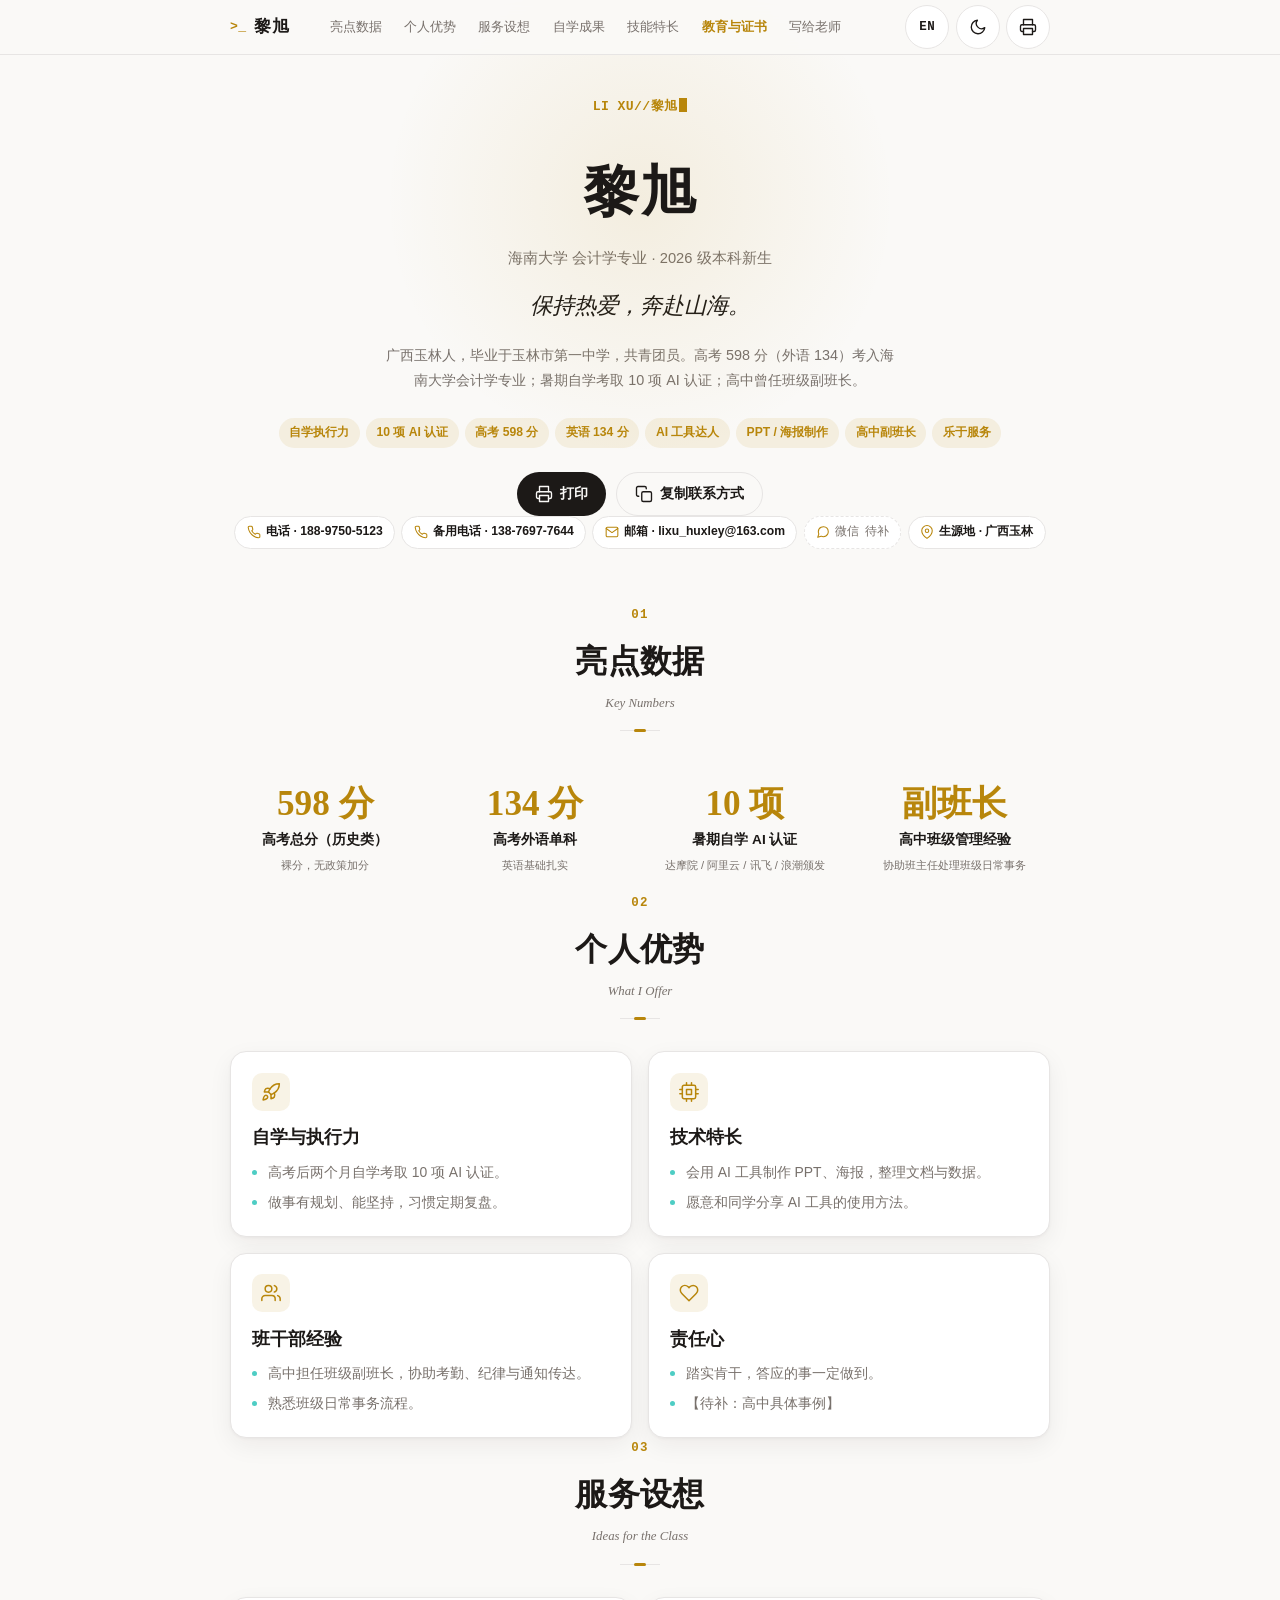
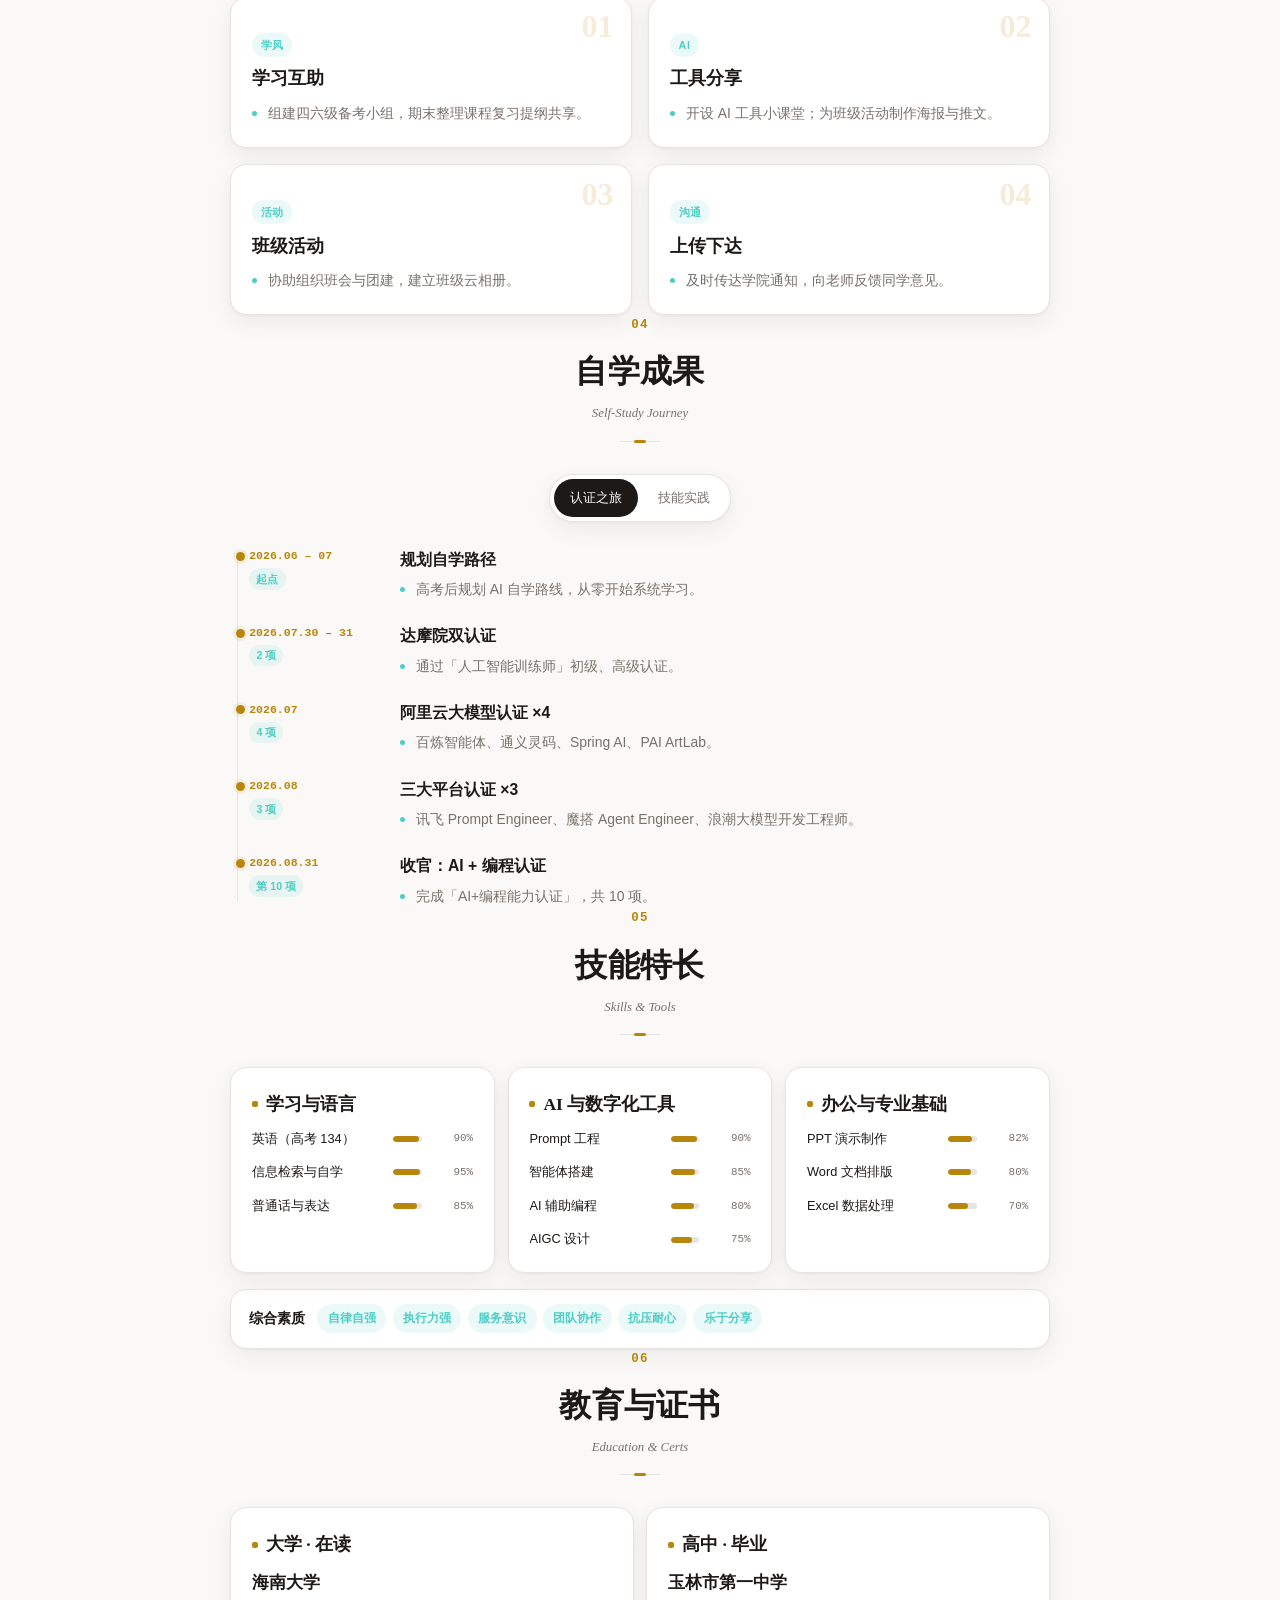
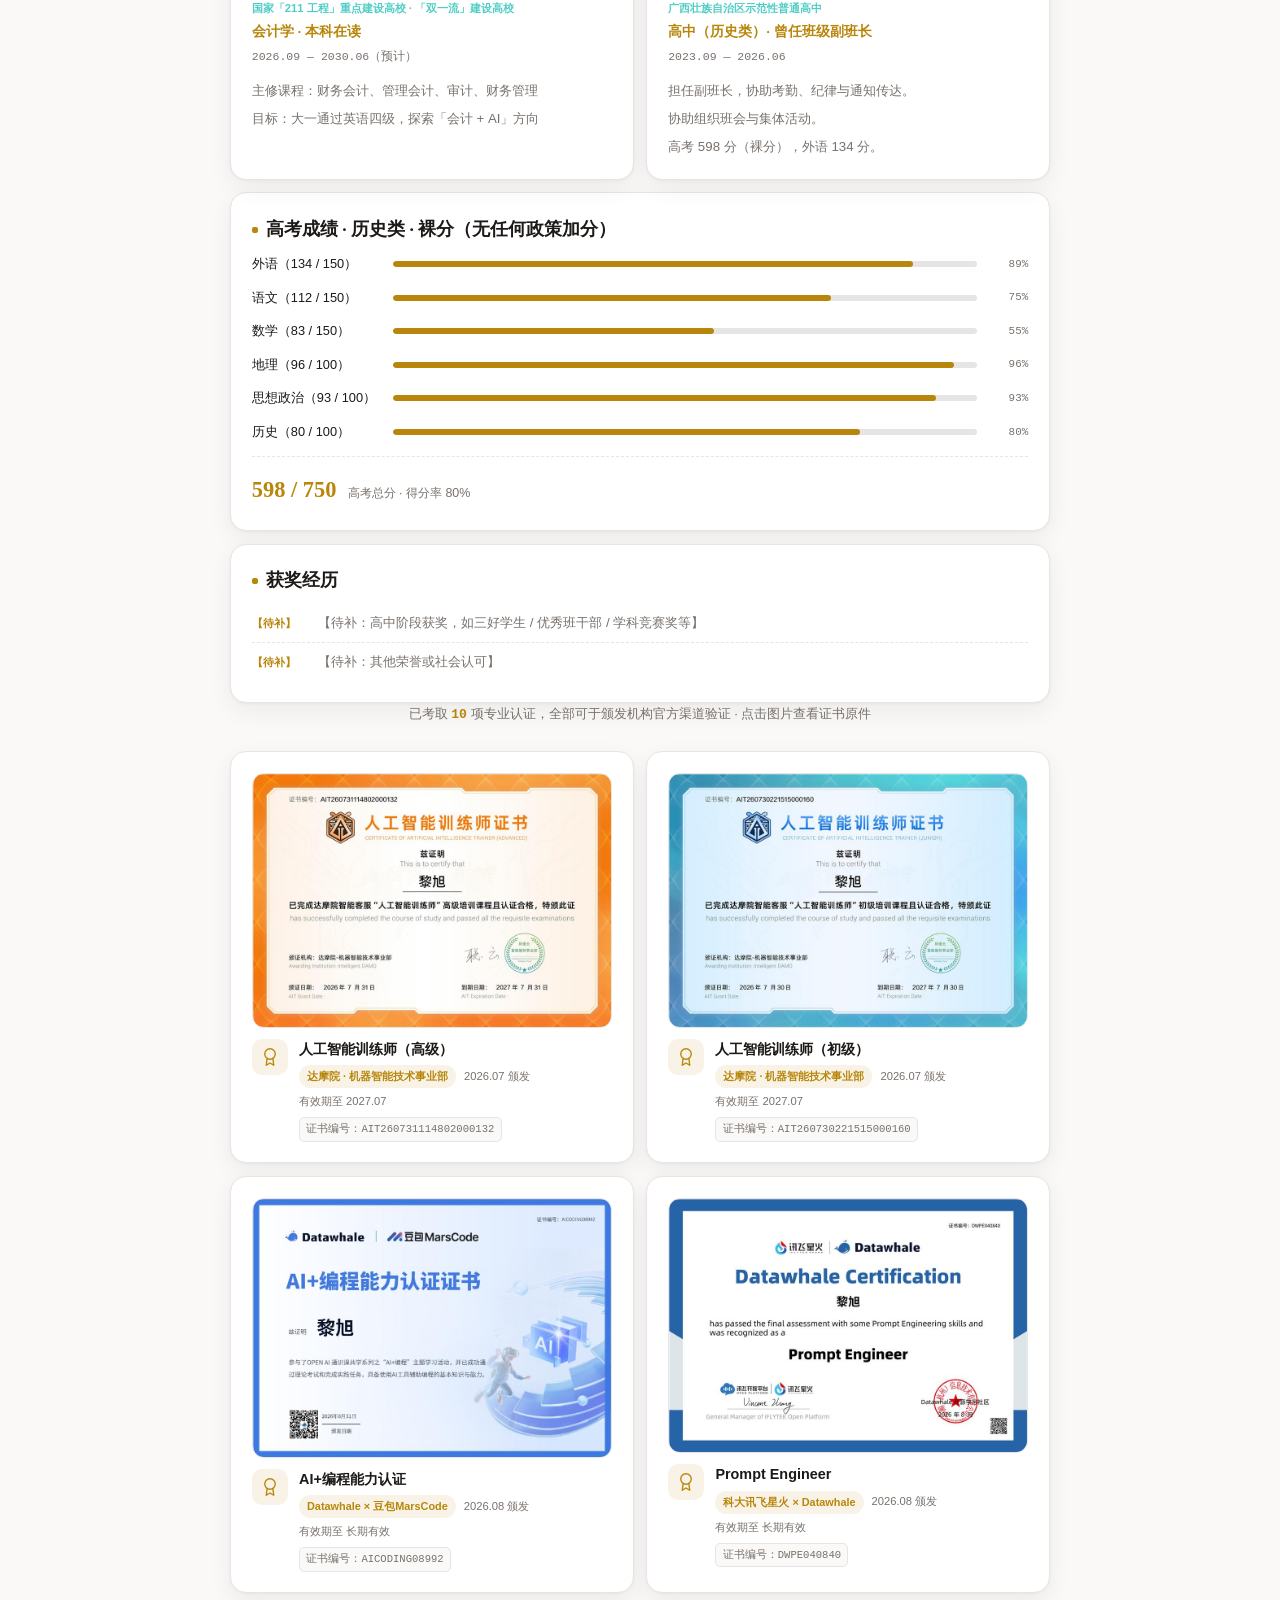
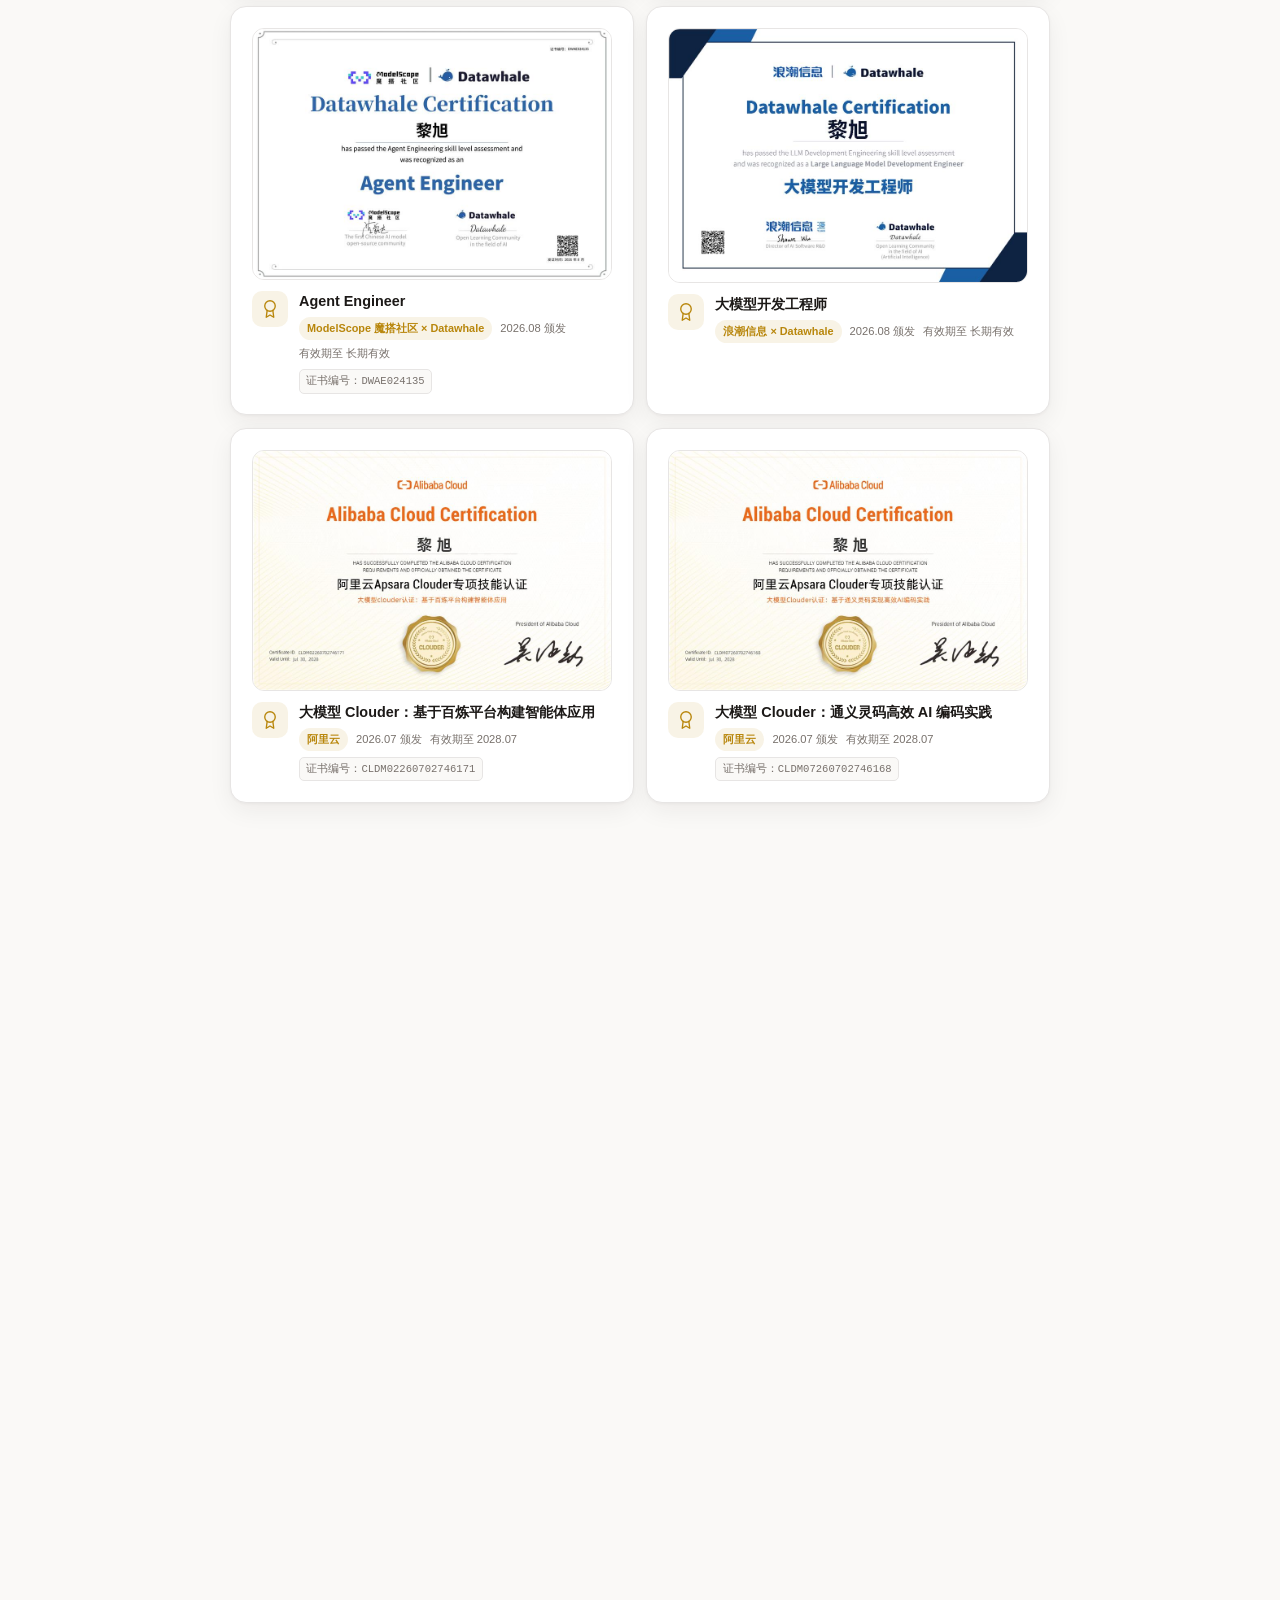
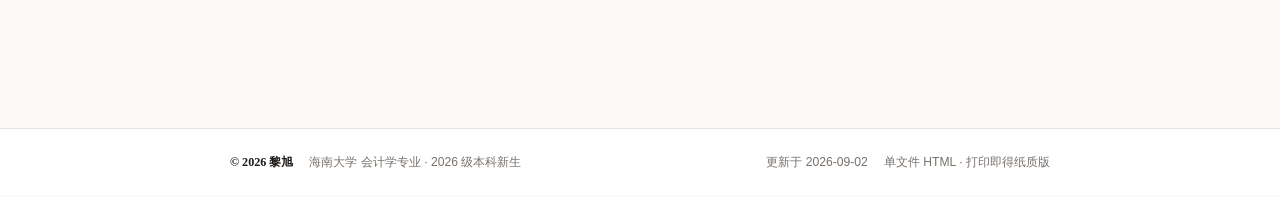
==== index.html @ 7bbe5f35 "Add files via upload" ====
<!DOCTYPE html>
<html lang="zh-CN" data-theme="light">
<head>
<meta charset="UTF-8">
<meta name="viewport" content="width=device-width, initial-scale=1.0, viewport-fit=cover">
<meta name="color-scheme" content="light dark">
<meta name="robots" content="noindex, nofollow">
<meta name="theme-color" content="#faf9f7" media="(prefers-color-scheme: light)">
<meta name="theme-color" content="#1a1a1a" media="(prefers-color-scheme: dark)">
<meta name="description" content="黎旭 LI Xu · 海南大学会计学专业2026级新生 / Freshman, Accounting, Hainan University. 高考598分（英语134），自学考取10项AI认证，高中副班长。">
<title>黎旭 LI Xu · 个人介绍 | 海南大学会计学</title>
<script>
(function(){try{var t=localStorage.getItem('lx-theme2');if(!t){t=window.matchMedia('(prefers-color-scheme: dark)').matches?'dark':'light';}document.documentElement.setAttribute('data-theme',t);}catch(e){}})();
</script>
<style>
/* ============ 设计变量 ============ */
:root{
  --bg:#faf9f7; --bg2:#ffffff; --ink:#1c1917; --muted:#78716c; --rule:#e7e5e4;
  --accent:#b8860b; --accent2:#4ECDC4;
  --accent-soft:rgba(184,134,11,.10); --accent2-soft:rgba(78,205,196,.11);
  --grad:linear-gradient(135deg,var(--accent),var(--accent2));
  --shadow:0 1px 3px rgba(28,25,23,.04),0 8px 24px rgba(28,25,23,.06);
  --shadow-lg:0 6px 14px rgba(28,25,23,.08),0 24px 52px rgba(28,25,23,.12);
  --nav-bg:rgba(250,249,247,.92);
  --serif:Georgia,"Songti SC","STSong","Noto Serif SC","Times New Roman",serif;
  --sans:-apple-system,BlinkMacSystemFont,"Segoe UI","PingFang SC","Microsoft YaHei",sans-serif;
  --mono:ui-monospace,"SF Mono",Consolas,monospace;
  --tap:44px;
}
[data-theme="dark"]{
  --bg:#1a1a1a; --bg2:#292524; --ink:#e7e5e4; --muted:#a8a29e; --rule:#44403c;
  --accent:#d4a017; --accent2:#4ECDC4;
  --accent-soft:rgba(212,160,23,.12); --accent2-soft:rgba(78,205,196,.11);
  --shadow:0 1px 3px rgba(0,0,0,.3),0 8px 24px rgba(0,0,0,.35);
  --shadow-lg:0 6px 14px rgba(0,0,0,.4),0 24px 52px rgba(0,0,0,.5);
  --nav-bg:rgba(26,26,26,.92);
}
*{margin:0;padding:0;box-sizing:border-box}
html{scroll-behavior:smooth;-webkit-text-size-adjust:100%}
body{font-family:var(--sans);background:var(--bg);color:var(--ink);font-size:15px;line-height:1.75;-webkit-font-smoothing:antialiased}
.wrap{max-width:860px;margin:0 auto;padding:0 1.25rem}
a{color:var(--accent);text-decoration:none}
:focus-visible{outline:2px solid var(--accent);outline-offset:2px;border-radius:4px}
button{font-family:inherit;touch-action:manipulation}
.ic{width:18px;height:18px;flex:none;display:inline-block;vertical-align:-3px}

/* ============ 导航 ============ */
.nav{position:fixed;top:0;left:0;right:0;z-index:60;background:var(--nav-bg);backdrop-filter:blur(14px) saturate(1.5);-webkit-backdrop-filter:blur(14px) saturate(1.5);border-bottom:1px solid var(--rule);transition:box-shadow .25s ease}
.nav.scrolled{box-shadow:0 2px 12px rgba(28,25,23,.06)}
.nav-inner{max-width:860px;margin:0 auto;padding:0 1.25rem;height:54px;display:flex;align-items:center;gap:.7rem}
.brand{display:flex;align-items:center;gap:.5rem;color:var(--ink);white-space:nowrap}
.brand-term{font-family:var(--mono);font-size:.82rem;font-weight:700;color:var(--accent);letter-spacing:.02em}
.brand-name{font-family:var(--serif);font-size:1.05rem;font-weight:700;letter-spacing:.02em}
.nav-links-desktop{display:none;gap:.1rem;flex:1;margin-left:1.2rem}
.nav-link{display:inline-flex;align-items:center;min-height:36px;padding:0 .65rem;border-radius:8px;font-size:.84rem;color:var(--muted);font-weight:500;white-space:nowrap;transition:color .18s ease,background .18s ease}
.nav-link:hover{background:var(--accent-soft);color:var(--accent)}
.nav-link.active{color:var(--accent);font-weight:600}
.nav-actions{display:flex;gap:.4rem;margin-left:auto;flex:none}
.icon-btn{min-width:var(--tap);height:var(--tap);border-radius:50%;border:1px solid var(--rule);background:var(--bg2);color:var(--ink);display:flex;align-items:center;justify-content:center;cursor:pointer;transition:color .18s ease,border-color .18s ease,transform .18s ease}
.icon-btn:hover{color:var(--accent);border-color:var(--accent);transform:translateY(-1px)}
.lang-btn{border-radius:22px;padding:0 12px;font-size:.78rem;font-weight:700;letter-spacing:.03em;font-family:var(--mono)}
.nav-strip{max-width:860px;margin:0 auto;padding:0 1.25rem .4rem;overflow-x:auto;-webkit-overflow-scrolling:touch;scrollbar-width:none}
.nav-strip::-webkit-scrollbar{display:none}
.nav-strip .nav-links{display:flex;gap:.15rem;width:max-content}
@media(min-width:760px){.nav-strip{display:none}.nav-links-desktop{display:flex}}

/* ============ Hero ============ */
.hero{position:relative;overflow:hidden;padding:6rem 0 3.5rem;text-align:center}
.hero::before{content:'';position:absolute;top:-100px;left:50%;transform:translateX(-50%);width:600px;height:600px;border-radius:50%;background:radial-gradient(circle,var(--accent-soft) 0%,transparent 60%);pointer-events:none}
.term-intro{position:relative;font-family:var(--mono);font-size:.82rem;color:var(--accent);letter-spacing:.03em;margin-bottom:1.5rem;font-weight:600}
.term-intro .cursor{display:inline-block;width:8px;height:1.1em;background:var(--accent);margin-left:2px;animation:blink 1s step-end infinite;vertical-align:-2px}
@keyframes blink{50%{opacity:0}}
.hero h1{font-family:var(--serif);font-size:clamp(2.4rem,8vw,3.5rem);font-weight:700;letter-spacing:.01em;margin-bottom:.3rem;position:relative}
.hero .role{font-size:.92rem;color:var(--muted);font-weight:500;margin-bottom:1rem}
.hero .tagline{font-family:var(--serif);font-size:clamp(1.1rem,4vw,1.4rem);font-style:italic;color:var(--ink);font-weight:500;max-width:560px;margin:0 auto 1.2rem;line-height:1.6}
.hero .summary{font-size:.9rem;color:var(--muted);max-width:520px;margin:0 auto 1.5rem;line-height:1.8}
.chips{display:flex;flex-wrap:wrap;gap:.4rem;justify-content:center;margin-bottom:1.5rem}
.chip{display:inline-flex;align-items:center;padding:.25rem .65rem;border-radius:999px;background:var(--accent-soft);color:var(--accent);font-size:.76rem;font-weight:600;transition:transform .18s ease}
.chip:hover{transform:translateY(-2px)}
.chip.soft{background:var(--accent2-soft);color:var(--accent2)}
.contact-row{display:flex;flex-wrap:wrap;gap:.4rem;justify-content:center}
.c-chip{display:inline-flex;align-items:center;gap:.35rem;padding:.3rem .7rem;border-radius:999px;background:var(--bg2);border:1px solid var(--rule);font-size:.76rem;color:var(--muted);transition:border-color .18s ease,transform .18s ease}
.c-chip .ic{width:14px;height:14px;color:var(--accent)}
.c-chip b{color:var(--ink);font-weight:600}
.c-chip:hover{border-color:var(--accent);transform:translateY(-2px)}
.c-chip.missing{border-style:dashed}
.c-chip.missing b{color:var(--muted);font-weight:500}
.hero-cta{display:flex;flex-wrap:wrap;gap:.6rem;justify-content:center;margin-top:1.5rem}
.btn{display:inline-flex;align-items:center;justify-content:center;gap:.4rem;min-height:44px;padding:.5rem 1.15rem;border-radius:999px;font-size:.86rem;font-weight:600;border:0;cursor:pointer;transition:transform .2s ease,box-shadow .2s ease,border-color .2s ease,color .2s ease}
.btn-primary{background:var(--ink);color:var(--bg)}
.btn-primary:hover{transform:translateY(-2px);box-shadow:0 6px 20px rgba(28,25,23,.2)}
.btn-ghost{background:transparent;color:var(--ink);border:1px solid var(--rule)}
.btn-ghost:hover{border-color:var(--accent);color:var(--accent);transform:translateY(-2px)}

/* ============ 区块通用 ============ */
.sec{margin:4rem 0;scroll-margin-top:80px}
.sec-head{text-align:center;margin-bottom:2rem}
.sec-num{font-family:var(--mono);font-size:.78rem;font-weight:700;color:var(--accent);letter-spacing:.1em;display:block;margin-bottom:.4rem}
.sec-head h2{font-family:var(--serif);font-size:clamp(1.5rem,5vw,2rem);font-weight:700;letter-spacing:.01em;margin-bottom:.2rem}
.sec-sub{font-size:.8rem;color:var(--muted);font-style:italic;font-family:var(--serif)}
.sec-line{width:40px;height:1px;background:var(--rule);margin:1rem auto 0;position:relative}
.sec-line::after{content:'';position:absolute;left:50%;top:-1px;transform:translateX(-50%);width:12px;height:3px;border-radius:3px;background:var(--accent)}

/* ============ 卡片 ============ */
.card{background:var(--bg2);border:1px solid var(--rule);border-radius:1rem;padding:1.3rem;box-shadow:var(--shadow);transition:transform .22s ease,box-shadow .22s ease}
.card:hover{transform:translateY(-3px);box-shadow:var(--shadow-lg)}

/* ============ 亮点数据 ============ */
.stats{display:grid;grid-template-columns:repeat(2,1fr);gap:.8rem}
.stat{text-align:center;padding:1.2rem .8rem}
.stat-value{font-family:var(--serif);font-size:clamp(1.6rem,6vw,2.2rem);font-weight:700;color:var(--accent);line-height:1.2}
.stat-label{font-size:.85rem;font-weight:600;margin-top:.2rem}
.stat-desc{font-size:.7rem;color:var(--muted);margin-top:.3rem;line-height:1.5}

/* ============ 卡片网格 ============ */
.card-grid{display:grid;grid-template-columns:1fr;gap:.8rem}
.strength-ic{width:38px;height:38px;border-radius:10px;background:var(--accent-soft);color:var(--accent);display:flex;align-items:center;justify-content:center;margin-bottom:.7rem}
.strength-ic .ic{width:20px;height:20px}
.card h3{font-family:var(--serif);font-size:1.1rem;font-weight:700;margin-bottom:.5rem}
.pts{list-style:none;display:flex;flex-direction:column;gap:.4rem}
.pts li{position:relative;padding-left:1rem;font-size:.87rem;color:var(--muted);line-height:1.7}
.pts li::before{content:'';position:absolute;left:0;top:.65em;width:5px;height:5px;border-radius:50%;background:var(--accent2)}
.pts li strong{color:var(--ink);font-weight:600}

/* ============ 设想卡片 ============ */
.plan{position:relative;overflow:hidden;padding-top:2rem}
.plan-num{position:absolute;top:.8rem;right:1.1rem;font-family:var(--serif);font-size:2rem;font-weight:700;color:var(--accent);opacity:.15;line-height:1}
.plan-tag{display:inline-block;padding:.15rem .55rem;border-radius:999px;background:var(--accent2-soft);color:var(--accent2);font-size:.68rem;font-weight:700;letter-spacing:.04em;margin-bottom:.4rem}

/* ============ Tabs ============ */
.tabs{display:flex;gap:.2rem;padding:.25rem;background:var(--bg2);border:1px solid var(--rule);border-radius:999px;box-shadow:var(--shadow);margin-bottom:1.5rem;overflow-x:auto;-webkit-overflow-scrolling:touch;scrollbar-width:none;width:max-content;max-width:100%;margin-left:auto;margin-right:auto}
.tabs::-webkit-scrollbar{display:none}
.tab{border:0;background:transparent;min-height:38px;padding:0 1rem;border-radius:999px;font-size:.84rem;font-weight:500;color:var(--muted);cursor:pointer;white-space:nowrap;transition:color .2s ease,background .2s ease}
.tab:hover{color:var(--ink);background:var(--accent-soft)}
.tab.active{background:var(--ink);color:var(--bg)}
.panel{display:none}
.panel.active{display:block;animation:fadeUp .28s ease}
@keyframes fadeUp{from{opacity:0;transform:translateY(8px)}to{opacity:1;transform:none}}
.panel-title{display:none}

/* ============ 时间线 ============ */
.xp-list{position:relative;display:flex;flex-direction:column;gap:1.3rem;padding-left:1.2rem}
.xp-list::before{content:'';position:absolute;left:7px;top:6px;bottom:6px;width:1px;background:var(--rule)}
.xp{position:relative}
.xp::before{content:'';position:absolute;left:-13px;top:.4rem;width:9px;height:9px;border-radius:50%;background:var(--accent);box-shadow:0 0 0 3px var(--accent-soft)}
.xp-when{display:flex;gap:.5rem;align-items:baseline;flex-wrap:wrap;margin-bottom:.2rem}
.xp-date{font-family:var(--mono);font-size:.72rem;font-weight:700;color:var(--accent)}
.xp-badge{font-size:.66rem;font-weight:600;color:var(--accent2);background:var(--accent2-soft);padding:.1rem .45rem;border-radius:999px}
.xp h3{font-size:.98rem;margin-bottom:.3rem}
.xp .pts{margin-top:.3rem}

/* ============ 技能 ============ */
.skill-grid{display:grid;grid-template-columns:1fr;gap:.8rem}
.skill-title{font-family:var(--serif);font-size:1rem;font-weight:700;margin-bottom:.8rem;display:flex;align-items:center;gap:.5rem}
.skill-title::before{content:'';width:6px;height:6px;border-radius:2px;background:var(--accent)}
.skill-row{display:grid;grid-template-columns:1fr 40px;grid-template-areas:'label label' 'bar level';gap:.3rem .5rem;margin-bottom:.7rem}
.skill-row:last-child{margin-bottom:0}
.skill-label{font-size:.8rem;font-weight:500;grid-area:label}
.bar{height:6px;border-radius:99px;background:var(--rule);overflow:hidden;grid-area:bar}
.bar-fill{height:100%;width:0;border-radius:99px;background:var(--accent);transition:width .9s cubic-bezier(.22,1,.36,1)}
.skill-level{font-family:var(--mono);font-size:.68rem;color:var(--muted);text-align:right;grid-area:level;align-self:center}
.soft-wrap{margin-top:1rem;background:var(--bg2);border:1px solid var(--rule);border-radius:1rem;padding:.9rem 1.1rem;display:flex;align-items:center;gap:.8rem;flex-wrap:wrap;box-shadow:var(--shadow)}
.soft-label{font-family:var(--serif);font-size:.9rem;font-weight:700;flex:none}
.soft-wrap .chips{margin:0;justify-content:flex-start}
.total-line{margin-top:.8rem;padding-top:.8rem;border-top:1px dashed var(--rule);display:flex;align-items:baseline;gap:.7rem;flex-wrap:wrap}
.total-line .tv{font-family:var(--serif);font-size:1.4rem;font-weight:700;color:var(--accent)}
.total-line .tk{font-size:.78rem;color:var(--muted)}

/* ============ 教育 ============ */
.edu-grid{display:grid;grid-template-columns:1fr;gap:.8rem;margin-bottom:.8rem}
.block-title{font-family:var(--serif);font-size:1rem;font-weight:700;margin-bottom:.8rem;display:flex;align-items:center;gap:.5rem}
.block-title::before{content:'';width:6px;height:6px;border-radius:2px;background:var(--accent)}
.edu-school{font-size:1.05rem;font-weight:700;font-family:var(--serif)}
.edu-note{font-size:.7rem;color:var(--accent2);font-weight:600;margin-top:.1rem}
.edu-sub{font-size:.85rem;color:var(--accent);font-weight:600;margin-top:.1rem}
.edu-period{font-family:var(--mono);font-size:.72rem;color:var(--muted);margin-top:.2rem}
.edu-rows{margin-top:.7rem;display:flex;flex-direction:column;gap:.3rem}
.edu-rows div{font-size:.83rem;color:var(--muted)}
.award-item{display:flex;gap:.7rem;align-items:baseline;padding:.45rem 0;border-bottom:1px dashed var(--rule);font-size:.84rem}
.award-item:last-child{border-bottom:0}
.award-item .yr{font-family:var(--mono);font-size:.7rem;color:var(--accent);font-weight:600;flex:none;width:55px}
.award-item .nm{color:var(--muted)}

/* ============ 证书 ============ */
.cert-count{text-align:center;font-size:.82rem;color:var(--muted);margin-bottom:1.5rem}
.cert-count b{color:var(--accent);font-family:var(--mono)}
.cert-grid{display:grid;grid-template-columns:1fr;gap:.8rem}
.cert{display:flex;flex-direction:column;gap:.7rem}
.cert-img{position:relative;display:block;width:100%;padding:0;border:1px solid var(--rule);border-radius:.75rem;overflow:hidden;background:#fff;cursor:zoom-in;margin:0}
.cert-img img{display:block;width:100%;height:auto}
.cert-img::after{content:'';position:absolute;inset:0;background:linear-gradient(180deg,transparent 65%,rgba(20,18,16,.3));opacity:0;transition:opacity .2s ease;pointer-events:none}
.cert-img:hover::after{opacity:1}
.cert-zoom{position:absolute;right:.5rem;bottom:.5rem;z-index:2;display:inline-flex;align-items:center;gap:.25rem;padding:.2rem .55rem;border-radius:999px;background:rgba(255,255,255,.92);color:#1c1917;font-size:.66rem;font-weight:600;opacity:0;transform:translateY(4px);transition:opacity .2s ease,transform .2s ease;pointer-events:none}
.cert-img:hover .cert-zoom{opacity:1;transform:none}
.cert-zoom .ic{width:12px;height:12px}
.cert-row{display:flex;gap:.7rem;align-items:flex-start}
.cert-ic{flex:none;width:36px;height:36px;border-radius:10px;background:var(--accent-soft);color:var(--accent);display:flex;align-items:center;justify-content:center}
.cert-ic .ic{width:18px;height:18px}
.cert-body{min-width:0}
.cert-body h4{font-size:.9rem;font-weight:700;line-height:1.5}
.cert-meta{display:flex;flex-wrap:wrap;gap:.25rem .5rem;align-items:center;margin-top:.3rem;font-size:.7rem;color:var(--muted)}
.chip.issuer{background:var(--accent-soft);color:var(--accent);font-size:.68rem;font-weight:600;padding:.12rem .5rem;border-radius:999px}
.cert-id{display:inline-block;margin-top:.35rem;font-family:var(--mono);font-size:.66rem;color:var(--muted);background:var(--bg);border:1px solid var(--rule);border-radius:5px;padding:.12rem .4rem}

/* ============ 灯箱 ============ */
.lb{position:fixed;inset:0;z-index:90;display:flex;flex-direction:column;align-items:center;justify-content:center;gap:.7rem;padding:3rem 1rem 2rem;background:rgba(10,10,8,.93);backdrop-filter:blur(10px);-webkit-backdrop-filter:blur(10px);opacity:0;pointer-events:none;transition:opacity .22s ease}
.lb.show{opacity:1;pointer-events:auto}
.lb img{max-width:min(100%,960px);max-height:75vh;width:auto;height:auto;border-radius:8px;box-shadow:0 24px 70px rgba(0,0,0,.55);transform:scale(.97);transition:transform .22s ease}
.lb.show img{transform:scale(1)}
.lb-cap{color:rgba(255,255,255,.9);font-size:.82rem;text-align:center;max-width:600px;line-height:1.6}
.lb-hint{color:rgba(255,255,255,.5);font-size:.7rem}
.lb-close{position:absolute;top:calc(.8rem + env(safe-area-inset-top));right:.8rem;width:44px;height:44px;border-radius:50%;border:1px solid rgba(255,255,255,.25);background:rgba(255,255,255,.1);color:#fff;font-size:1.2rem;cursor:pointer;display:flex;align-items:center;justify-content:center;transition:background .2s ease}
.lb-close:hover{background:rgba(255,255,255,.2)}

/* ============ 自荐信 ============ */
.letter{position:relative;background:var(--bg2);border:1px solid var(--rule);border-radius:1rem;padding:2rem 1.6rem 1.8rem;box-shadow:var(--shadow);overflow:hidden}
.letter::before{content:'\201C';position:absolute;top:-8px;left:1rem;font-family:var(--serif);font-size:4rem;color:var(--accent);opacity:.2;line-height:1.2}
.letter .salute{font-weight:700;color:var(--ink);font-size:.98rem}
.letter p{margin-top:.85rem;font-size:.9rem;color:var(--muted);text-align:justify;line-height:1.85}
.letter p strong{color:var(--ink);font-weight:600}
.letter .sign{margin-top:1.4rem;text-align:right;color:var(--ink);font-weight:700;line-height:1.6}
.letter .sign span{display:block;font-size:.76rem;color:var(--muted);font-weight:400;font-family:var(--mono)}

/* ============ 页脚 ============ */
footer{margin-top:4rem;border-top:1px solid var(--rule);background:var(--bg2);padding:1.4rem 0;padding-bottom:calc(1.4rem + env(safe-area-inset-bottom))}
.foot-inner{display:flex;justify-content:space-between;align-items:center;gap:.8rem;flex-wrap:wrap;font-size:.76rem;color:var(--muted)}
.foot-name{font-family:var(--serif);font-weight:700;color:var(--ink)}
.foot-left,.foot-right{display:flex;gap:1rem;flex-wrap:wrap;align-items:center}

/* ============ 返回顶部 & Toast ============ */
.backtop{position:fixed;right:16px;bottom:calc(16px + env(safe-area-inset-bottom));width:44px;height:44px;border-radius:50%;border:0;background:var(--ink);color:var(--bg);cursor:pointer;display:flex;align-items:center;justify-content:center;box-shadow:0 6px 20px rgba(28,25,23,.25);opacity:0;transform:translateY(10px);pointer-events:none;transition:opacity .25s ease,transform .25s ease;z-index:55}
.backtop.show{opacity:1;transform:none;pointer-events:auto}
.backtop:hover{transform:translateY(-3px)}
.toast{position:fixed;left:50%;bottom:calc(28px + env(safe-area-inset-bottom));transform:translateX(-50%) translateY(16px);background:var(--ink);color:var(--bg);padding:.5rem 1.1rem;border-radius:999px;font-size:.8rem;font-weight:600;box-shadow:var(--shadow-lg);opacity:0;pointer-events:none;transition:opacity .28s ease,transform .28s ease;z-index:70;max-width:88vw;text-align:center}
.toast.show{opacity:1;transform:translateX(-50%) translateY(0)}

/* ============ 进场动画 ============ */
.reveal{opacity:0;transform:translateY(16px);transition:opacity .5s ease,transform .5s ease}
.reveal.in{opacity:1;transform:none}
@media(prefers-reduced-motion:reduce){html{scroll-behavior:auto}*,*::before,*::after{animation:none!important;transition:none!important}.reveal{opacity:1;transform:none}}

/* ============ 响应式 ============ */
@media(min-width:640px){
  body{font-size:16px}
  .stats{grid-template-columns:repeat(4,1fr);gap:1rem}
  .card-grid{grid-template-columns:repeat(2,1fr);gap:1rem}
  .cert-grid{grid-template-columns:repeat(2,1fr)}
  .skill-grid{grid-template-columns:repeat(3,1fr)}
  .edu-grid{grid-template-columns:repeat(2,1fr)}
}
@media(min-width:760px){
  .xp{display:grid;grid-template-columns:130px 1fr;gap:1.3rem}
  .xp-when{flex-direction:column;gap:.1rem;padding-top:.05rem}
  .skill-row{grid-template-columns:130px 1fr 40px;grid-template-areas:'label bar level';gap:.7rem;align-items:center}
}
@media(min-width:880px){
  .stats{gap:1.2rem}
}

/* ============ 打印 ============ */
@media print{
  @page{margin:12mm}
  :root,[data-theme="dark"]{--bg:#fff;--bg2:#fff;--ink:#111;--muted:#555;--rule:#ddd;--accent:#b8860b;--accent2:#4ECDC4;--shadow:none;--shadow-lg:none;--nav-bg:#fff}
  body{background:#fff;font-size:12px}
  .nav,.backtop,.toast,.hero-cta,.tabs,.nav-strip,.lb{display:none!important}
  .hero{padding:0 0 1.2rem;text-align:left;border-bottom:1.5px solid var(--ink)}
  .hero::before{display:none}
  .hero h1{font-size:2rem}
  .hero .tagline,.hero .summary{margin-left:0;margin-right:0;max-width:100%}
  .chips,.contact-row{justify-content:flex-start}
  .stat-value{color:var(--accent)}
  [role=tabpanel]{display:block!important}
  .reveal{opacity:1!important;transform:none!important}
  .sec{margin:1.5rem 0;page-break-inside:avoid}
  .card,.stat,.xp,.cert,.letter{box-shadow:none;break-inside:avoid;page-break-inside:avoid}
  .cert-zoom{display:none}
  .cert-img{cursor:default}
  .cert-img,.cert-img img{page-break-inside:avoid;break-inside:avoid}
  .cert-grid{grid-template-columns:1fr 1fr;gap:6mm}
  .letter{border:1.5px solid var(--ink)}
  a{color:inherit}
}
</style>
</head>
<body>

<nav class="nav" id="nav" aria-label="navigation">
  <div class="nav-inner">
    <a class="brand" href="#top">
      <span class="brand-term">&gt;_</span>
      <span class="brand-name" id="brandName"></span>
    </a>
    <div class="nav-links-desktop" id="navLinksDesktop"></div>
    <div class="nav-actions">
      <button class="icon-btn lang-btn" id="langBtn"></button>
      <button class="icon-btn" id="themeBtn" aria-label="toggle theme"></button>
      <button class="icon-btn" id="printBtn" aria-label="print"></button>
    </div>
  </div>
  <div class="nav-strip"><div class="nav-links" id="navLinksMobile"></div></div>
</nav>

<header class="hero" id="top">
  <div class="wrap">
    <p class="term-intro" id="termIntro"></p>
    <h1 id="heroName"></h1>
    <p class="role" id="heroRole"></p>
    <p class="tagline" id="heroTagline"></p>
    <p class="summary" id="heroSummary"></p>
    <div class="chips" id="heroKeywords"></div>
    <div class="hero-cta">
      <button class="btn btn-primary" id="heroPrint"></button>
      <button class="btn btn-ghost" id="copyBtn"></button>
    </div>
    <div class="contact-row" id="contactRow"></div>
  </div>
</header>

<main class="wrap">
  <section id="highlights" aria-label="highlights"></section>
  <section id="strengths" aria-label="strengths"></section>
  <section id="plans" aria-label="plans"></section>
  <section id="journey" aria-label="journey"></section>
  <section id="skills" aria-label="skills"></section>
  <section id="education" aria-label="education"></section>
  <section id="letter" aria-label="letter"></section>
</main>

<footer id="footer"></footer>
<button class="backtop" id="backTop" aria-label="back to top"></button>
<div class="toast" id="toast" role="status" aria-live="polite"></div>
<div class="lb" id="lightbox" role="dialog" aria-modal="true" aria-label="certificate preview">
  <button class="lb-close" id="lbClose" type="button" aria-label="close">×</button>
  <img id="lbImg" alt="">
  <p class="lb-cap" id="lbCap"></p>
  <p class="lb-hint" id="lbHint"></p>
</div>

<script>window.CERT_IMGS=["[data-uri]","[data-uri]","[data-uri]","[data-uri]","[data-uri]","[data-uri]","[data-uri]","[data-uri]","[data-uri]","[data-uri]"];</script>
<script>
(function(){
'use strict';
var $=function(s,p){return (p||document).querySelector(s);};
function el(t,c,h){var e=document.createElement(t);if(c){e.className=c;}if(h!=null){e.innerHTML=h;}return e;}
function icon(name){return '<svg class="ic" viewBox="0 0 24 24" fill="none" stroke="currentColor" stroke-width="1.8" stroke-linecap="round" stroke-linejoin="round" aria-hidden="true">'+(ICONS[name]||'')+'</svg>';}
var ICONS={
  mail:'<path d="M4 4h16c1.1 0 2 .9 2 2v12c0 1.1-.9 2-2 2H4c-1.1 0-2-.9-2-2V6c0-1.1.9-2 2-2z"/><polyline points="22,6 12,13 2,6"/>',
  phone:'<path d="M22 16.92v3a2 2 0 0 1-2.18 2 19.79 19.79 0 0 1-8.63-3.07 19.5 19.5 0 0 1-6-6 19.79 19.79 0 0 1-3.07-8.67A2 2 0 0 1 4.11 2h3a2 2 0 0 1 2 1.72 12.84 12.84 0 0 0 .7 2.81 2 2 0 0 1-.45 2.11L8.09 9.91a16 16 0 0 0 6 6l1.27-1.27a2 2 0 0 1 2.11-.45 12.84 12.84 0 0 0 2.81.7A2 2 0 0 1 22 16.92z"/>',
  chat:'<path d="M21 11.5a8.38 8.38 0 0 1-.9 3.8 8.5 8.5 0 0 1-7.6 4.7 8.38 8.38 0 0 1-3.8-.9L3 21l1.9-5.7a8.38 8.38 0 0 1-.9-3.8 8.5 8.5 0 0 1 4.7-7.6 8.38 8.38 0 0 1 3.8-.9h.5a8.48 8.48 0 0 1 8 8v.5z"/>',
  pin:'<path d="M21 10c0 7-9 13-9 13s-9-6-9-13a9 9 0 0 1 18 0z"/><circle cx="12" cy="10" r="3"/>',
  home:'<path d="M3 9l9-7 9 7v11a2 2 0 0 1-2 2H5a2 2 0 0 1-2-2z"/><polyline points="9,22 9,12 15,12 15,22"/>',
  print:'<polyline points="6,9 6,2 18,2 18,9"/><path d="M6 18H4a2 2 0 0 1-2-2v-5a2 2 0 0 1 2-2h16a2 2 0 0 1 2 2v5a2 2 0 0 1-2 2h-2"/><rect x="6" y="14" width="12" height="8"/>',
  moon:'<path d="M21 12.8A9 9 0 1 1 11.2 3a7 7 0 0 0 9.8 9.8z"/>',
  sun:'<circle cx="12" cy="12" r="5"/><line x1="12" y1="1" x2="12" y2="3"/><line x1="12" y1="21" x2="12" y2="23"/><line x1="4.22" y1="4.22" x2="5.64" y2="5.64"/><line x1="18.36" y1="18.36" x2="19.78" y2="19.78"/><line x1="1" y1="12" x2="3" y2="12"/><line x1="21" y1="12" x2="23" y2="12"/><line x1="4.22" y1="19.78" x2="5.64" y2="18.36"/><line x1="18.36" y1="5.64" x2="19.78" y2="4.22"/>',
  up:'<polyline points="18,15 12,9 6,15"/>',
  award:'<circle cx="12" cy="8" r="7"/><polyline points="8.21 13.89 7 23 12 20 17 23 15.79 13.88"/>',
  copy:'<rect x="9" y="9" width="13" height="13" rx="2"/><path d="M5 15H4a2 2 0 0 1-2-2V4a2 2 0 0 1 2-2h9a2 2 0 0 1 2 2v1"/>',
  zoom:'<circle cx="11" cy="11" r="7"/><line x1="21" y1="21" x2="16.65" y2="16.65"/><line x1="11" y1="8" x2="11" y2="14"/><line x1="8" y1="11" x2="14" y2="11"/>',
  rocket:'<path d="M4.5 16.5c-1.5 1.26-2 5-2 5s3.74-.5 5-2c.71-.84.7-2.13-.09-2.91a2.18 2.18 0 0 0-2.91-.09z"/><path d="M12 15l-3-3a22 22 0 0 1 2-3.95A12.88 12.88 0 0 1 22 2c0 2.72-.78 7.5-6 11a22.35 22.35 0 0 1-4 2z"/><path d="M9 12H4s.55-3.03 2-4c1.62-1.08 5 0 5 0"/><path d="M12 15v5s3.03-.55 4-2c1.08-1.62 0-5 0-5"/>',
  cpu:'<rect x="4" y="4" width="16" height="16" rx="2"/><rect x="9" y="9" width="6" height="6"/><line x1="9" y1="1" x2="9" y2="4"/><line x1="15" y1="1" x2="15" y2="4"/><line x1="9" y1="20" x2="9" y2="23"/><line x1="15" y1="20" x2="15" y2="23"/><line x1="20" y1="9" x2="23" y2="9"/><line x1="20" y1="14" x2="23" y2="14"/><line x1="1" y1="9" x2="4" y2="9"/><line x1="1" y1="14" x2="4" y2="14"/>',
  users:'<path d="M17 21v-2a4 4 0 0 0-4-4H5a4 4 0 0 0-4 4v2"/><circle cx="9" cy="7" r="4"/><path d="M23 21v-2a4 4 0 0 0-3-3.87"/><path d="M16 3.13a4 4 0 0 1 0 7.75"/>',
  heart:'<path d="M20.84 4.61a5.5 5.5 0 0 0-7.78 0L12 5.67l-1.06-1.06a5.5 5.5 0 0 0-7.78 7.78l1.06 1.06L12 21.23l7.78-7.78 1.06-1.06a5.5 5.5 0 0 0 0-7.78z"/>',
  code:'<polyline points="16,18 22,12 16,6"/><polyline points="8,6 2,12 8,18"/>',
  image:'<rect x="3" y="3" width="18" height="18" rx="2"/><circle cx="8.5" cy="8.5" r="1.5"/><polyline points="21,15 16,10 5,21"/>'
};

/* ============ 双语数据 ============ */
var DATA={zh:{meta:{name:'黎旭',role:'海南大学 会计学专业 · 2026 级本科新生',tagline:'保持热爱，奔赴山海。',summary:'广西玉林人，毕业于玉林市第一中学，共青团员。高考 598 分（外语 134）考入海南大学会计学专业；暑期自学考取 10 项 AI 认证；高中曾任班级副班长。',origin:'广西玉林',politics:'共青团员',updatedAt:'2026-09-02',year:'2026'},contact:{phone:'188-9750-5123',phone2:'138-7697-7644',email:{local:'lixu_huxley',domain:'163.com'},wechat:null,dorm:null},keywords:['自学执行力','10 项 AI 认证','高考 598 分','英语 134 分','AI 工具达人','PPT / 海报制作','高中副班长','乐于服务'],stats:[{value:'598 分',label:'高考总分（历史类）',desc:'裸分，无政策加分'},{value:'134 分',label:'高考外语单科',desc:'英语基础扎实'},{value:'10 项',label:'暑期自学 AI 认证',desc:'达摩院 / 阿里云 / 讯飞 / 浪潮颁发'},{value:'副班长',label:'高中班级管理经验',desc:'协助班主任处理班级日常事务'}],strengths:[{icon:'rocket',title:'自学与执行力',points:['高考后两个月自学考取 10 项 AI 认证。','做事有规划、能坚持，习惯定期复盘。']},{icon:'cpu',title:'技术特长',points:['会用 AI 工具制作 PPT、海报，整理文档与数据。','愿意和同学分享 AI 工具的使用方法。']},{icon:'users',title:'班干部经验',points:['高中担任班级副班长，协助考勤、纪律与通知传达。','熟悉班级日常事务流程。']},{icon:'heart',title:'责任心',points:['踏实肯干，答应的事一定做到。','【待补：高中具体事例】']}],plans:[{tag:'学风',title:'学习互助',points:['组建四六级备考小组，期末整理课程复习提纲共享。']},{tag:'AI',title:'工具分享',points:['开设 AI 工具小课堂；为班级活动制作海报与推文。']},{tag:'活动',title:'班级活动',points:['协助组织班会与团建，建立班级云相册。']},{tag:'沟通',title:'上传下达',points:['及时传达学院通知，向老师反馈同学意见。']}],journey:[{id:'certs',label:'认证之旅',type:'timeline',items:[{date:'2026.06 – 07',title:'规划自学路径',badge:'起点',points:['高考后规划 AI 自学路线，从零开始系统学习。']},{date:'2026.07.30 – 31',title:'达摩院双认证',badge:'2 项',points:['通过「人工智能训练师」初级、高级认证。']},{date:'2026.07',title:'阿里云大模型认证 ×4',badge:'4 项',points:['百炼智能体、通义灵码、Spring AI、PAI ArtLab。']},{date:'2026.08',title:'三大平台认证 ×3',badge:'3 项',points:['讯飞 Prompt Engineer、魔搭 Agent Engineer、浪潮大模型开发工程师。']},{date:'2026.08.31',title:'收官：AI + 编程认证',badge:'第 10 项',points:['完成「AI+编程能力认证」，共 10 项。']}]},{id:'practice',label:'技能实践',type:'cards',items:[{icon:'chat',title:'Prompt 工程实践',points:['积累覆盖写作、PPT、英语等场景的提示词模板。']},{icon:'cpu',title:'智能体搭建',points:['在百炼、魔搭完成智能体 Demo 搭建。']},{icon:'code',title:'AI 辅助编程',points:['用通义灵码、MarsCode 完成编程练习。']},{icon:'image',title:'AIGC 设计',points:['用 PAI ArtLab 练习海报与图像生成。']}]}],skills:{groups:[{name:'学习与语言',items:[{label:'英语（高考 134）',level:90},{label:'信息检索与自学',level:95},{label:'普通话与表达',level:85}]},{name:'AI 与数字化工具',items:[{label:'Prompt 工程',level:90},{label:'智能体搭建',level:85},{label:'AI 辅助编程',level:80},{label:'AIGC 设计',level:75}]},{name:'办公与专业基础',items:[{label:'PPT 演示制作',level:82},{label:'Word 文档排版',level:80},{label:'Excel 数据处理',level:70}]}],soft:['自律自强','执行力强','服务意识','团队协作','抗压耐心','乐于分享']},education:{univ:{school:'海南大学',note:'国家「211 工程」重点建设高校 · 「双一流」建设高校',major:'会计学 · 本科在读',period:'2026.09 — 2030.06（预计）',details:['主修课程：财务会计、管理会计、审计、财务管理','目标：大一通过英语四级，探索「会计 + AI」方向']},high:{school:'玉林市第一中学',note:'广西壮族自治区示范性普通高中',major:'高中（历史类）· 曾任班级副班长',period:'2023.09 — 2026.06',details:['担任副班长，协助考勤、纪律与通知传达。','协助组织班会与集体活动。','高考 598 分（裸分），外语 134 分。']}},gaokao:{total:'598 / 750',note:'历史类 · 裸分（无任何政策加分）',rate:'得分率 80%',subjects:[{name:'外语',score:134,max:150},{name:'语文',score:112,max:150},{name:'数学',score:83,max:150},{name:'地理',score:96,max:100},{name:'思想政治',score:93,max:100},{name:'历史',score:80,max:100}]},awards:[{name:'【待补：高中阶段获奖，如三好学生 / 优秀班干部 / 学科竞赛奖等】',year:'【待补】'},{name:'【待补：其他荣誉或社会认可】',year:'【待补】'}],certificates:[{name:'人工智能训练师（高级）',issuer:'达摩院 · 机器智能技术事业部',date:'2026.07',valid:'2027.07',id:'AIT260731114802000132'},{name:'人工智能训练师（初级）',issuer:'达摩院 · 机器智能技术事业部',date:'2026.07',valid:'2027.07',id:'AIT260730221515000160'},{name:'AI+编程能力认证',issuer:'Datawhale × 豆包MarsCode',date:'2026.08',valid:'长期有效',id:'AICODING08992'},{name:'Prompt Engineer',issuer:'科大讯飞星火 × Datawhale',date:'2026.08',valid:'长期有效',id:'DWPE040840'},{name:'Agent Engineer',issuer:'ModelScope 魔搭社区 × Datawhale',date:'2026.08',valid:'长期有效',id:'DWAE024135'},{name:'大模型开发工程师',issuer:'浪潮信息 × Datawhale',date:'2026.08',valid:'长期有效',id:null},{name:'大模型 Clouder：基于百炼平台构建智能体应用',issuer:'阿里云',date:'2026.07',valid:'2028.07',id:'CLDM02260702746171'},{name:'大模型 Clouder：通义灵码高效 AI 编码实践',issuer:'阿里云',date:'2026.07',valid:'2028.07',id:'CLDM07260702746168'},{name:'大模型 Clouder：Spring AI 应用开发',issuer:'阿里云',date:'2026.08',valid:'2028.07',id:'CLDM09260802747130'},{name:'Apsara Clouder：基于 PAI ArtLab 的 AIGC 设计基础',issuer:'阿里云',date:'2026.07',valid:'2028.07',id:'CLDM05260702746174'}],letter:{salute:'尊敬的辅导员老师：',paras:['您好！我是 2026 级会计学专业新生<strong>黎旭</strong>，来自广西玉林，高中曾任班级副班长。','高考后的暑假，我自学人工智能并考取了 10 项认证，也养成了有规划、能坚持的做事习惯。','如果班级需要帮忙——整理资料、制作海报、传达通知——我随时可以搭把手。谢谢老师！'],sign:'黎旭',signSub:'2026 年 9 月 · 于海南大学'}},en:{meta:{name:'LI Xu',role:'Freshman, Class of 2030 · Accounting, Hainan University',tagline:'Stay passionate, chase the mountains and seas.',summary:'From Yulin, Guangxi; graduated from Yulin No.1 High School; CYL member. Admitted to Accounting at Hainan University with Gaokao 598 (English 134). Earned 10 AI certifications through summer self-study; served as deputy class monitor in high school.',origin:'Yulin, Guangxi',politics:'CYL Member',updatedAt:'2026-09-02',year:'2026'},contact:{phone:'188-9750-5123',phone2:'138-7697-7644',email:{local:'lixu_huxley',domain:'163.com'},wechat:null,dorm:null},keywords:['Self-driven','10 AI Certifications','Gaokao 598/750','English 134/150','AI Power User','PPT & Posters','Deputy Monitor','Service-minded'],stats:[{value:'598',label:'Gaokao Total / 750 (Humanities)',desc:'Raw score, no bonus points'},{value:'134',label:'Gaokao English / 150',desc:'Solid English foundation'},{value:'10',label:'AI Certifications',desc:'DAMO, Alibaba Cloud, iFLYTEK, Inspur'},{value:'3 yrs',label:'Deputy Class Monitor',desc:'Attendance, discipline and notices'}],strengths:[{icon:'rocket',title:'Self-Learning & Execution',points:['Earned 10 AI certifications in two months of self-study.','Plan well, persist, and review regularly.']},{icon:'cpu',title:'Tech Skills',points:['Use AI tools for slides, posters, documents and data.','Happy to share AI tool tips with classmates.']},{icon:'users',title:'Class Leadership',points:['Served as deputy monitor: attendance, discipline and notices.','Familiar with daily class affairs.']},{icon:'heart',title:'Responsibility',points:['Dependable: I deliver what I promise.','[TBD: specific examples from high school]']}],plans:[{tag:'Study',title:'Study Groups',points:['CET-4/6 study groups; shared review outlines each term.']},{tag:'AI',title:'Tool Sharing',points:['AI tool workshops; posters and posts for class activities.']},{tag:'Events',title:'Class Activities',points:['Help organize class meetings and outings; class cloud album.']},{tag:'Bridge',title:'Communication',points:['Relay notices promptly; bring classmates\' feedback to teachers.']}],journey:[{id:'certs',label:'Timeline',type:'timeline',items:[{date:'2026.06 – 07',title:'Path Planning',badge:'Start',points:['Planned an AI self-study route right after Gaokao.']},{date:'2026.07.30 – 31',title:'DAMO Dual Certification',badge:'2 certs',points:['Passed AI Trainer Junior and Senior.']},{date:'2026.07',title:'Alibaba Cloud ×4',badge:'4 certs',points:['Bailian agents, Tongyi Lingma, Spring AI, PAI ArtLab.']},{date:'2026.08',title:'Three Platforms ×3',badge:'3 certs',points:['iFLYTEK Prompt Engineer, ModelScope Agent Engineer, Inspur LLM Engineer.']},{date:'2026.08.31',title:'Final: AI + Coding',badge:'No. 10',points:['AI+Coding certification — 10 in total.']}]},{id:'practice',label:'Practice',type:'cards',items:[{icon:'chat',title:'Prompt Engineering',points:['Built a prompt-template library for writing, slides and English.']},{icon:'cpu',title:'Agent Building',points:['Built agent demos on Bailian and ModelScope.']},{icon:'code',title:'AI-Assisted Coding',points:['Coding practice with Tongyi Lingma and MarsCode.']},{icon:'image',title:'AIGC Design',points:['Poster and image generation with PAI ArtLab.']}]}],skills:{groups:[{name:'Learning & Languages',items:[{label:'English (Gaokao 134)',level:90},{label:'Self-study & Research',level:95},{label:'Mandarin & Presentation',level:85}]},{name:'AI & Digital Tools',items:[{label:'Prompt Engineering',level:90},{label:'Agent Building',level:85},{label:'AI-Assisted Coding',level:80},{label:'AIGC Design',level:75}]},{name:'Office & Basics',items:[{label:'PPT Presentations',level:82},{label:'Word Documents',level:80},{label:'Excel Data Handling',level:70}]}],soft:['Self-disciplined','Strong execution','Service mindset','Teamwork','Patient under pressure','Glad to share']},education:{univ:{school:'Hainan University',note:'Project 211 · Double First-Class university',major:'Accounting · Undergraduate',period:'2026.09 — 2030.06 (expected)',details:['Core courses: financial & management accounting, auditing, financial management','Goal: pass CET-4 in year one, explore Accounting + AI']},high:{school:'Yulin No.1 High School',note:'Demonstration high school, Guangxi',major:'High school (Humanities) · Deputy class monitor',period:'2023.09 — 2026.06',details:['Deputy monitor: attendance, discipline and notices.','Helped organize class meetings and events.','Gaokao 598 (raw score); English 134.']}},gaokao:{total:'598 / 750',note:'Humanities · raw score (no bonus points)',rate:'80% of full marks',subjects:[{name:'English',score:134,max:150},{name:'Chinese',score:112,max:150},{name:'Math',score:83,max:150},{name:'Geography',score:96,max:100},{name:'Politics',score:93,max:100},{name:'History',score:80,max:100}]},awards:[{name:'[TBD: high-school honors — merit student, outstanding cadre, subject awards]',year:'TBD'},{name:'[TBD: other recognitions or community acknowledgment]',year:'TBD'}],certificates:[{name:'AI Trainer (Advanced)',issuer:'DAMO Academy · Machine Intelligence',date:'2026.07',valid:'to 2027.07',id:'AIT260731114802000132'},{name:'AI Trainer (Junior)',issuer:'DAMO Academy · Machine Intelligence',date:'2026.07',valid:'to 2027.07',id:'AIT260730221515000160'},{name:'AI + Coding Certification',issuer:'Datawhale x MarsCode (ByteDance)',date:'2026.08',valid:'no expiry',id:'AICODING08992'},{name:'Prompt Engineer',issuer:'iFLYTEK Spark x Datawhale',date:'2026.08',valid:'no expiry',id:'DWPE040840'},{name:'Agent Engineer',issuer:'ModelScope x Datawhale',date:'2026.08',valid:'no expiry',id:'DWAE024135'},{name:'LLM Development Engineer',issuer:'Inspur Information x Datawhale',date:'2026.08',valid:'no expiry',id:null},{name:'LLM Clouder: Agent Apps on Bailian Platform',issuer:'Alibaba Cloud',date:'2026.07',valid:'to 2028.07',id:'CLDM02260702746171'},{name:'LLM Clouder: AI Coding with Tongyi Lingma',issuer:'Alibaba Cloud',date:'2026.07',valid:'to 2028.07',id:'CLDM07260702746168'},{name:'LLM Clouder: Spring AI Application Development',issuer:'Alibaba Cloud',date:'2026.08',valid:'to 2028.07',id:'CLDM09260802747130'},{name:'Clouder: AIGC Design with PAI ArtLab',issuer:'Alibaba Cloud',date:'2026.07',valid:'to 2028.07',id:'CLDM05260702746174'}],letter:{salute:'Dear Counselor,',paras:['Hello! I am <strong>LI Xu</strong>, a 2026 freshman in Accounting, from Yulin, Guangxi. I served as deputy class monitor in high school.','Over the summer I taught myself AI and earned 10 certifications — a habit of planning and persistence.','Whenever the class needs a hand — materials, posters, notices — I am happy to help. Thank you!'],sign:'LI Xu',signSub:'September 2026 · Hainan University'}}};

var UI={
  zh:{sections:[{id:'highlights',num:'01',title:'亮点数据',sub:'Key Numbers'},{id:'strengths',num:'02',title:'个人优势',sub:'What I Offer'},{id:'plans',num:'03',title:'服务设想',sub:'Ideas for the Class'},{id:'journey',num:'04',title:'自学成果',sub:'Self-Study Journey'},{id:'skills',num:'05',title:'技能特长',sub:'Skills & Tools'},{id:'education',num:'06',title:'教育与证书',sub:'Education & Certs'},{id:'letter',num:'07',title:'写给老师',sub:'A Letter to You'}],termPrefix:'LI XU//黎旭',print:'打印',copy:'复制联系方式',copied:'联系方式已复制',copyFail:'复制失败，请手动记录',tbd:'待补',viewCert:'查看原图',lbHint:'点击空白处或按 Esc 关闭',labels:{phone:'电话',phone2:'备用电话',wechat:'微信',email:'邮箱',dorm:'宿舍',origin:'生源地',politics:'政治面貌',gaokao:'高考总分',certs:'专业认证',updated:'更新日期'},certCount:'已考取 <b>10</b> 项专业认证，全部可于颁发机构官方渠道验证 · 点击图片查看证书原件',certIdLabel:'证书编号：',eduTitles:{univ:'大学 · 在读',high:'高中 · 毕业'},awardTitle:'获奖经历',gaokaoTitle:'高考成绩 · 历史类 · 裸分（无任何政策加分）',totalLabel:'高考总分 · 得分率 80%',softLabel:'综合素质',footerNote:'单文件 HTML · 打印即得纸质版',updatedOn:'更新于',langBtnLabel:'EN',langSwitchTo:'English'},
  en:{sections:[{id:'highlights',num:'01',title:'Highlights',sub:'Key Numbers'},{id:'strengths',num:'02',title:'Strengths',sub:'What I Offer'},{id:'plans',num:'03',title:'Ideas for the Class',sub:'If Given the Chance'},{id:'journey',num:'04',title:'Self-Study',sub:'Two Months · 10 Certifications'},{id:'skills',num:'05',title:'Skills',sub:'Learning · AI · Office'},{id:'education',num:'06',title:'Education & Certs',sub:'Hainan U · Yulin No.1 HS'},{id:'letter',num:'07',title:'A Letter to You',sub:'A Short Note'}],termPrefix:'LI XU//黎旭',print:'Print',copy:'Copy Contact',copied:'Contact copied',copyFail:'Copy failed — please note it down',tbd:'TBD',viewCert:'View original',lbHint:'Click the backdrop or press Esc to close',labels:{phone:'Mobile',phone2:'Alt. Phone',wechat:'WeChat',email:'Email',dorm:'Dorm',origin:'From',politics:'Status',gaokao:'Gaokao',certs:'Certifications',updated:'Updated'},certCount:'<b>10</b> professional certifications, all verifiable via the issuing institutions · tap a certificate to view the original',certIdLabel:'Cert ID: ',eduTitles:{univ:'University · Current',high:'High School · Graduated'},awardTitle:'Honors & Awards',gaokaoTitle:'Gaokao Scores · Humanities · raw score (no bonus points)',totalLabel:'Gaokao total · 80% of full marks',softLabel:'Soft Skills',footerNote:'Single-file HTML · print for a paper copy',updatedOn:'Updated',langBtnLabel:'中',langSwitchTo:'中文'}
};

var LANG='zh';
try{LANG=localStorage.getItem('lx-lang')||'zh';}catch(e){}
if(!DATA[LANG]){LANG='zh';}

/* ============ 渲染 ============ */
function secHead(s){
  var h=el('header','sec-head reveal');
  h.appendChild(el('span','sec-num',s.num));
  h.appendChild(el('h2','',s.title));
  h.appendChild(el('p','sec-sub',s.sub));
  h.appendChild(el('div','sec-line'));
  return h;
}

function buildTabbed(sec,groups){
  var tabsEl=el('div','tabs');
  tabsEl.setAttribute('role','tablist');
  tabsEl.setAttribute('aria-label',sec.getAttribute('aria-label')||'content');
  var panels=[];
  groups.forEach(function(g,i){
    var tab=el('button','tab'+(i===0?' active':''),g.label);
    tab.type='button';tab.id='tab-'+sec.id+'-'+g.id;tab.setAttribute('role','tab');tab.setAttribute('aria-controls','panel-'+sec.id+'-'+g.id);tab.setAttribute('aria-selected',i===0?'true':'false');tab.tabIndex=i===0?0:-1;
    tabsEl.appendChild(tab);panels.push({tab:tab,group:g,index:i});
  });
  function activate(idx){panels.forEach(function(p,i){var on=i===idx;p.tab.classList.toggle('active',on);p.tab.setAttribute('aria-selected',on?'true':'false');p.tab.tabIndex=on?0:-1;p.panel.classList.toggle('active',on);});}
  panels.forEach(function(p,i){
    var panel=el('div','panel'+(i===0?' active':''));
    panel.id='panel-'+sec.id+'-'+p.group.id;panel.setAttribute('role','tabpanel');panel.setAttribute('aria-labelledby',p.tab.id);
    panel.appendChild(el('h3','panel-title',p.group.label));
    var list;
    if(p.group.type==='timeline'){
      list=el('div','xp-list');
      p.group.items.forEach(function(it){
        var a=el('article','xp');
        var when=el('div','xp-when');
        when.appendChild(el('span','xp-date',it.date||''));
        when.appendChild(el('span','xp-badge',it.badge||''));
        var body=el('div');
        body.appendChild(el('h3','',it.title||''));
        var ul=el('ul','pts');
        (it.points||[]).forEach(function(pt){ul.appendChild(el('li','',pt));});
        body.appendChild(ul);a.appendChild(when);a.appendChild(body);list.appendChild(a);
      });
    }else{
      list=el('div','card-grid');
      p.group.items.forEach(function(it){
        var card=el('article','card pr reveal');
        card.appendChild(el('div','strength-ic',icon(it.icon)));
        card.appendChild(el('h3','',it.title));
        var ul=el('ul','pts');
        (it.points||[]).forEach(function(pt){ul.appendChild(el('li','',pt));});
        card.appendChild(ul);list.appendChild(card);
      });
    }
    panel.appendChild(list);sec.appendChild(panel);
    p.tab.addEventListener('click',function(){activate(i);});
  });
  sec.appendChild(tabsEl);
  sec.insertBefore(tabsEl,sec.children[1]);
  tabsEl.addEventListener('keydown',function(e){
    if(['ArrowRight','ArrowLeft','Home','End'].indexOf(e.key)<0){return;}
    e.preventDefault();var cur=0;panels.forEach(function(p,i){if(p.tab.classList.contains('active')){cur=i;}});
    if(e.key==='ArrowRight'){cur=(cur+1)%panels.length;}
    else if(e.key==='ArrowLeft'){cur=(cur-1+panels.length)%panels.length;}
    else if(e.key==='Home'){cur=0;}else{cur=panels.length-1;}
    activate(cur);panels[cur].tab.focus();
  });
}

function buildNav(U){
  $('#brandName').textContent='黎旭';
  ['navLinksMobile','navLinksDesktop'].forEach(function(id){
    var box=$('#'+id);box.innerHTML='';
    U.sections.forEach(function(s){var a=el('a','nav-link',s.title);a.href='#'+s.id;box.appendChild(a);});
  });
  $('#langBtn').textContent=U.langBtnLabel;
  $('#langBtn').setAttribute('aria-label',U.langSwitchTo);
}

function buildHero(D,U){
  $('#termIntro').innerHTML=U.termPrefix+'<span class="cursor"></span>';
  $('#heroName').textContent=D.meta.name;
  $('#heroRole').textContent=D.meta.role;
  $('#heroTagline').textContent=D.meta.tagline;
  $('#heroSummary').textContent=D.meta.summary;
  var kw=$('#heroKeywords');kw.innerHTML='';
  D.keywords.forEach(function(k){kw.appendChild(el('span','chip',k));});
  $('#heroPrint').innerHTML=icon('print')+'<span>'+U.print+'</span>';
  $('#copyBtn').innerHTML=icon('copy')+'<span>'+U.copy+'</span>';
  var e=D.contact.email;var emailStr=(e&&e.local&&e.domain)?(e.local+'@'+e.domain):null;
  var contacts=[
    {icon:'phone',label:U.labels.phone,value:D.contact.phone},
    {icon:'phone',label:U.labels.phone2,value:D.contact.phone2},
    {icon:'mail',label:U.labels.email,value:emailStr},
    {icon:'chat',label:U.labels.wechat,value:D.contact.wechat},
    {icon:'pin',label:U.labels.origin,value:D.meta.origin}
  ];
  var cr=$('#contactRow');cr.innerHTML='';
  contacts.forEach(function(c){
    var missing=!c.value||String(c.value).indexOf('TBD')>=0||String(c.value).indexOf('待补')>=0;
    var chip;
    if(!missing){chip=el('span','c-chip');chip.innerHTML=icon(c.icon)+'<b>'+c.label+' · '+c.value+'</b>';}
    else{chip=el('span','c-chip missing');chip.innerHTML=icon(c.icon)+'<span>'+c.label+'</span><b>'+U.tbd+'</b>';}
    cr.appendChild(chip);
  });
}

function buildSections(D,U){
  /* 亮点 */
  var sec=$('#highlights');sec.innerHTML='';sec.appendChild(secHead(U.sections[0]));
  var grid=el('div','stats');
  D.stats.forEach(function(st){var c=el('article','stat reveal');c.appendChild(el('div','stat-value',st.value));c.appendChild(el('div','stat-label',st.label));c.appendChild(el('div','stat-desc',st.desc));grid.appendChild(c);});
  sec.appendChild(grid);
  /* 优势 */
  sec=$('#strengths');sec.innerHTML='';sec.appendChild(secHead(U.sections[1]));
  grid=el('div','card-grid');
  D.strengths.forEach(function(st){var card=el('article','card reveal');card.appendChild(el('div','strength-ic',icon(st.icon)));card.appendChild(el('h3','',st.title));var ul=el('ul','pts');(st.points||[]).forEach(function(pt){ul.appendChild(el('li','',pt));});card.appendChild(ul);grid.appendChild(card);});
  sec.appendChild(grid);
  /* 设想 */
  sec=$('#plans');sec.innerHTML='';sec.appendChild(secHead(U.sections[2]));
  grid=el('div','card-grid');
  D.plans.forEach(function(p,i){var card=el('article','card plan reveal');card.appendChild(el('span','plan-num','0'+(i+1)));card.appendChild(el('span','plan-tag',p.tag));card.appendChild(el('h3','',p.title));var ul=el('ul','pts');(p.points||[]).forEach(function(pt){ul.appendChild(el('li','',pt));});card.appendChild(ul);grid.appendChild(card);});
  sec.appendChild(grid);
  /* 自学成果 */
  sec=$('#journey');sec.innerHTML='';sec.appendChild(secHead(U.sections[3]));buildTabbed(sec,D.journey);
  /* 技能 */
  sec=$('#skills');sec.innerHTML='';sec.appendChild(secHead(U.sections[4]));
  grid=el('div','skill-grid');
  D.skills.groups.forEach(function(g){var card=el('div','card reveal');card.appendChild(el('h3','skill-title',g.name));g.items.forEach(function(it){var row=el('div','skill-row');row.appendChild(el('span','skill-label',it.label));var bar=el('div','bar');var fill=el('div','bar-fill');fill.setAttribute('data-level',it.level);bar.appendChild(fill);row.appendChild(bar);row.appendChild(el('span','skill-level',it.level+'%'));card.appendChild(row);});grid.appendChild(card);});
  sec.appendChild(grid);
  var wrap=el('div','soft-wrap reveal');wrap.appendChild(el('span','soft-label',U.softLabel));
  var chips=el('div','chips');D.skills.soft.forEach(function(s){chips.appendChild(el('span','chip soft',s));});wrap.appendChild(chips);sec.appendChild(wrap);
  /* 教育 */
  sec=$('#education');sec.innerHTML='';sec.appendChild(secHead(U.sections[5]));
  grid=el('div','edu-grid');
  function eduCard(title,d){var card=el('div','card reveal');card.appendChild(el('h3','block-title',title));card.appendChild(el('div','edu-school',d.school));card.appendChild(el('div','edu-note',d.note));card.appendChild(el('div','edu-sub',d.major));card.appendChild(el('div','edu-period',d.period));var rows=el('div','edu-rows');(d.details||[]).forEach(function(x){rows.appendChild(el('div','',x));});card.appendChild(rows);return card;}
  grid.appendChild(eduCard(U.eduTitles.univ,D.education.univ));grid.appendChild(eduCard(U.eduTitles.high,D.education.high));sec.appendChild(grid);
  var gk=el('div','card reveal');gk.appendChild(el('h3','block-title',U.gaokaoTitle));
  D.gaokao.subjects.forEach(function(s){var row=el('div','skill-row');row.appendChild(el('span','skill-label',s.name+'（'+s.score+' / '+s.max+'）'));var bar=el('div','bar');var fill=el('div','bar-fill');fill.setAttribute('data-level',Math.round(s.score/s.max*100));bar.appendChild(fill);row.appendChild(bar);row.appendChild(el('span','skill-level',Math.round(s.score/s.max*100)+'%'));gk.appendChild(row);});
  var tl=el('div','total-line');tl.appendChild(el('span','tv',D.gaokao.total));tl.appendChild(el('span','tk',U.totalLabel));gk.appendChild(tl);sec.appendChild(gk);
  var aw=el('div','card reveal');aw.style.marginTop='.8rem';aw.appendChild(el('h3','block-title',U.awardTitle));
  (D.awards||[]).forEach(function(a){var missing=String(a.name).indexOf('TBD')>=0||String(a.name).indexOf('待补')>=0;var item=el('div','award-item'+(missing?' missing':''));item.appendChild(el('span','yr',a.year));item.appendChild(el('span','nm',a.name));aw.appendChild(item);});
  sec.appendChild(aw);
  sec.appendChild(el('p','cert-count',U.certCount));
  var cgrid=el('div','cert-grid');
  D.certificates.forEach(function(c,i){
    var card=el('article','card cert reveal');
    if(window.CERT_IMGS&&window.CERT_IMGS[i]){
      var fig=el('button','cert-img');fig.type='button';fig.setAttribute('aria-label',U.viewCert+'：'+c.name);
      fig.innerHTML='<img src="'+window.CERT_IMGS[i]+'" alt="'+c.name+'" loading="lazy" decoding="async"><span class="cert-zoom">'+icon('zoom')+U.viewCert+'</span>';
      fig.addEventListener('click',function(){openLB(i,c);});card.appendChild(fig);
    }
    var row=el('div','cert-row');var body=el('div','cert-body');body.appendChild(el('h4','',c.name));
    var meta=el('div','cert-meta');meta.appendChild(el('span','chip issuer',c.issuer));meta.appendChild(el('span','',c.date+(LANG==='zh'?' 颁发':'')));if(c.valid){meta.appendChild(el('span','',(LANG==='zh'?'有效期至 ':'valid ')+c.valid));}
    body.appendChild(meta);if(c.id){body.appendChild(el('code','cert-id',U.certIdLabel+c.id));}
    row.appendChild(el('div','cert-ic',icon('award')));row.appendChild(body);card.appendChild(row);cgrid.appendChild(card);
  });
  sec.appendChild(cgrid);
  /* 信 */
  sec=$('#letter');sec.innerHTML='';sec.appendChild(secHead(U.sections[6]));
  var letter=el('article','letter reveal');letter.appendChild(el('p','salute',D.letter.salute));
  D.letter.paras.forEach(function(p){letter.appendChild(el('p','',p));});
  letter.appendChild(el('div','sign',D.letter.sign+'<span>'+D.letter.signSub+'</span>'));sec.appendChild(letter);
}

function buildFooter(D,U){
  $('#footer').innerHTML='<div class="wrap foot-inner"><div class="foot-left"><span class="foot-name">© '+D.meta.year+' '+D.meta.name+'</span><span>'+D.meta.role+'</span></div><div class="foot-right"><span>'+U.updatedOn+' '+D.meta.updatedAt+'</span><span>'+U.footerNote+'</span></div></div>';
}

/* ============ 灯箱 ============ */
var lbEl=$('#lightbox'),lbImg=$('#lbImg'),lbCap=$('#lbCap'),lbHintEl=$('#lbHint');
function openLB(i,c){if(!(window.CERT_IMGS&&window.CERT_IMGS[i])){return;}lbImg.src=window.CERT_IMGS[i];lbImg.alt=c.name;lbCap.textContent=c.name+(c.id?' · '+c.id:'');lbHintEl.textContent=UI[LANG].lbHint;lbEl.classList.add('show');document.body.style.overflow='hidden';$('#lbClose').focus();}
function closeLB(){lbEl.classList.remove('show');document.body.style.overflow='';setTimeout(function(){if(!lbEl.classList.contains('show')){lbImg.src='';}},260);}
$('#lbClose').addEventListener('click',closeLB);lbEl.addEventListener('click',function(e){if(e.target===lbEl){closeLB();}});document.addEventListener('keydown',function(e){if(e.key==='Escape'&&lbEl.classList.contains('show')){closeLB();}});

/* ============ 总渲染 ============ */
var revealObserver=new IntersectionObserver(function(entries){entries.forEach(function(en){if(en.isIntersecting){en.target.classList.add('in');en.target.querySelectorAll('.bar-fill').forEach(function(f){f.style.width=(f.getAttribute('data-level')||0)+'%';});revealObserver.unobserve(en.target);}});},{threshold:.12,rootMargin:'0px 0px -36px 0px'});
var spyObserver=new IntersectionObserver(function(entries){entries.forEach(function(en){if(en.isIntersecting){document.querySelectorAll('.nav-link').forEach(function(a){a.classList.toggle('active',a.getAttribute('href')==='#'+en.target.id);});}});},{rootMargin:'-42% 0px -52% 0px'});
function renderAll(animate){var D=DATA[LANG],U=UI[LANG];document.documentElement.lang=(LANG==='zh')?'zh-CN':'en';buildNav(U);buildHero(D,U);buildSections(D,U);buildFooter(D,U);if(animate){document.querySelectorAll('.reveal').forEach(function(e){revealObserver.observe(e);});}else{document.querySelectorAll('.reveal').forEach(function(e){e.classList.add('in');});document.querySelectorAll('.bar-fill').forEach(function(f){f.style.width=(f.getAttribute('data-level')||0)+'%';});}document.querySelectorAll('main section').forEach(function(s){spyObserver.observe(s);});}

/* ============ 语言 ============ */
$('#langBtn').addEventListener('click',function(){LANG=(LANG==='zh')?'en':'zh';try{localStorage.setItem('lx-lang',LANG);}catch(e){}renderAll(false);});

/* ============ 主题 ============ */
var themeBtn=$('#themeBtn');
function applyTheme(t){document.documentElement.setAttribute('data-theme',t);themeBtn.innerHTML=icon(t==='dark'?'sun':'moon');themeBtn.setAttribute('aria-label',t==='dark'?'light':'dark');try{localStorage.setItem('lx-theme2',t);}catch(e){}}
applyTheme(document.documentElement.getAttribute('data-theme')||'light');
themeBtn.addEventListener('click',function(){applyTheme(document.documentElement.getAttribute('data-theme')==='dark'?'light':'dark');});

/* ============ 打印 ============ */
$('#printBtn').innerHTML=icon('print');
$('#printBtn').addEventListener('click',function(){window.print();});
$('#heroPrint').addEventListener('click',function(){window.print();});
window.addEventListener('beforeprint',function(){document.querySelectorAll('.reveal').forEach(function(e){e.classList.add('in');});document.querySelectorAll('.bar-fill').forEach(function(f){f.style.width=(f.getAttribute('data-level')||0)+'%';});});

/* ============ 复制 ============ */
var toastTimer=null;
function toast(msg){var t=$('#toast');t.textContent=msg;t.classList.add('show');clearTimeout(toastTimer);toastTimer=setTimeout(function(){t.classList.remove('show');},2400);}
$('#copyBtn').addEventListener('click',function(){
  var D=DATA[LANG],U=UI[LANG];var parts=[];var e=D.contact.email;
  if(e&&e.local&&e.domain){parts.push(U.labels.email+': '+e.local+'@'+e.domain);}
  if(D.contact.phone){parts.push(U.labels.phone+': '+D.contact.phone);}
  if(D.contact.phone2){parts.push(U.labels.phone2+': '+D.contact.phone2);}
  parts.push(U.labels.origin+': '+D.meta.origin);
  var text=parts.join('\n');
  function done(){toast(U.copied);}
  function fallback(){var ta=document.createElement('textarea');ta.value=text;ta.style.position='fixed';ta.style.opacity='0';document.body.appendChild(ta);ta.select();try{document.execCommand('copy');done();}catch(err){toast(U.copyFail);}ta.remove();}
  if(navigator.clipboard&&navigator.clipboard.writeText){navigator.clipboard.writeText(text).then(done,fallback);}else{fallback();}
});

/* ============ 返回顶部 ============ */
var backTop=$('#backTop');backTop.innerHTML=icon('up');
window.addEventListener('scroll',function(){backTop.classList.toggle('show',window.scrollY>420);$('#nav').classList.toggle('scrolled',window.scrollY>8);},{passive:true});
backTop.addEventListener('click',function(){window.scrollTo({top:0,behavior:'smooth'});});

renderAll(true);
})();
</script>
</body>
</html>
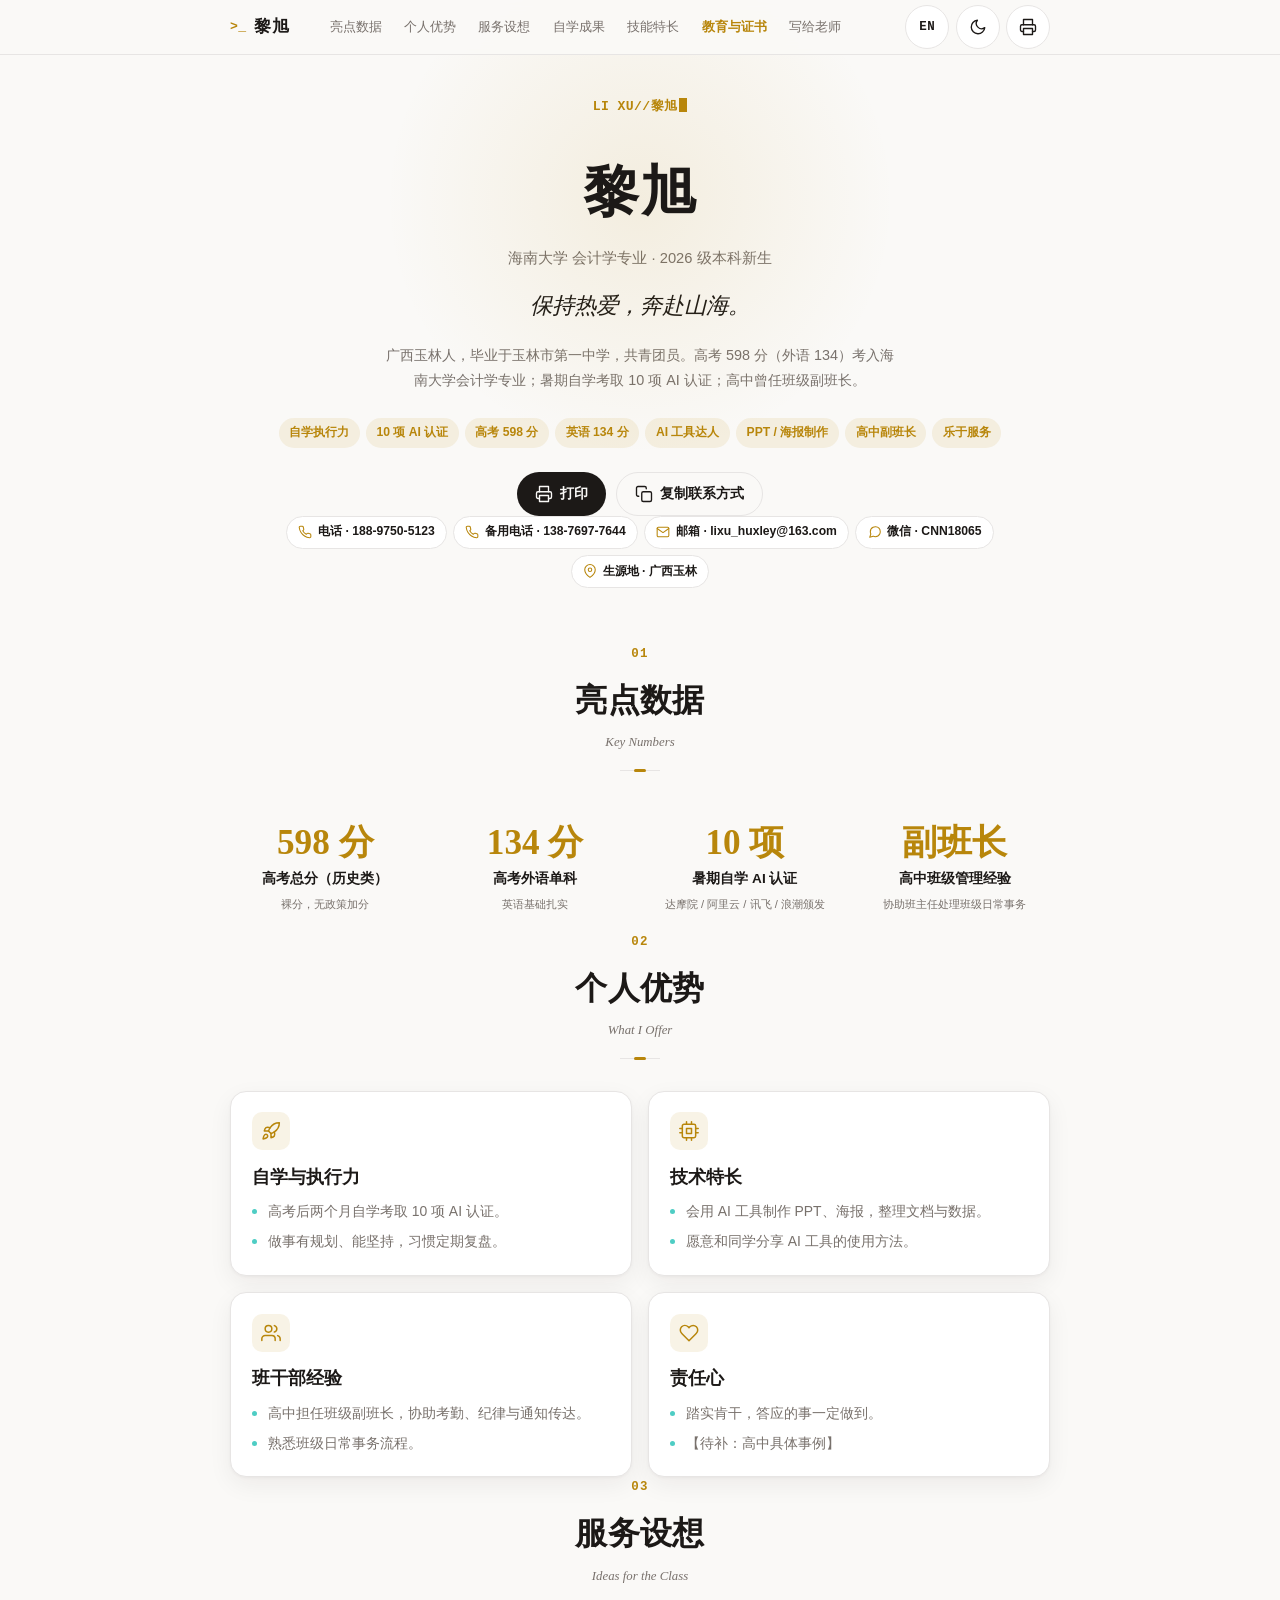
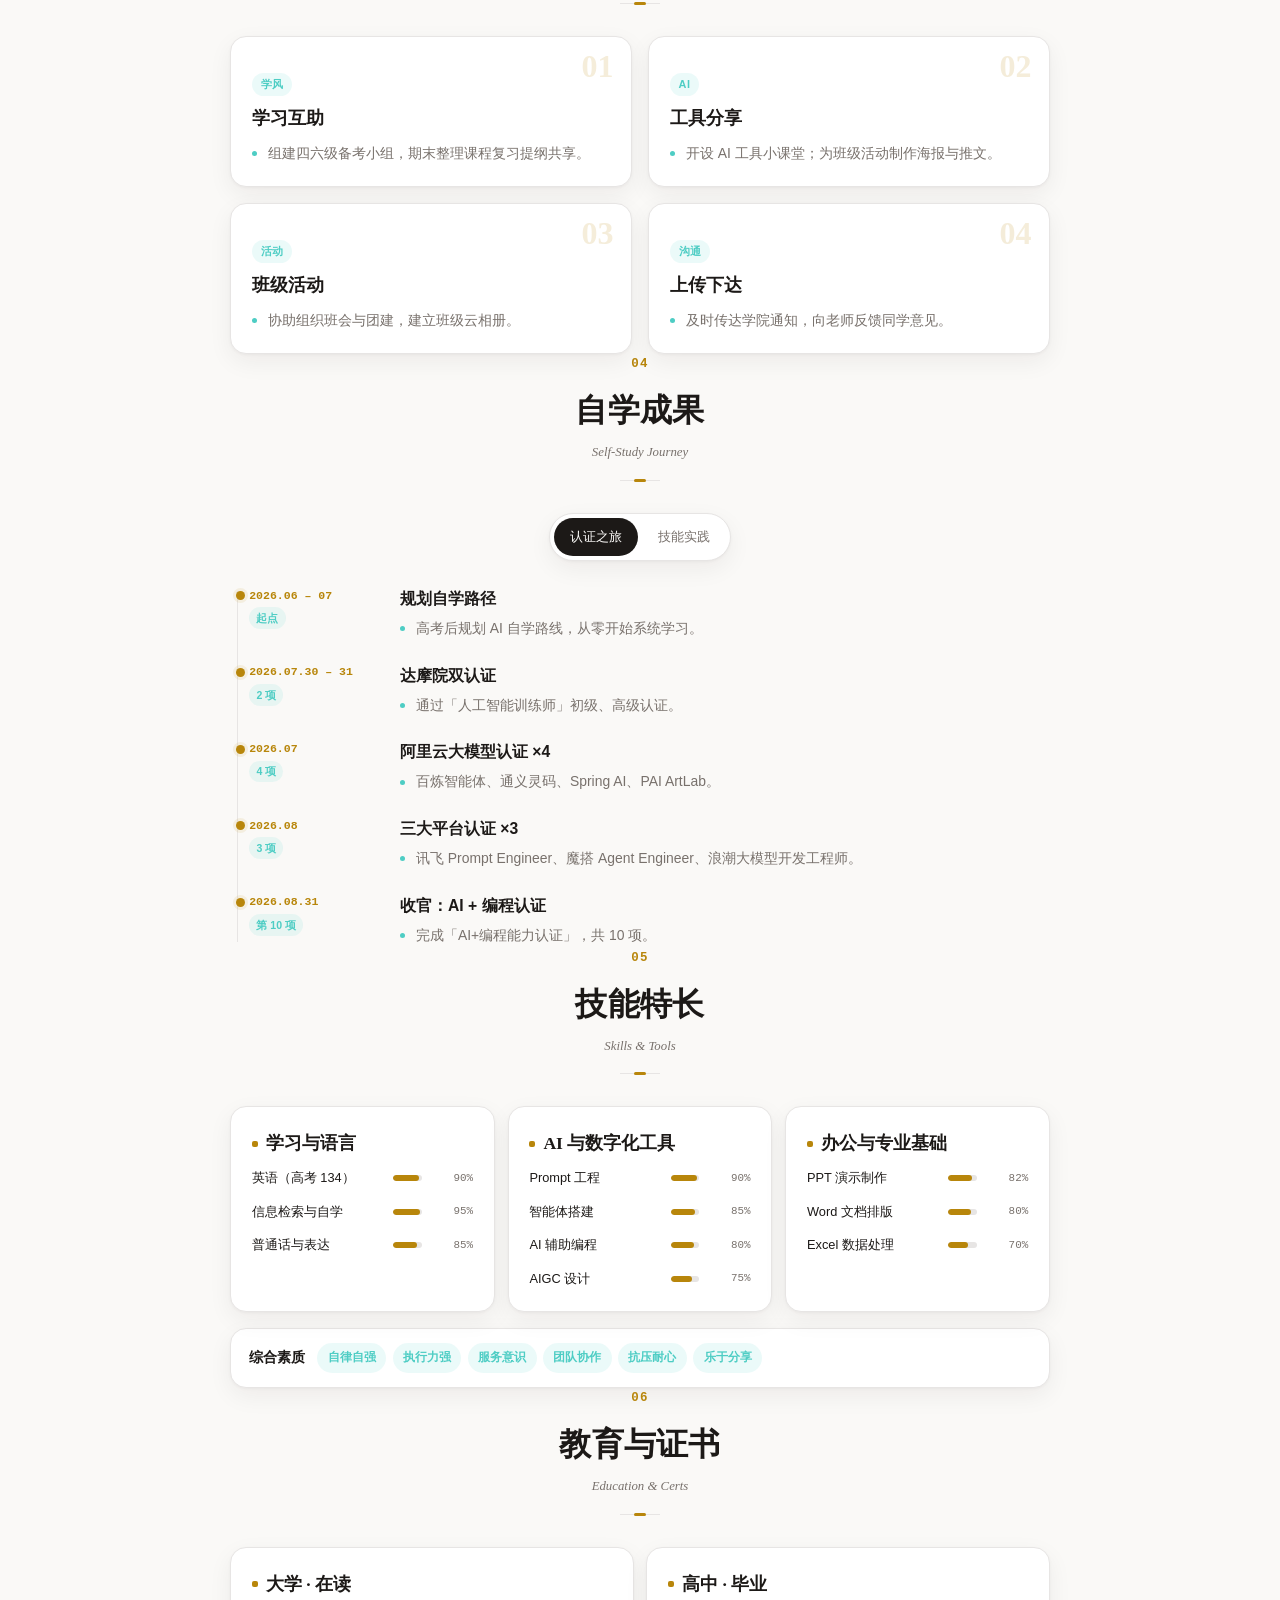
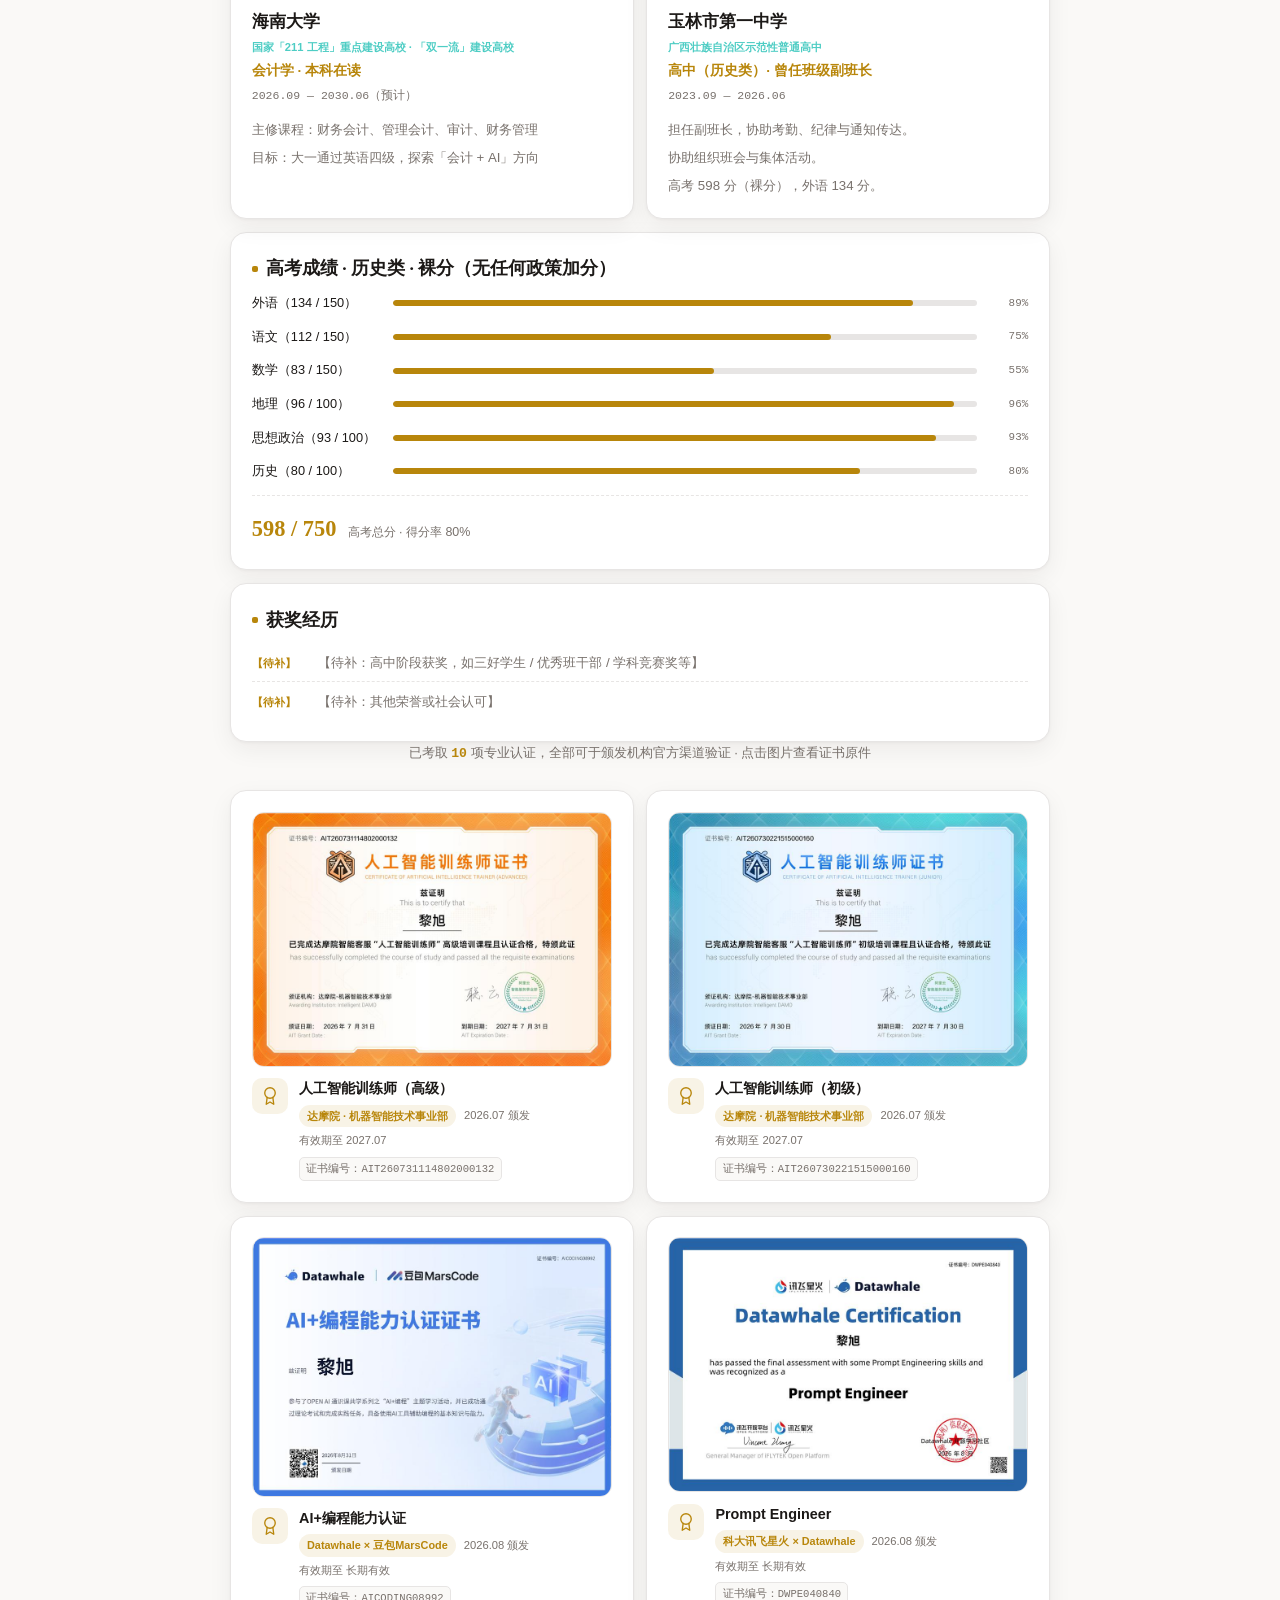
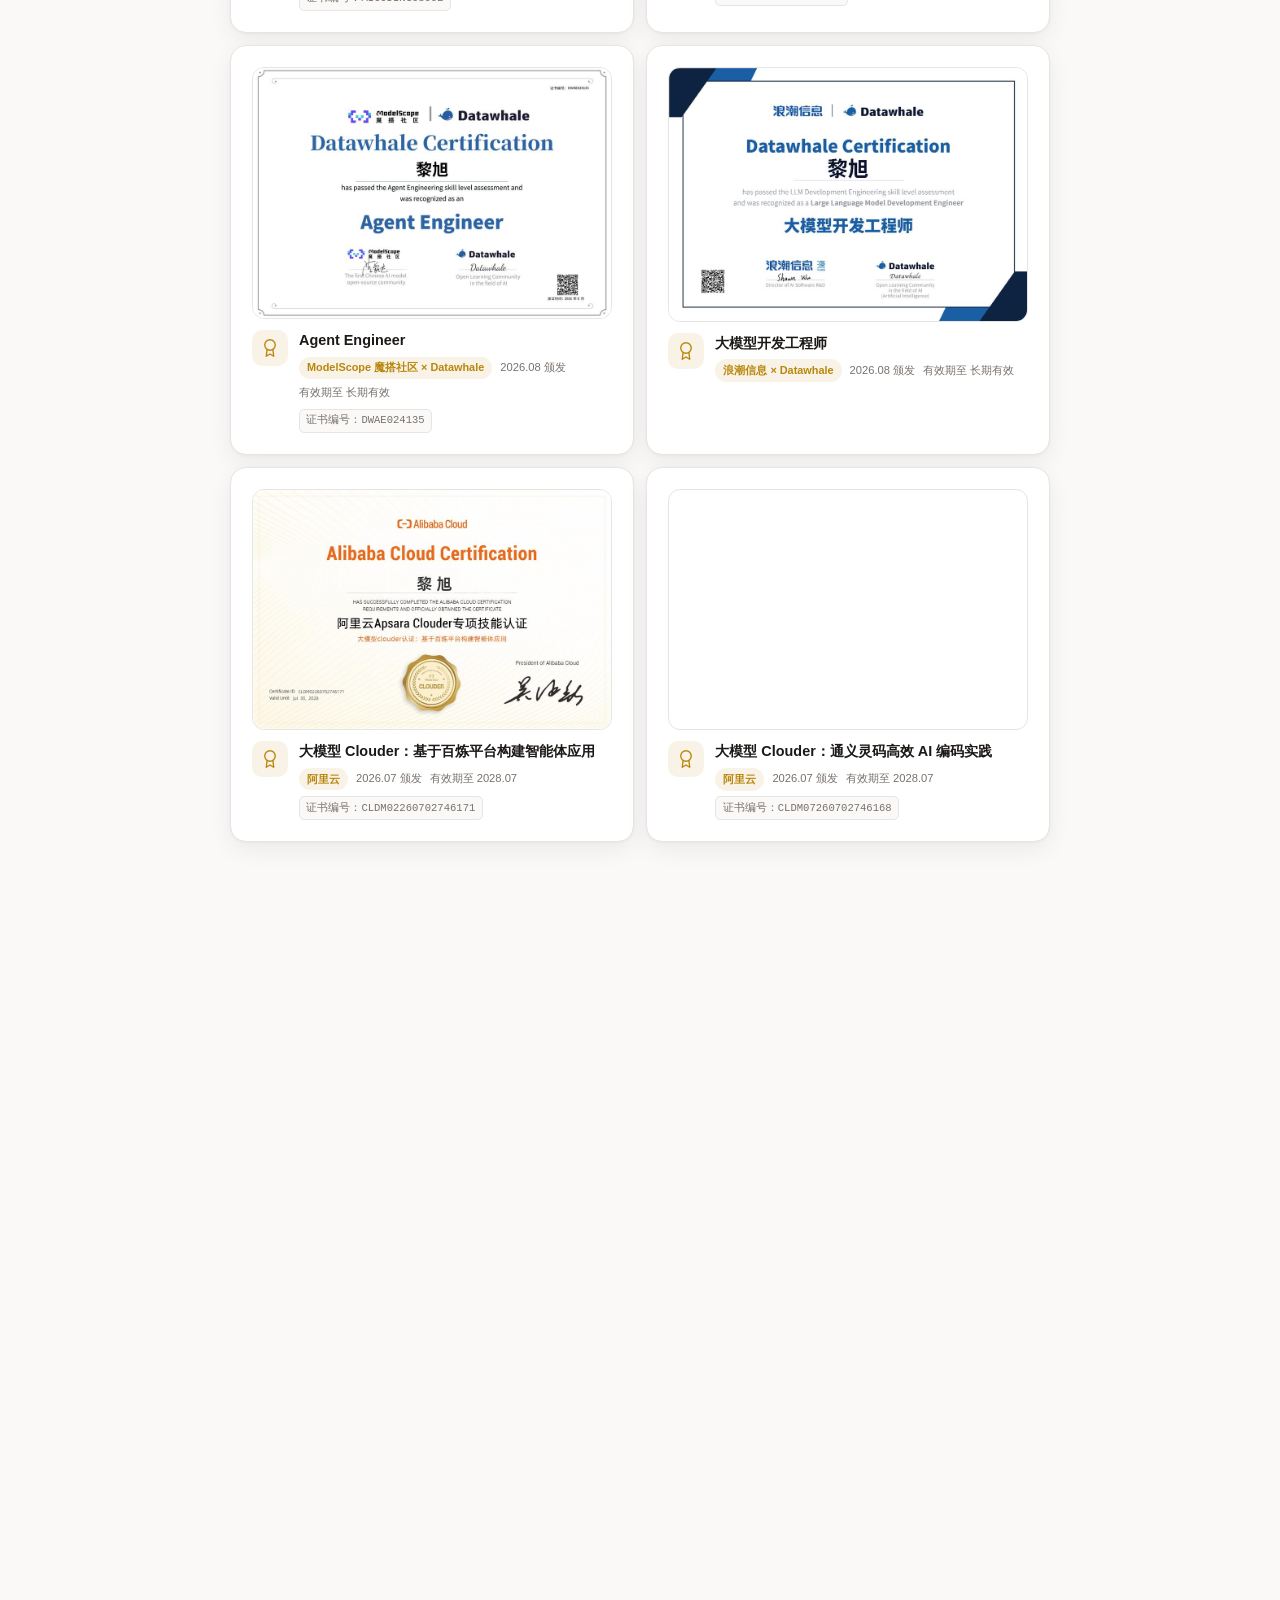
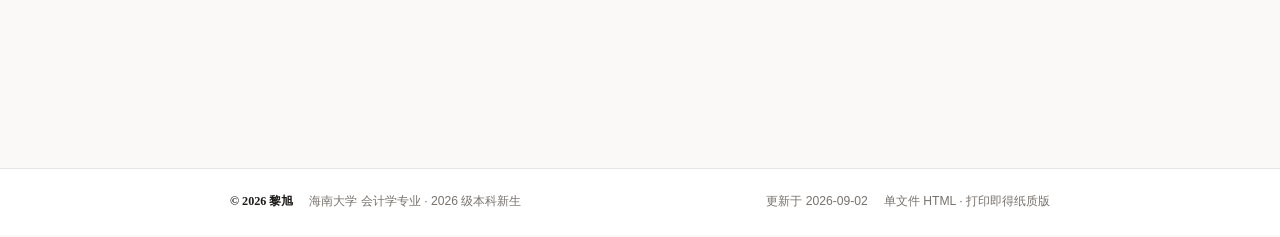
==== commit 17067afb: "Add files via upload" ====
--- a/index.html
+++ b/index.html
@@ -279,7 +279,56 @@
   .cert-grid{grid-template-columns:1fr 1fr;gap:6mm}
   .letter{border:1.5px solid var(--ink)}
   a{color:inherit}
-}
+  .music-fab,.music-exp,.music-bar{display:none!important}
+}
+
+/* ============ 背景音乐 ============ */
+.music-fab{position:fixed;right:16px;bottom:calc(68px + env(safe-area-inset-bottom));width:44px;height:44px;border-radius:50%;border:0;background:var(--grad);color:#fff;cursor:pointer;display:flex;align-items:center;justify-content:center;box-shadow:var(--shadow-lg);z-index:72;opacity:0;pointer-events:none;transform:translateY(10px);transition:opacity .35s ease,transform .35s cubic-bezier(.22,1,.36,1)}
+.music-fab.ready{opacity:1;pointer-events:auto;transform:none}
+.music-fab:hover{transform:translateY(-2px) scale(1.05)}
+.music-fab:active{transform:scale(.95)}
+.music-fab svg{width:20px;height:20px;filter:drop-shadow(0 1px 2px rgba(0,0,0,.25))}
+.music-fab.playing svg{animation:mf-spin 5.5s linear infinite}
+.music-fab::after{content:'';position:absolute;inset:-5px;border-radius:50%;border:2px solid var(--accent2);opacity:0;pointer-events:none}
+.music-fab.playing::after{animation:mf-wave 1.9s ease-out infinite}
+.music-fab.idle-hint{animation:mf-hint 2.6s ease-in-out 1.5s 3}
+@keyframes mf-spin{to{transform:rotate(360deg)}}
+@keyframes mf-wave{0%{transform:scale(.85);opacity:.55}100%{transform:scale(1.32);opacity:0}}
+@keyframes mf-hint{0%,100%{transform:none}50%{transform:scale(1.09)}}
+.music-exp{position:fixed;right:25px;bottom:calc(120px + env(safe-area-inset-bottom));width:26px;height:26px;border-radius:50%;border:1px solid var(--rule);background:var(--bg2);color:var(--muted);cursor:pointer;display:flex;align-items:center;justify-content:center;z-index:72;opacity:0;pointer-events:none;box-shadow:var(--shadow);transition:opacity .35s ease,color .18s ease,border-color .18s ease}
+.music-exp.ready{opacity:1;pointer-events:auto}
+.music-exp:hover{color:var(--accent);border-color:var(--accent)}
+.music-exp svg{width:13px;height:13px;transition:transform .3s ease}
+.music-exp.open svg{transform:rotate(180deg)}
+.music-bar{position:fixed;right:16px;bottom:calc(154px + env(safe-area-inset-bottom));width:min(320px,calc(100vw - 32px));background:var(--bg2);border:1px solid var(--rule);border-radius:16px;box-shadow:var(--shadow-lg);z-index:73;padding:.85rem .95rem .95rem;opacity:0;transform:translateY(14px) scale(.96);pointer-events:none;transition:opacity .28s ease,transform .28s cubic-bezier(.22,1,.36,1)}
+.music-bar.open{opacity:1;transform:none;pointer-events:auto}
+.mb-head{display:flex;align-items:center;gap:.6rem;margin-bottom:.7rem}
+.mb-disc{flex:none;width:34px;height:34px;border-radius:50%;background:var(--grad);color:#fff;display:flex;align-items:center;justify-content:center;box-shadow:0 2px 8px rgba(0,0,0,.18)}
+.mb-disc svg{width:16px;height:16px}
+.music-bar.playing .mb-disc{animation:mf-spin 5.5s linear infinite}
+.mb-title{flex:1;min-width:0;line-height:1.3}
+.mb-title b{display:block;font-size:.88rem;color:var(--ink);white-space:nowrap;overflow:hidden;text-overflow:ellipsis}
+.mb-title span{font-size:.68rem;color:var(--muted);font-family:var(--mono)}
+.mb-btn{min-width:32px;height:32px;border-radius:50%;border:1px solid transparent;background:transparent;color:var(--muted);display:flex;align-items:center;justify-content:center;cursor:pointer;transition:color .18s ease,background .18s ease}
+.mb-btn:hover{color:var(--accent);background:var(--accent-soft)}
+.mb-btn svg{width:16px;height:16px}
+.mb-btn.active{color:var(--accent)}
+.mb-play{min-width:42px;height:42px;border-radius:50%;border:0;background:var(--grad);color:#fff;display:flex;align-items:center;justify-content:center;cursor:pointer;box-shadow:0 3px 10px rgba(184,134,11,.32);transition:transform .2s cubic-bezier(.22,1,.36,1),box-shadow .2s ease}
+.mb-play:hover{transform:scale(1.07)}
+.mb-play:active{transform:scale(.97)}
+.mb-play svg{width:17px;height:17px}
+.mb-progress{display:flex;align-items:center;gap:.5rem;margin-bottom:.65rem}
+.mb-time{flex:none;font-family:var(--mono);font-size:.64rem;color:var(--muted);min-width:32px;text-align:center}
+.mb-seek{flex:1;-webkit-appearance:none;appearance:none;height:4px;border-radius:99px;background:var(--rule);outline:none;cursor:pointer;margin:0}
+.mb-seek::-webkit-slider-thumb{-webkit-appearance:none;width:12px;height:12px;border-radius:50%;background:var(--accent);border:2px solid var(--bg2);box-shadow:0 1px 4px rgba(0,0,0,.3);cursor:pointer}
+.mb-seek::-moz-range-thumb{width:9px;height:9px;border-radius:50%;background:var(--accent);border:2px solid var(--bg2);cursor:pointer}
+.mb-ctrl{display:flex;align-items:center;justify-content:center;gap:.55rem;margin-bottom:.65rem}
+.mb-vol{display:flex;align-items:center;gap:.5rem}
+.mb-vol .mb-btn{min-width:28px;height:28px}
+.mb-vol .mb-btn svg{width:14px;height:14px}
+.mb-vol-range{flex:1;-webkit-appearance:none;appearance:none;height:3px;border-radius:99px;background:var(--rule);outline:none;cursor:pointer;margin:0}
+.mb-vol-range::-webkit-slider-thumb{-webkit-appearance:none;width:11px;height:11px;border-radius:50%;background:var(--accent2);border:2px solid var(--bg2);box-shadow:0 1px 3px rgba(0,0,0,.25);cursor:pointer}
+.mb-vol-range::-moz-range-thumb{width:8px;height:8px;border-radius:50%;background:var(--accent2);border:2px solid var(--bg2);cursor:pointer}
 </style>
 </head>
 <body>
@@ -329,6 +378,43 @@
 <footer id="footer"></footer>
 <button class="backtop" id="backTop" aria-label="back to top"></button>
 <div class="toast" id="toast" role="status" aria-live="polite"></div>
+
+<!-- 背景音乐 KALL - /// -->
+<button class="music-fab" id="musicFab" type="button" aria-label="背景音乐">
+  <svg viewBox="0 0 24 24" fill="none" stroke="currentColor" stroke-width="1.8" stroke-linecap="round" stroke-linejoin="round" aria-hidden="true"><path d="M9 18V5l12-2v13"/><circle cx="6" cy="18" r="3"/><circle cx="18" cy="16" r="3"/></svg>
+</button>
+<button class="music-exp" id="musicExp" type="button" aria-label="展开音乐播放器">
+  <svg viewBox="0 0 24 24" fill="none" stroke="currentColor" stroke-width="2" stroke-linecap="round" stroke-linejoin="round" aria-hidden="true"><path d="M6 15l6-6 6 6"/></svg>
+</button>
+<div class="music-bar" id="musicBar" role="group" aria-label="音乐播放器">
+  <div class="mb-head">
+    <span class="mb-disc" aria-hidden="true"><svg viewBox="0 0 24 24" fill="none" stroke="currentColor" stroke-width="1.8" stroke-linecap="round" stroke-linejoin="round"><path d="M9 18V5l12-2v13"/><circle cx="6" cy="18" r="3"/><circle cx="18" cy="16" r="3"/></svg></span>
+    <div class="mb-title"><b id="mbTitle">///</b><span id="mbArtist">KALL</span></div>
+    <button class="mb-btn" type="button" data-act="close" aria-label="收起播放器">
+      <svg viewBox="0 0 24 24" fill="none" stroke="currentColor" stroke-width="2" stroke-linecap="round" stroke-linejoin="round" aria-hidden="true"><path d="M18 6L6 18M6 6l12 12"/></svg>
+    </button>
+  </div>
+  <div class="mb-progress">
+    <span class="mb-time" id="mbCur">0:00</span>
+    <input class="mb-seek" id="mbSeek" type="range" min="0" max="1000" value="0" step="1" aria-label="播放进度">
+    <span class="mb-time" id="mbDur">-:--</span>
+  </div>
+  <div class="mb-ctrl">
+    <button class="mb-btn" type="button" data-act="mode" aria-label="播放模式"></button>
+    <button class="mb-btn" type="button" data-act="prev" aria-label="上一曲">
+      <svg viewBox="0 0 24 24" fill="none" stroke="currentColor" stroke-width="1.8" stroke-linecap="round" stroke-linejoin="round" aria-hidden="true"><path d="M19 20L9 12l10-8v16z"/><path d="M5 19V5"/></svg>
+    </button>
+    <button class="mb-play" type="button" data-act="toggle" aria-label="播放/暂停"></button>
+    <button class="mb-btn" type="button" data-act="next" aria-label="下一曲">
+      <svg viewBox="0 0 24 24" fill="none" stroke="currentColor" stroke-width="1.8" stroke-linecap="round" stroke-linejoin="round" aria-hidden="true"><path d="M5 4l10 8-10 8V4z"/><path d="M19 5v14"/></svg>
+    </button>
+    <button class="mb-btn" type="button" data-act="mute" aria-label="静音"></button>
+  </div>
+  <div class="mb-vol">
+    <button class="mb-btn" type="button" data-act="mute" aria-label="静音"></button>
+    <input class="mb-vol-range" id="mbVol" type="range" min="0" max="100" value="50" aria-label="音量">
+  </div>
+</div>
 <div class="lb" id="lightbox" role="dialog" aria-modal="true" aria-label="certificate preview">
   <button class="lb-close" id="lbClose" type="button" aria-label="close">×</button>
   <img id="lbImg" alt="">
@@ -365,7 +451,7 @@
 };
 
 /* ============ 双语数据 ============ */
-var DATA={zh:{meta:{name:'黎旭',role:'海南大学 会计学专业 · 2026 级本科新生',tagline:'保持热爱，奔赴山海。',summary:'广西玉林人，毕业于玉林市第一中学，共青团员。高考 598 分（外语 134）考入海南大学会计学专业；暑期自学考取 10 项 AI 认证；高中曾任班级副班长。',origin:'广西玉林',politics:'共青团员',updatedAt:'2026-09-02',year:'2026'},contact:{phone:'188-9750-5123',phone2:'138-7697-7644',email:{local:'lixu_huxley',domain:'163.com'},wechat:null,dorm:null},keywords:['自学执行力','10 项 AI 认证','高考 598 分','英语 134 分','AI 工具达人','PPT / 海报制作','高中副班长','乐于服务'],stats:[{value:'598 分',label:'高考总分（历史类）',desc:'裸分，无政策加分'},{value:'134 分',label:'高考外语单科',desc:'英语基础扎实'},{value:'10 项',label:'暑期自学 AI 认证',desc:'达摩院 / 阿里云 / 讯飞 / 浪潮颁发'},{value:'副班长',label:'高中班级管理经验',desc:'协助班主任处理班级日常事务'}],strengths:[{icon:'rocket',title:'自学与执行力',points:['高考后两个月自学考取 10 项 AI 认证。','做事有规划、能坚持，习惯定期复盘。']},{icon:'cpu',title:'技术特长',points:['会用 AI 工具制作 PPT、海报，整理文档与数据。','愿意和同学分享 AI 工具的使用方法。']},{icon:'users',title:'班干部经验',points:['高中担任班级副班长，协助考勤、纪律与通知传达。','熟悉班级日常事务流程。']},{icon:'heart',title:'责任心',points:['踏实肯干，答应的事一定做到。','【待补：高中具体事例】']}],plans:[{tag:'学风',title:'学习互助',points:['组建四六级备考小组，期末整理课程复习提纲共享。']},{tag:'AI',title:'工具分享',points:['开设 AI 工具小课堂；为班级活动制作海报与推文。']},{tag:'活动',title:'班级活动',points:['协助组织班会与团建，建立班级云相册。']},{tag:'沟通',title:'上传下达',points:['及时传达学院通知，向老师反馈同学意见。']}],journey:[{id:'certs',label:'认证之旅',type:'timeline',items:[{date:'2026.06 – 07',title:'规划自学路径',badge:'起点',points:['高考后规划 AI 自学路线，从零开始系统学习。']},{date:'2026.07.30 – 31',title:'达摩院双认证',badge:'2 项',points:['通过「人工智能训练师」初级、高级认证。']},{date:'2026.07',title:'阿里云大模型认证 ×4',badge:'4 项',points:['百炼智能体、通义灵码、Spring AI、PAI ArtLab。']},{date:'2026.08',title:'三大平台认证 ×3',badge:'3 项',points:['讯飞 Prompt Engineer、魔搭 Agent Engineer、浪潮大模型开发工程师。']},{date:'2026.08.31',title:'收官：AI + 编程认证',badge:'第 10 项',points:['完成「AI+编程能力认证」，共 10 项。']}]},{id:'practice',label:'技能实践',type:'cards',items:[{icon:'chat',title:'Prompt 工程实践',points:['积累覆盖写作、PPT、英语等场景的提示词模板。']},{icon:'cpu',title:'智能体搭建',points:['在百炼、魔搭完成智能体 Demo 搭建。']},{icon:'code',title:'AI 辅助编程',points:['用通义灵码、MarsCode 完成编程练习。']},{icon:'image',title:'AIGC 设计',points:['用 PAI ArtLab 练习海报与图像生成。']}]}],skills:{groups:[{name:'学习与语言',items:[{label:'英语（高考 134）',level:90},{label:'信息检索与自学',level:95},{label:'普通话与表达',level:85}]},{name:'AI 与数字化工具',items:[{label:'Prompt 工程',level:90},{label:'智能体搭建',level:85},{label:'AI 辅助编程',level:80},{label:'AIGC 设计',level:75}]},{name:'办公与专业基础',items:[{label:'PPT 演示制作',level:82},{label:'Word 文档排版',level:80},{label:'Excel 数据处理',level:70}]}],soft:['自律自强','执行力强','服务意识','团队协作','抗压耐心','乐于分享']},education:{univ:{school:'海南大学',note:'国家「211 工程」重点建设高校 · 「双一流」建设高校',major:'会计学 · 本科在读',period:'2026.09 — 2030.06（预计）',details:['主修课程：财务会计、管理会计、审计、财务管理','目标：大一通过英语四级，探索「会计 + AI」方向']},high:{school:'玉林市第一中学',note:'广西壮族自治区示范性普通高中',major:'高中（历史类）· 曾任班级副班长',period:'2023.09 — 2026.06',details:['担任副班长，协助考勤、纪律与通知传达。','协助组织班会与集体活动。','高考 598 分（裸分），外语 134 分。']}},gaokao:{total:'598 / 750',note:'历史类 · 裸分（无任何政策加分）',rate:'得分率 80%',subjects:[{name:'外语',score:134,max:150},{name:'语文',score:112,max:150},{name:'数学',score:83,max:150},{name:'地理',score:96,max:100},{name:'思想政治',score:93,max:100},{name:'历史',score:80,max:100}]},awards:[{name:'【待补：高中阶段获奖，如三好学生 / 优秀班干部 / 学科竞赛奖等】',year:'【待补】'},{name:'【待补：其他荣誉或社会认可】',year:'【待补】'}],certificates:[{name:'人工智能训练师（高级）',issuer:'达摩院 · 机器智能技术事业部',date:'2026.07',valid:'2027.07',id:'AIT260731114802000132'},{name:'人工智能训练师（初级）',issuer:'达摩院 · 机器智能技术事业部',date:'2026.07',valid:'2027.07',id:'AIT260730221515000160'},{name:'AI+编程能力认证',issuer:'Datawhale × 豆包MarsCode',date:'2026.08',valid:'长期有效',id:'AICODING08992'},{name:'Prompt Engineer',issuer:'科大讯飞星火 × Datawhale',date:'2026.08',valid:'长期有效',id:'DWPE040840'},{name:'Agent Engineer',issuer:'ModelScope 魔搭社区 × Datawhale',date:'2026.08',valid:'长期有效',id:'DWAE024135'},{name:'大模型开发工程师',issuer:'浪潮信息 × Datawhale',date:'2026.08',valid:'长期有效',id:null},{name:'大模型 Clouder：基于百炼平台构建智能体应用',issuer:'阿里云',date:'2026.07',valid:'2028.07',id:'CLDM02260702746171'},{name:'大模型 Clouder：通义灵码高效 AI 编码实践',issuer:'阿里云',date:'2026.07',valid:'2028.07',id:'CLDM07260702746168'},{name:'大模型 Clouder：Spring AI 应用开发',issuer:'阿里云',date:'2026.08',valid:'2028.07',id:'CLDM09260802747130'},{name:'Apsara Clouder：基于 PAI ArtLab 的 AIGC 设计基础',issuer:'阿里云',date:'2026.07',valid:'2028.07',id:'CLDM05260702746174'}],letter:{salute:'尊敬的辅导员老师：',paras:['您好！我是 2026 级会计学专业新生<strong>黎旭</strong>，来自广西玉林，高中曾任班级副班长。','高考后的暑假，我自学人工智能并考取了 10 项认证，也养成了有规划、能坚持的做事习惯。','如果班级需要帮忙——整理资料、制作海报、传达通知——我随时可以搭把手。谢谢老师！'],sign:'黎旭',signSub:'2026 年 9 月 · 于海南大学'}},en:{meta:{name:'LI Xu',role:'Freshman, Class of 2030 · Accounting, Hainan University',tagline:'Stay passionate, chase the mountains and seas.',summary:'From Yulin, Guangxi; graduated from Yulin No.1 High School; CYL member. Admitted to Accounting at Hainan University with Gaokao 598 (English 134). Earned 10 AI certifications through summer self-study; served as deputy class monitor in high school.',origin:'Yulin, Guangxi',politics:'CYL Member',updatedAt:'2026-09-02',year:'2026'},contact:{phone:'188-9750-5123',phone2:'138-7697-7644',email:{local:'lixu_huxley',domain:'163.com'},wechat:null,dorm:null},keywords:['Self-driven','10 AI Certifications','Gaokao 598/750','English 134/150','AI Power User','PPT & Posters','Deputy Monitor','Service-minded'],stats:[{value:'598',label:'Gaokao Total / 750 (Humanities)',desc:'Raw score, no bonus points'},{value:'134',label:'Gaokao English / 150',desc:'Solid English foundation'},{value:'10',label:'AI Certifications',desc:'DAMO, Alibaba Cloud, iFLYTEK, Inspur'},{value:'3 yrs',label:'Deputy Class Monitor',desc:'Attendance, discipline and notices'}],strengths:[{icon:'rocket',title:'Self-Learning & Execution',points:['Earned 10 AI certifications in two months of self-study.','Plan well, persist, and review regularly.']},{icon:'cpu',title:'Tech Skills',points:['Use AI tools for slides, posters, documents and data.','Happy to share AI tool tips with classmates.']},{icon:'users',title:'Class Leadership',points:['Served as deputy monitor: attendance, discipline and notices.','Familiar with daily class affairs.']},{icon:'heart',title:'Responsibility',points:['Dependable: I deliver what I promise.','[TBD: specific examples from high school]']}],plans:[{tag:'Study',title:'Study Groups',points:['CET-4/6 study groups; shared review outlines each term.']},{tag:'AI',title:'Tool Sharing',points:['AI tool workshops; posters and posts for class activities.']},{tag:'Events',title:'Class Activities',points:['Help organize class meetings and outings; class cloud album.']},{tag:'Bridge',title:'Communication',points:['Relay notices promptly; bring classmates\' feedback to teachers.']}],journey:[{id:'certs',label:'Timeline',type:'timeline',items:[{date:'2026.06 – 07',title:'Path Planning',badge:'Start',points:['Planned an AI self-study route right after Gaokao.']},{date:'2026.07.30 – 31',title:'DAMO Dual Certification',badge:'2 certs',points:['Passed AI Trainer Junior and Senior.']},{date:'2026.07',title:'Alibaba Cloud ×4',badge:'4 certs',points:['Bailian agents, Tongyi Lingma, Spring AI, PAI ArtLab.']},{date:'2026.08',title:'Three Platforms ×3',badge:'3 certs',points:['iFLYTEK Prompt Engineer, ModelScope Agent Engineer, Inspur LLM Engineer.']},{date:'2026.08.31',title:'Final: AI + Coding',badge:'No. 10',points:['AI+Coding certification — 10 in total.']}]},{id:'practice',label:'Practice',type:'cards',items:[{icon:'chat',title:'Prompt Engineering',points:['Built a prompt-template library for writing, slides and English.']},{icon:'cpu',title:'Agent Building',points:['Built agent demos on Bailian and ModelScope.']},{icon:'code',title:'AI-Assisted Coding',points:['Coding practice with Tongyi Lingma and MarsCode.']},{icon:'image',title:'AIGC Design',points:['Poster and image generation with PAI ArtLab.']}]}],skills:{groups:[{name:'Learning & Languages',items:[{label:'English (Gaokao 134)',level:90},{label:'Self-study & Research',level:95},{label:'Mandarin & Presentation',level:85}]},{name:'AI & Digital Tools',items:[{label:'Prompt Engineering',level:90},{label:'Agent Building',level:85},{label:'AI-Assisted Coding',level:80},{label:'AIGC Design',level:75}]},{name:'Office & Basics',items:[{label:'PPT Presentations',level:82},{label:'Word Documents',level:80},{label:'Excel Data Handling',level:70}]}],soft:['Self-disciplined','Strong execution','Service mindset','Teamwork','Patient under pressure','Glad to share']},education:{univ:{school:'Hainan University',note:'Project 211 · Double First-Class university',major:'Accounting · Undergraduate',period:'2026.09 — 2030.06 (expected)',details:['Core courses: financial & management accounting, auditing, financial management','Goal: pass CET-4 in year one, explore Accounting + AI']},high:{school:'Yulin No.1 High School',note:'Demonstration high school, Guangxi',major:'High school (Humanities) · Deputy class monitor',period:'2023.09 — 2026.06',details:['Deputy monitor: attendance, discipline and notices.','Helped organize class meetings and events.','Gaokao 598 (raw score); English 134.']}},gaokao:{total:'598 / 750',note:'Humanities · raw score (no bonus points)',rate:'80% of full marks',subjects:[{name:'English',score:134,max:150},{name:'Chinese',score:112,max:150},{name:'Math',score:83,max:150},{name:'Geography',score:96,max:100},{name:'Politics',score:93,max:100},{name:'History',score:80,max:100}]},awards:[{name:'[TBD: high-school honors — merit student, outstanding cadre, subject awards]',year:'TBD'},{name:'[TBD: other recognitions or community acknowledgment]',year:'TBD'}],certificates:[{name:'AI Trainer (Advanced)',issuer:'DAMO Academy · Machine Intelligence',date:'2026.07',valid:'to 2027.07',id:'AIT260731114802000132'},{name:'AI Trainer (Junior)',issuer:'DAMO Academy · Machine Intelligence',date:'2026.07',valid:'to 2027.07',id:'AIT260730221515000160'},{name:'AI + Coding Certification',issuer:'Datawhale x MarsCode (ByteDance)',date:'2026.08',valid:'no expiry',id:'AICODING08992'},{name:'Prompt Engineer',issuer:'iFLYTEK Spark x Datawhale',date:'2026.08',valid:'no expiry',id:'DWPE040840'},{name:'Agent Engineer',issuer:'ModelScope x Datawhale',date:'2026.08',valid:'no expiry',id:'DWAE024135'},{name:'LLM Development Engineer',issuer:'Inspur Information x Datawhale',date:'2026.08',valid:'no expiry',id:null},{name:'LLM Clouder: Agent Apps on Bailian Platform',issuer:'Alibaba Cloud',date:'2026.07',valid:'to 2028.07',id:'CLDM02260702746171'},{name:'LLM Clouder: AI Coding with Tongyi Lingma',issuer:'Alibaba Cloud',date:'2026.07',valid:'to 2028.07',id:'CLDM07260702746168'},{name:'LLM Clouder: Spring AI Application Development',issuer:'Alibaba Cloud',date:'2026.08',valid:'to 2028.07',id:'CLDM09260802747130'},{name:'Clouder: AIGC Design with PAI ArtLab',issuer:'Alibaba Cloud',date:'2026.07',valid:'to 2028.07',id:'CLDM05260702746174'}],letter:{salute:'Dear Counselor,',paras:['Hello! I am <strong>LI Xu</strong>, a 2026 freshman in Accounting, from Yulin, Guangxi. I served as deputy class monitor in high school.','Over the summer I taught myself AI and earned 10 certifications — a habit of planning and persistence.','Whenever the class needs a hand — materials, posters, notices — I am happy to help. Thank you!'],sign:'LI Xu',signSub:'September 2026 · Hainan University'}}};
+var DATA={zh:{meta:{name:'黎旭',role:'海南大学 会计学专业 · 2026 级本科新生',tagline:'保持热爱，奔赴山海。',summary:'广西玉林人，毕业于玉林市第一中学，共青团员。高考 598 分（外语 134）考入海南大学会计学专业；暑期自学考取 10 项 AI 认证；高中曾任班级副班长。',origin:'广西玉林',politics:'共青团员',updatedAt:'2026-09-02',year:'2026'},contact:{phone:'188-9750-5123',phone2:'138-7697-7644',email:{local:'lixu_huxley',domain:'163.com'},wechat:'CNN18065',dorm:null},keywords:['自学执行力','10 项 AI 认证','高考 598 分','英语 134 分','AI 工具达人','PPT / 海报制作','高中副班长','乐于服务'],stats:[{value:'598 分',label:'高考总分（历史类）',desc:'裸分，无政策加分'},{value:'134 分',label:'高考外语单科',desc:'英语基础扎实'},{value:'10 项',label:'暑期自学 AI 认证',desc:'达摩院 / 阿里云 / 讯飞 / 浪潮颁发'},{value:'副班长',label:'高中班级管理经验',desc:'协助班主任处理班级日常事务'}],strengths:[{icon:'rocket',title:'自学与执行力',points:['高考后两个月自学考取 10 项 AI 认证。','做事有规划、能坚持，习惯定期复盘。']},{icon:'cpu',title:'技术特长',points:['会用 AI 工具制作 PPT、海报，整理文档与数据。','愿意和同学分享 AI 工具的使用方法。']},{icon:'users',title:'班干部经验',points:['高中担任班级副班长，协助考勤、纪律与通知传达。','熟悉班级日常事务流程。']},{icon:'heart',title:'责任心',points:['踏实肯干，答应的事一定做到。','【待补：高中具体事例】']}],plans:[{tag:'学风',title:'学习互助',points:['组建四六级备考小组，期末整理课程复习提纲共享。']},{tag:'AI',title:'工具分享',points:['开设 AI 工具小课堂；为班级活动制作海报与推文。']},{tag:'活动',title:'班级活动',points:['协助组织班会与团建，建立班级云相册。']},{tag:'沟通',title:'上传下达',points:['及时传达学院通知，向老师反馈同学意见。']}],journey:[{id:'certs',label:'认证之旅',type:'timeline',items:[{date:'2026.06 – 07',title:'规划自学路径',badge:'起点',points:['高考后规划 AI 自学路线，从零开始系统学习。']},{date:'2026.07.30 – 31',title:'达摩院双认证',badge:'2 项',points:['通过「人工智能训练师」初级、高级认证。']},{date:'2026.07',title:'阿里云大模型认证 ×4',badge:'4 项',points:['百炼智能体、通义灵码、Spring AI、PAI ArtLab。']},{date:'2026.08',title:'三大平台认证 ×3',badge:'3 项',points:['讯飞 Prompt Engineer、魔搭 Agent Engineer、浪潮大模型开发工程师。']},{date:'2026.08.31',title:'收官：AI + 编程认证',badge:'第 10 项',points:['完成「AI+编程能力认证」，共 10 项。']}]},{id:'practice',label:'技能实践',type:'cards',items:[{icon:'chat',title:'Prompt 工程实践',points:['积累覆盖写作、PPT、英语等场景的提示词模板。']},{icon:'cpu',title:'智能体搭建',points:['在百炼、魔搭完成智能体 Demo 搭建。']},{icon:'code',title:'AI 辅助编程',points:['用通义灵码、MarsCode 完成编程练习。']},{icon:'image',title:'AIGC 设计',points:['用 PAI ArtLab 练习海报与图像生成。']}]}],skills:{groups:[{name:'学习与语言',items:[{label:'英语（高考 134）',level:90},{label:'信息检索与自学',level:95},{label:'普通话与表达',level:85}]},{name:'AI 与数字化工具',items:[{label:'Prompt 工程',level:90},{label:'智能体搭建',level:85},{label:'AI 辅助编程',level:80},{label:'AIGC 设计',level:75}]},{name:'办公与专业基础',items:[{label:'PPT 演示制作',level:82},{label:'Word 文档排版',level:80},{label:'Excel 数据处理',level:70}]}],soft:['自律自强','执行力强','服务意识','团队协作','抗压耐心','乐于分享']},education:{univ:{school:'海南大学',note:'国家「211 工程」重点建设高校 · 「双一流」建设高校',major:'会计学 · 本科在读',period:'2026.09 — 2030.06（预计）',details:['主修课程：财务会计、管理会计、审计、财务管理','目标：大一通过英语四级，探索「会计 + AI」方向']},high:{school:'玉林市第一中学',note:'广西壮族自治区示范性普通高中',major:'高中（历史类）· 曾任班级副班长',period:'2023.09 — 2026.06',details:['担任副班长，协助考勤、纪律与通知传达。','协助组织班会与集体活动。','高考 598 分（裸分），外语 134 分。']}},gaokao:{total:'598 / 750',note:'历史类 · 裸分（无任何政策加分）',rate:'得分率 80%',subjects:[{name:'外语',score:134,max:150},{name:'语文',score:112,max:150},{name:'数学',score:83,max:150},{name:'地理',score:96,max:100},{name:'思想政治',score:93,max:100},{name:'历史',score:80,max:100}]},awards:[{name:'【待补：高中阶段获奖，如三好学生 / 优秀班干部 / 学科竞赛奖等】',year:'【待补】'},{name:'【待补：其他荣誉或社会认可】',year:'【待补】'}],certificates:[{name:'人工智能训练师（高级）',issuer:'达摩院 · 机器智能技术事业部',date:'2026.07',valid:'2027.07',id:'AIT260731114802000132'},{name:'人工智能训练师（初级）',issuer:'达摩院 · 机器智能技术事业部',date:'2026.07',valid:'2027.07',id:'AIT260730221515000160'},{name:'AI+编程能力认证',issuer:'Datawhale × 豆包MarsCode',date:'2026.08',valid:'长期有效',id:'AICODING08992'},{name:'Prompt Engineer',issuer:'科大讯飞星火 × Datawhale',date:'2026.08',valid:'长期有效',id:'DWPE040840'},{name:'Agent Engineer',issuer:'ModelScope 魔搭社区 × Datawhale',date:'2026.08',valid:'长期有效',id:'DWAE024135'},{name:'大模型开发工程师',issuer:'浪潮信息 × Datawhale',date:'2026.08',valid:'长期有效',id:null},{name:'大模型 Clouder：基于百炼平台构建智能体应用',issuer:'阿里云',date:'2026.07',valid:'2028.07',id:'CLDM02260702746171'},{name:'大模型 Clouder：通义灵码高效 AI 编码实践',issuer:'阿里云',date:'2026.07',valid:'2028.07',id:'CLDM07260702746168'},{name:'大模型 Clouder：Spring AI 应用开发',issuer:'阿里云',date:'2026.08',valid:'2028.07',id:'CLDM09260802747130'},{name:'Apsara Clouder：基于 PAI ArtLab 的 AIGC 设计基础',issuer:'阿里云',date:'2026.07',valid:'2028.07',id:'CLDM05260702746174'}],letter:{salute:'尊敬的辅导员老师：',paras:['您好！我是 2026 级会计学专业新生<strong>黎旭</strong>，来自广西玉林，高中曾任班级副班长。','高考后的暑假，我自学人工智能并考取了 10 项认证，也养成了有规划、能坚持的做事习惯。','如果班级需要帮忙——整理资料、制作海报、传达通知——我随时可以搭把手。谢谢老师！'],sign:'黎旭',signSub:'2026 年 9 月 · 于海南大学'}},en:{meta:{name:'LI Xu',role:'Freshman, Class of 2030 · Accounting, Hainan University',tagline:'Stay passionate, chase the mountains and seas.',summary:'From Yulin, Guangxi; graduated from Yulin No.1 High School; CYL member. Admitted to Accounting at Hainan University with Gaokao 598 (English 134). Earned 10 AI certifications through summer self-study; served as deputy class monitor in high school.',origin:'Yulin, Guangxi',politics:'CYL Member',updatedAt:'2026-09-02',year:'2026'},contact:{phone:'188-9750-5123',phone2:'138-7697-7644',email:{local:'lixu_huxley',domain:'163.com'},wechat:'CNN18065',dorm:null},keywords:['Self-driven','10 AI Certifications','Gaokao 598/750','English 134/150','AI Power User','PPT & Posters','Deputy Monitor','Service-minded'],stats:[{value:'598',label:'Gaokao Total / 750 (Humanities)',desc:'Raw score, no bonus points'},{value:'134',label:'Gaokao English / 150',desc:'Solid English foundation'},{value:'10',label:'AI Certifications',desc:'DAMO, Alibaba Cloud, iFLYTEK, Inspur'},{value:'3 yrs',label:'Deputy Class Monitor',desc:'Attendance, discipline and notices'}],strengths:[{icon:'rocket',title:'Self-Learning & Execution',points:['Earned 10 AI certifications in two months of self-study.','Plan well, persist, and review regularly.']},{icon:'cpu',title:'Tech Skills',points:['Use AI tools for slides, posters, documents and data.','Happy to share AI tool tips with classmates.']},{icon:'users',title:'Class Leadership',points:['Served as deputy monitor: attendance, discipline and notices.','Familiar with daily class affairs.']},{icon:'heart',title:'Responsibility',points:['Dependable: I deliver what I promise.','[TBD: specific examples from high school]']}],plans:[{tag:'Study',title:'Study Groups',points:['CET-4/6 study groups; shared review outlines each term.']},{tag:'AI',title:'Tool Sharing',points:['AI tool workshops; posters and posts for class activities.']},{tag:'Events',title:'Class Activities',points:['Help organize class meetings and outings; class cloud album.']},{tag:'Bridge',title:'Communication',points:['Relay notices promptly; bring classmates\' feedback to teachers.']}],journey:[{id:'certs',label:'Timeline',type:'timeline',items:[{date:'2026.06 – 07',title:'Path Planning',badge:'Start',points:['Planned an AI self-study route right after Gaokao.']},{date:'2026.07.30 – 31',title:'DAMO Dual Certification',badge:'2 certs',points:['Passed AI Trainer Junior and Senior.']},{date:'2026.07',title:'Alibaba Cloud ×4',badge:'4 certs',points:['Bailian agents, Tongyi Lingma, Spring AI, PAI ArtLab.']},{date:'2026.08',title:'Three Platforms ×3',badge:'3 certs',points:['iFLYTEK Prompt Engineer, ModelScope Agent Engineer, Inspur LLM Engineer.']},{date:'2026.08.31',title:'Final: AI + Coding',badge:'No. 10',points:['AI+Coding certification — 10 in total.']}]},{id:'practice',label:'Practice',type:'cards',items:[{icon:'chat',title:'Prompt Engineering',points:['Built a prompt-template library for writing, slides and English.']},{icon:'cpu',title:'Agent Building',points:['Built agent demos on Bailian and ModelScope.']},{icon:'code',title:'AI-Assisted Coding',points:['Coding practice with Tongyi Lingma and MarsCode.']},{icon:'image',title:'AIGC Design',points:['Poster and image generation with PAI ArtLab.']}]}],skills:{groups:[{name:'Learning & Languages',items:[{label:'English (Gaokao 134)',level:90},{label:'Self-study & Research',level:95},{label:'Mandarin & Presentation',level:85}]},{name:'AI & Digital Tools',items:[{label:'Prompt Engineering',level:90},{label:'Agent Building',level:85},{label:'AI-Assisted Coding',level:80},{label:'AIGC Design',level:75}]},{name:'Office & Basics',items:[{label:'PPT Presentations',level:82},{label:'Word Documents',level:80},{label:'Excel Data Handling',level:70}]}],soft:['Self-disciplined','Strong execution','Service mindset','Teamwork','Patient under pressure','Glad to share']},education:{univ:{school:'Hainan University',note:'Project 211 · Double First-Class university',major:'Accounting · Undergraduate',period:'2026.09 — 2030.06 (expected)',details:['Core courses: financial & management accounting, auditing, financial management','Goal: pass CET-4 in year one, explore Accounting + AI']},high:{school:'Yulin No.1 High School',note:'Demonstration high school, Guangxi',major:'High school (Humanities) · Deputy class monitor',period:'2023.09 — 2026.06',details:['Deputy monitor: attendance, discipline and notices.','Helped organize class meetings and events.','Gaokao 598 (raw score); English 134.']}},gaokao:{total:'598 / 750',note:'Humanities · raw score (no bonus points)',rate:'80% of full marks',subjects:[{name:'English',score:134,max:150},{name:'Chinese',score:112,max:150},{name:'Math',score:83,max:150},{name:'Geography',score:96,max:100},{name:'Politics',score:93,max:100},{name:'History',score:80,max:100}]},awards:[{name:'[TBD: high-school honors — merit student, outstanding cadre, subject awards]',year:'TBD'},{name:'[TBD: other recognitions or community acknowledgment]',year:'TBD'}],certificates:[{name:'AI Trainer (Advanced)',issuer:'DAMO Academy · Machine Intelligence',date:'2026.07',valid:'to 2027.07',id:'AIT260731114802000132'},{name:'AI Trainer (Junior)',issuer:'DAMO Academy · Machine Intelligence',date:'2026.07',valid:'to 2027.07',id:'AIT260730221515000160'},{name:'AI + Coding Certification',issuer:'Datawhale x MarsCode (ByteDance)',date:'2026.08',valid:'no expiry',id:'AICODING08992'},{name:'Prompt Engineer',issuer:'iFLYTEK Spark x Datawhale',date:'2026.08',valid:'no expiry',id:'DWPE040840'},{name:'Agent Engineer',issuer:'ModelScope x Datawhale',date:'2026.08',valid:'no expiry',id:'DWAE024135'},{name:'LLM Development Engineer',issuer:'Inspur Information x Datawhale',date:'2026.08',valid:'no expiry',id:null},{name:'LLM Clouder: Agent Apps on Bailian Platform',issuer:'Alibaba Cloud',date:'2026.07',valid:'to 2028.07',id:'CLDM02260702746171'},{name:'LLM Clouder: AI Coding with Tongyi Lingma',issuer:'Alibaba Cloud',date:'2026.07',valid:'to 2028.07',id:'CLDM07260702746168'},{name:'LLM Clouder: Spring AI Application Development',issuer:'Alibaba Cloud',date:'2026.08',valid:'to 2028.07',id:'CLDM09260802747130'},{name:'Clouder: AIGC Design with PAI ArtLab',issuer:'Alibaba Cloud',date:'2026.07',valid:'to 2028.07',id:'CLDM05260702746174'}],letter:{salute:'Dear Counselor,',paras:['Hello! I am <strong>LI Xu</strong>, a 2026 freshman in Accounting, from Yulin, Guangxi. I served as deputy class monitor in high school.','Over the summer I taught myself AI and earned 10 certifications — a habit of planning and persistence.','Whenever the class needs a hand — materials, posters, notices — I am happy to help. Thank you!'],sign:'LI Xu',signSub:'September 2026 · Hainan University'}}};
 
 var UI={
   zh:{sections:[{id:'highlights',num:'01',title:'亮点数据',sub:'Key Numbers'},{id:'strengths',num:'02',title:'个人优势',sub:'What I Offer'},{id:'plans',num:'03',title:'服务设想',sub:'Ideas for the Class'},{id:'journey',num:'04',title:'自学成果',sub:'Self-Study Journey'},{id:'skills',num:'05',title:'技能特长',sub:'Skills & Tools'},{id:'education',num:'06',title:'教育与证书',sub:'Education & Certs'},{id:'letter',num:'07',title:'写给老师',sub:'A Letter to You'}],termPrefix:'LI XU//黎旭',print:'打印',copy:'复制联系方式',copied:'联系方式已复制',copyFail:'复制失败，请手动记录',tbd:'待补',viewCert:'查看原图',lbHint:'点击空白处或按 Esc 关闭',labels:{phone:'电话',phone2:'备用电话',wechat:'微信',email:'邮箱',dorm:'宿舍',origin:'生源地',politics:'政治面貌',gaokao:'高考总分',certs:'专业认证',updated:'更新日期'},certCount:'已考取 <b>10</b> 项专业认证，全部可于颁发机构官方渠道验证 · 点击图片查看证书原件',certIdLabel:'证书编号：',eduTitles:{univ:'大学 · 在读',high:'高中 · 毕业'},awardTitle:'获奖经历',gaokaoTitle:'高考成绩 · 历史类 · 裸分（无任何政策加分）',totalLabel:'高考总分 · 得分率 80%',softLabel:'综合素质',footerNote:'单文件 HTML · 打印即得纸质版',updatedOn:'更新于',langBtnLabel:'EN',langSwitchTo:'English'},
@@ -590,5 +676,210 @@
 renderAll(true);
 })();
 </script>
+<script>window.KALL_MUSIC="[data-uri]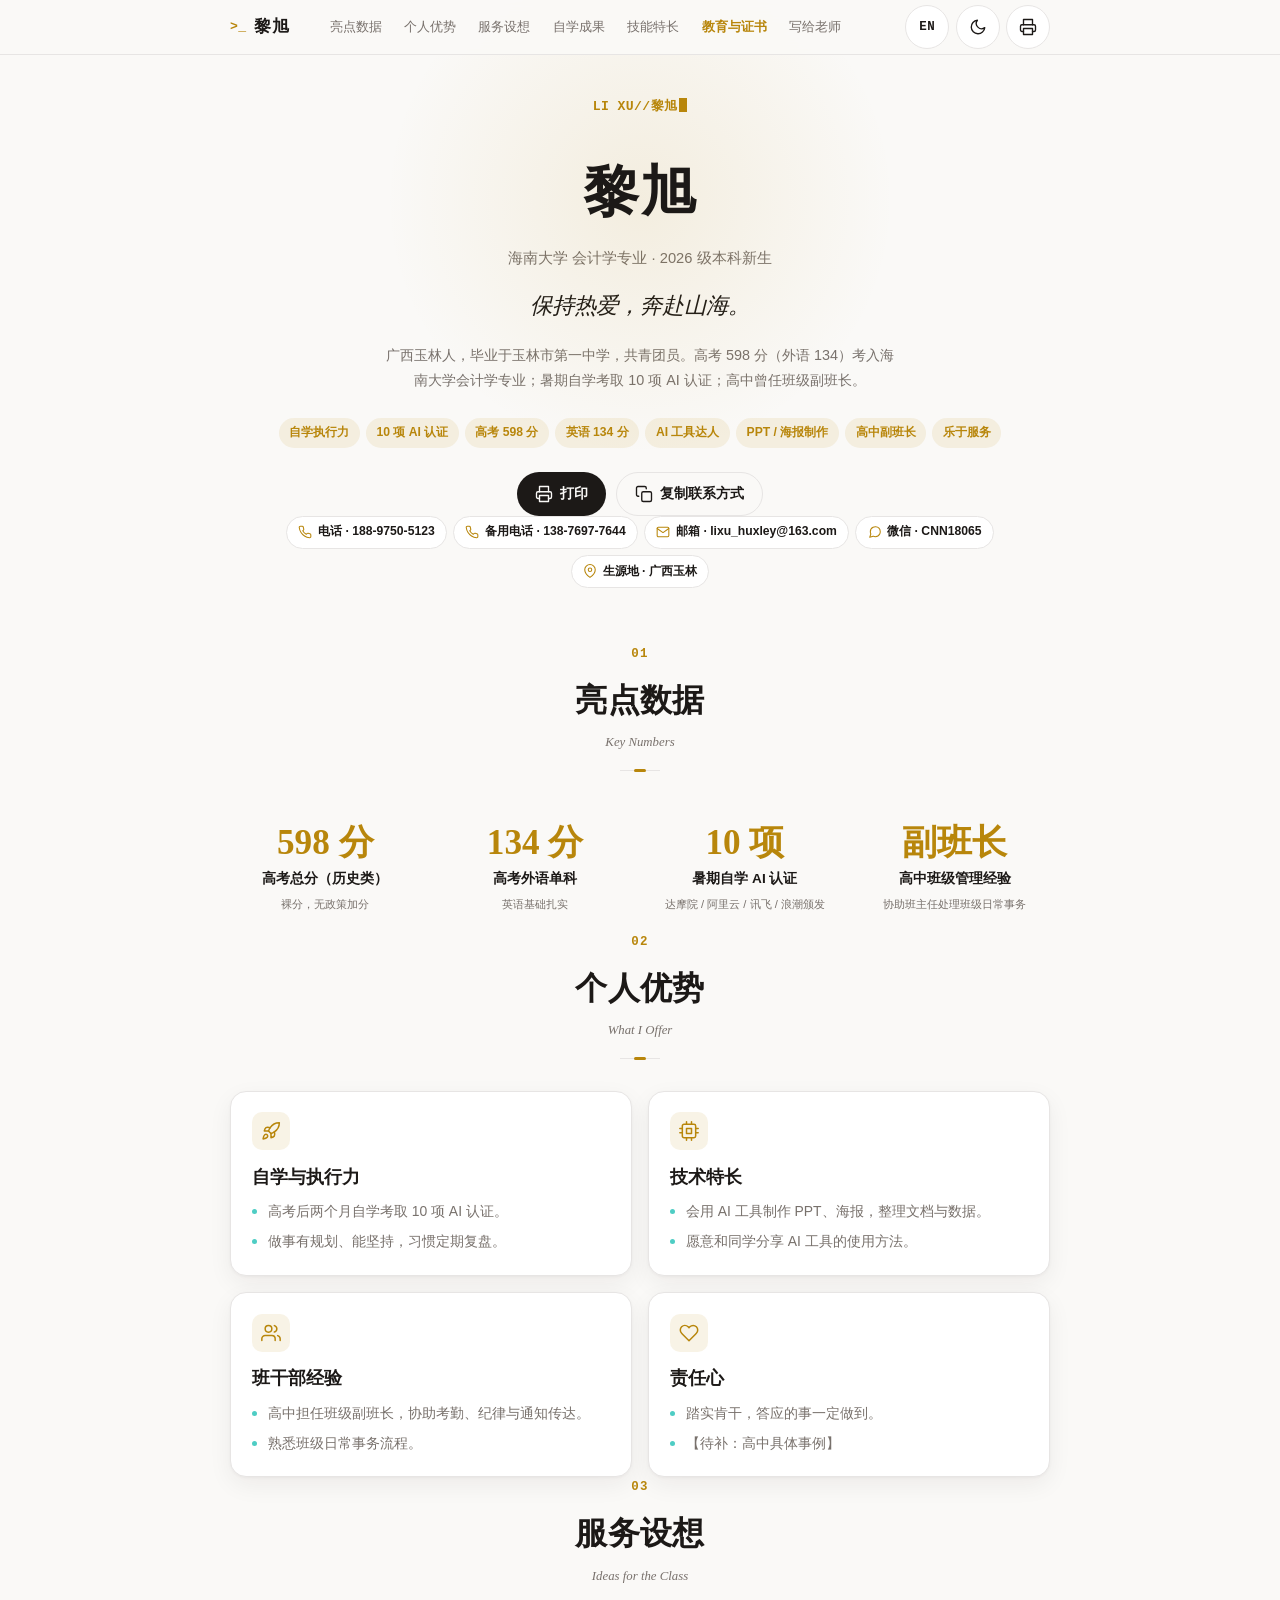
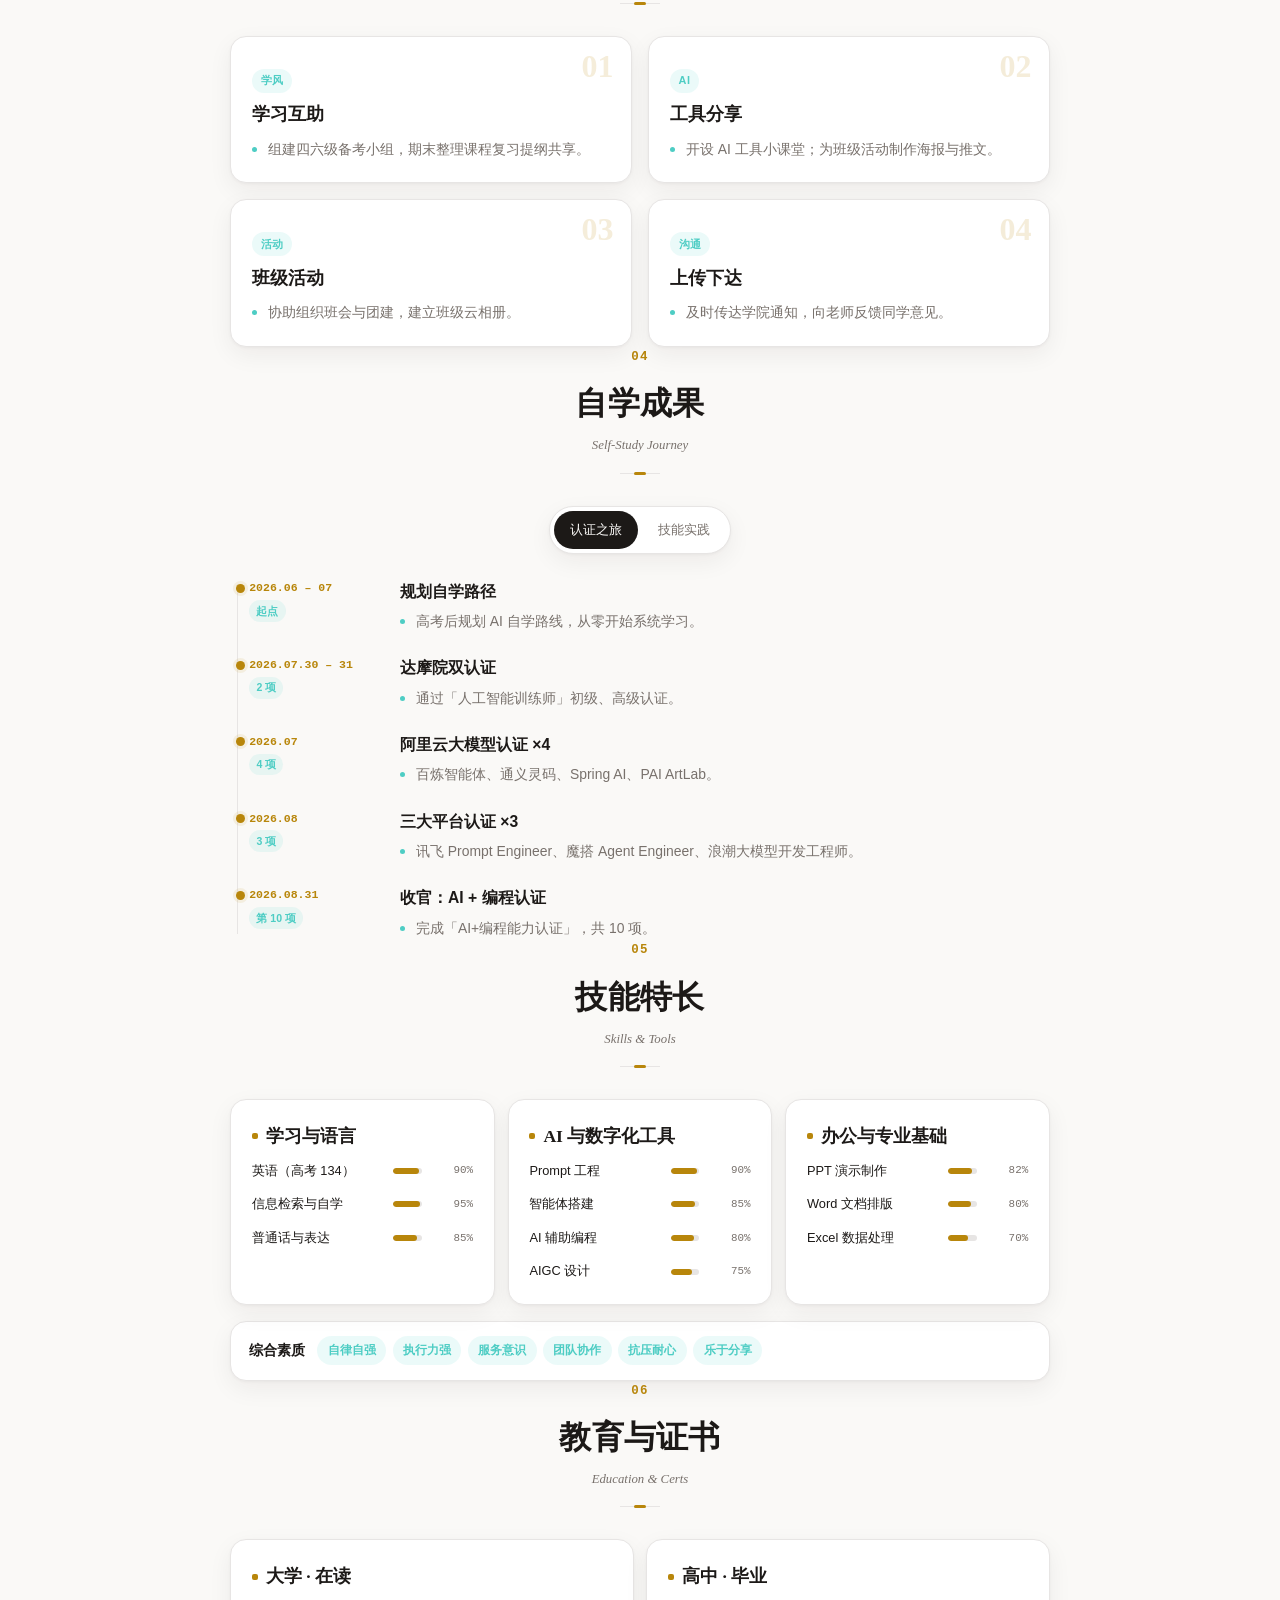
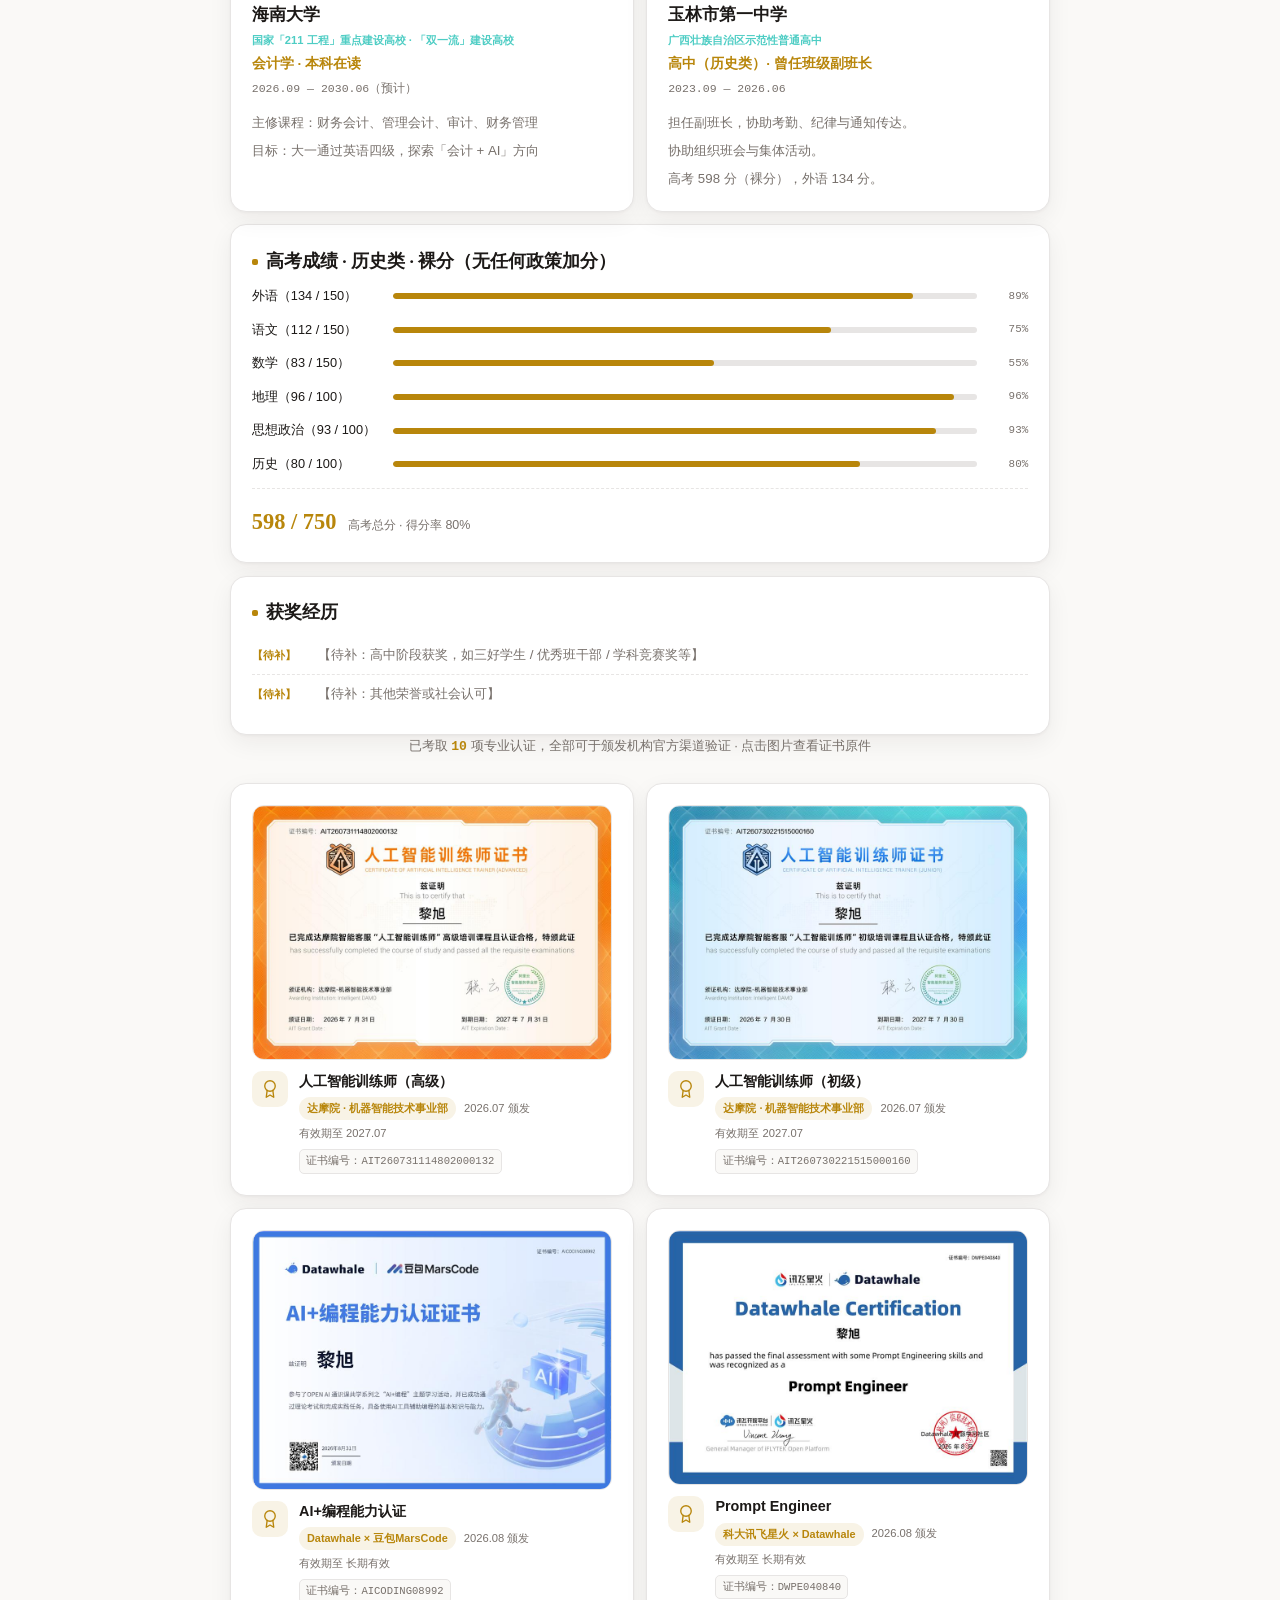
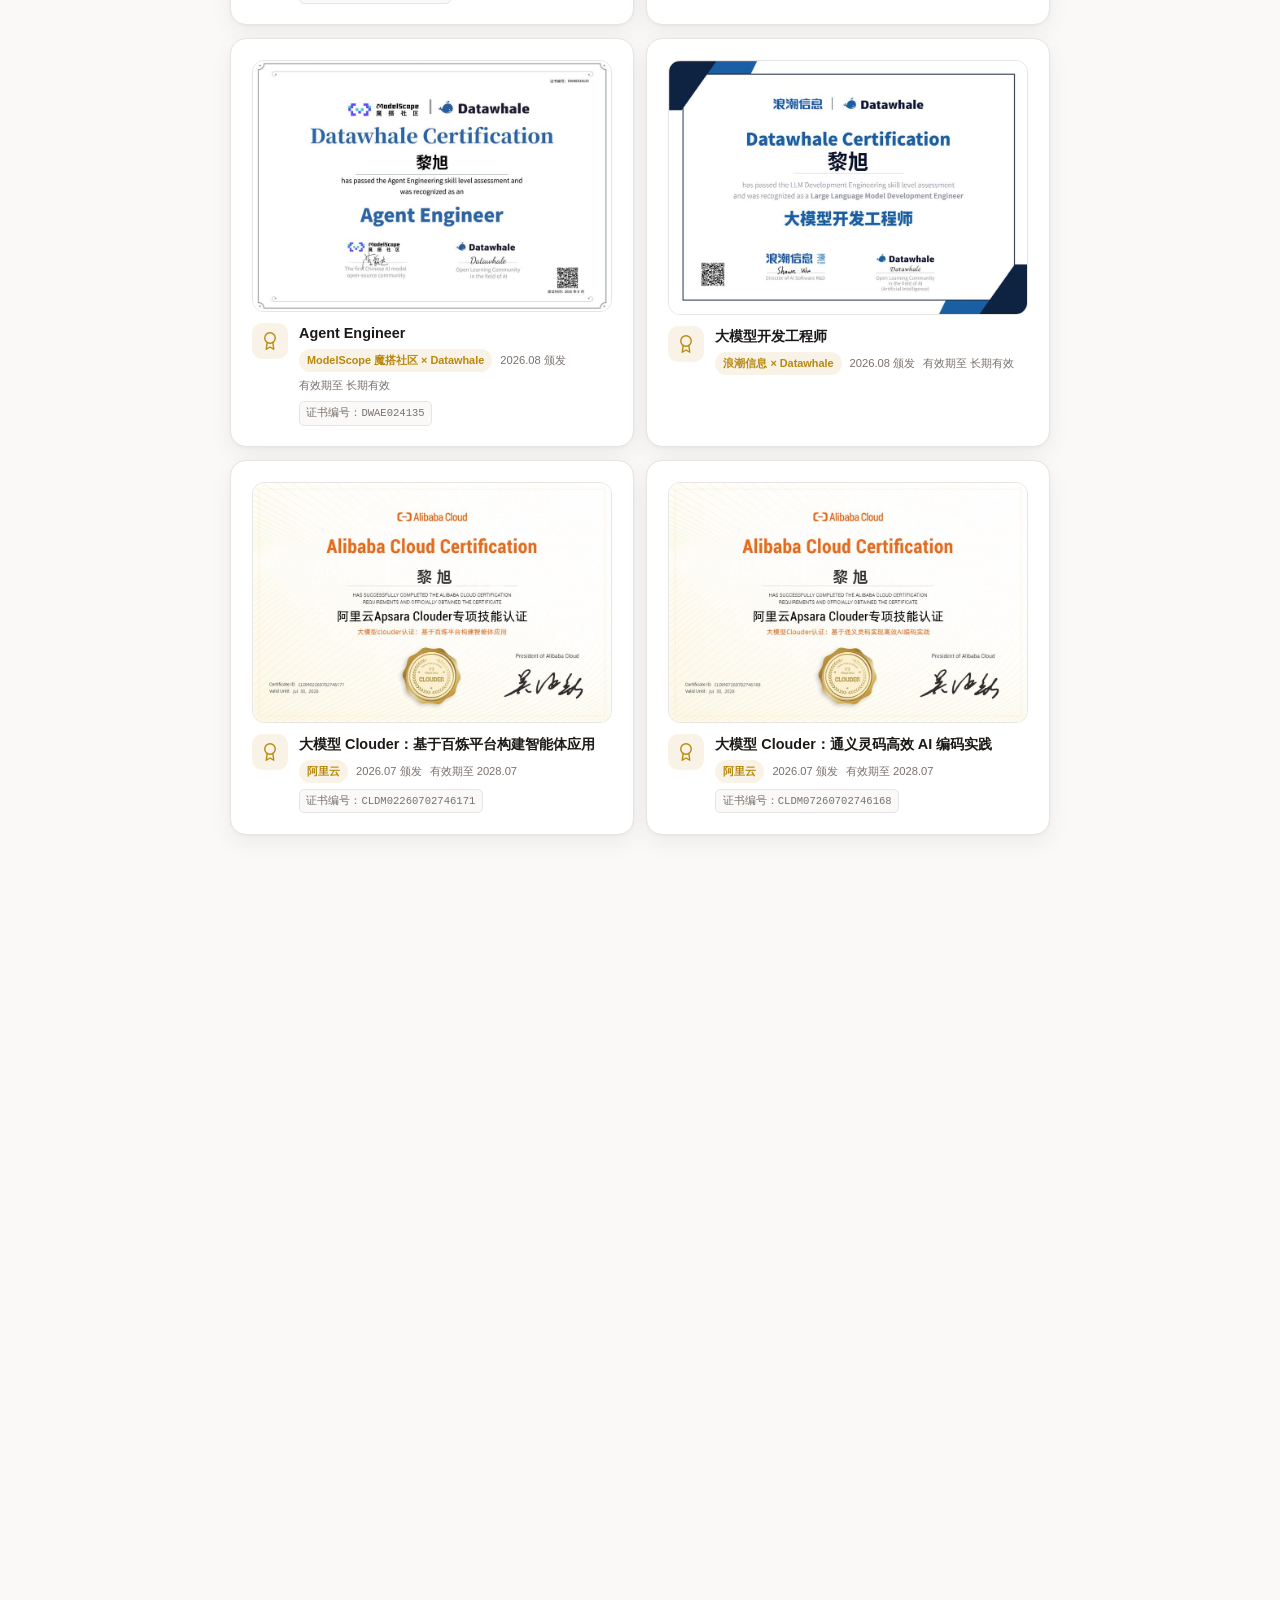
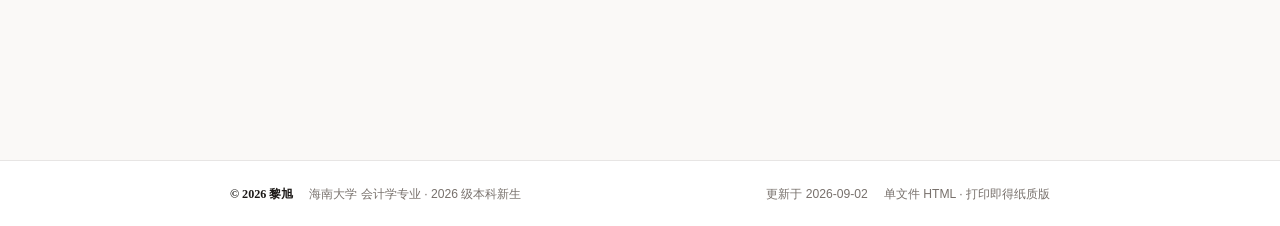
==== commit 541d402f: "Add files via upload" ====
--- a/index.html
+++ b/index.html
@@ -1,6 +1,4 @@
-<!DOCTYPE html>
-<html lang="zh-CN" data-theme="light">
-<head>
+<html lang="zh-CN" data-theme="dark" data-trae-theme="dark"><head>
 <meta charset="UTF-8">
 <meta name="viewport" content="width=device-width, initial-scale=1.0, viewport-fit=cover">
 <meta name="color-scheme" content="light dark">
@@ -330,89 +328,1211 @@
 .mb-vol-range::-webkit-slider-thumb{-webkit-appearance:none;width:11px;height:11px;border-radius:50%;background:var(--accent2);border:2px solid var(--bg2);box-shadow:0 1px 3px rgba(0,0,0,.25);cursor:pointer}
 .mb-vol-range::-moz-range-thumb{width:8px;height:8px;border-radius:50%;background:var(--accent2);border:2px solid var(--bg2);cursor:pointer}
 </style>
-</head>
+<style data-trae-edit-ui="true" id="trae-previewer-tools-styles">:root {
+  --trae-layer-image-download: 89990;
+  --trae-layer-browser-inspect-overlay: 90000;
+  --trae-layer-browser-inspect-highlight: 90010;
+  --trae-layer-browser-inspect-action: 90020;
+  --trae-layer-text-selection-action: 90030;
+  --trae-layer-edit-tooltip: 100095;
+}
+:root,
+[data-trae-theme='dark'] {
+  --trae-bg-base-default: #171717;
+  --trae-bg-menu: #222427;
+  --trae-bg-overlay-l1: rgba(255, 255, 255, 0.04);
+  --trae-bg-overlay-l2: rgba(255, 255, 255, 0.08);
+  --trae-bg-overlay-l3: rgba(255, 255, 255, 0.12);
+  --trae-bg-overlay-l4: rgba(255, 255, 255, 0.16);
+  --trae-bg-invert: #f5f9fe;
+  --trae-bg-invert-hover: #e8ecf0;
+  --trae-bg-invert-active: #dce0e4;
+  --trae-bg-invert-disabled: rgba(224, 226, 242, 0.12);
+  --bg-bg-brand-disabled: rgba(75, 63, 227, 0.35);
+  --bg-bg-brand-popup: rgba(106, 111, 255, 0.15);
+  --trae-border-l1: #e0e2f217;
+  --trae-border-l2: rgba(255, 255, 255, 0.12);
+  --trae-border-l3: rgba(255, 255, 255, 0.08);
+  --trae-border-neutral-l3: rgba(229, 229, 229, 0.20);
+  --trae-border-brand: #6a6fff;
+  --trae-text-default: #f5f9fe;
+  --trae-text-default-hover: #f5f9fe;
+  --trae-text-default-active: #f5f9fe;
+  --trae-text-secondary: rgba(245, 249, 254, 0.5);
+  --trae-text-tertiary: rgba(245, 249, 254, 0.4);
+  --trae-text-disabled: #666b75;
+  --trae-text-onaccent: #222427;
+  --trae-icon-default: #f5f9fe;
+  --trae-icon-secondary: rgba(245, 249, 254, 0.5);
+  --trae-icon-brand: #6a6fff;
+  --icon-icon-brand: var(--trae-icon-brand);
+  --trae-icon-onaccent: #222427;
+  --trae-status-success: #22c55e;
+  --trae-status-primary: #3b82f6;
+  --trae-status-primary-default: #387bff;
+  --trae-status-primary-surface-l1: rgba(53, 121, 255, 0.18);
+  --trae-status-success-default: #33c192;
+  --trae-status-success-surface-l1: rgba(0, 165, 110, 0.18);
+  --trae-status-error-default: #f65a5a;
+  --trae-status-error-surface-l1: rgba(246, 70, 70, 0.18);
+  --trae-annotation-marker-bg: #4b3fe3;
+  --trae-annotation-marker-text: #ffffff;
+  --trae-annotation-region-border: var(--trae-status-primary-default);
+  --trae-region-outside-mask-bg: rgba(0, 0, 0, 0.32);
+  --trae-panel-shadow: 0px 6px 24px -1px rgba(0, 0, 0, 0.16);
+  --trae-floating-shadow: 0px 2px 8px 0px rgba(0, 0, 0, 0.2);
+  --trae-shadow-elevation-50: 0 1px 2px -1px rgba(0, 0, 0, 0.45);
+  --text-text-default: var(--trae-text-default);
+  --text-text-onaccent: var(--trae-text-onaccent);
+  --bg-bg-menu: var(--trae-bg-menu);
+  --bg-bg-white: var(--trae-bg-menu);
+  --bg-bg-invert: var(--trae-bg-invert);
+  --bg-bg-invert-disabled: var(--trae-bg-invert-disabled);
+  --bg-bg-overlay-l1: var(--trae-bg-overlay-l1);
+  --bg-bg-overlay-l2: var(--trae-bg-overlay-l2);
+  --bg-bg-overlay-l3: var(--trae-bg-overlay-l3);
+  --border-border-neutral-l1: var(--trae-border-l1);
+  --border-border-brand: var(--trae-border-brand);
+  --border-border-brand-half: rgba(106, 111, 255, 0.4);
+  --status-error-default: var(--trae-status-error-default);
+  --status-error-surface-l1: var(--trae-status-error-surface-l1);
+  --radius-radius-md-12: 12px;
+  --spacers-spacer-0: 0;
+  --spacers-spacer-6: 6px;
+}
+
+[data-trae-theme='light'] {
+  --trae-bg-base-default: #fafafa;
+  --trae-bg-menu: #ffffff;
+  --trae-bg-overlay-l1: rgba(0, 0, 0, 0.04);
+  --trae-bg-overlay-l2: rgba(0, 0, 0, 0.06);
+  --trae-bg-overlay-l3: rgba(0, 0, 0, 0.08);
+  --trae-bg-overlay-l4: rgba(0, 0, 0, 0.12);
+  --trae-bg-invert: #1f2328;
+  --trae-bg-invert-hover: #32383f;
+  --trae-bg-invert-active: #444d56;
+  --trae-bg-invert-disabled: rgba(115, 115, 115, 0.20);
+  --bg-bg-brand-disabled: rgba(75, 63, 227, 0.22);
+  --bg-bg-brand-popup: rgba(170, 183, 255, 0.36);
+  --trae-border-l1: rgba(0, 0, 0, 0.1);
+  --trae-border-l2: rgba(0, 0, 0, 0.12);
+  --trae-border-l3: rgba(0, 0, 0, 0.08);
+  --trae-border-neutral-l3: rgba(115, 115, 115, 0.36);
+  --trae-border-brand: #4b3fe3;
+  --trae-text-default: #1f2328;
+  --trae-text-default-hover: #111214;
+  --trae-text-default-active: #111214;
+  --trae-text-secondary: rgba(31, 35, 40, 0.5);
+  --trae-text-tertiary: rgba(31, 35, 40, 0.4);
+  --trae-text-disabled: #a1a1a1;
+  --trae-text-onaccent: #ffffff;
+  --trae-icon-default: #1f2328;
+  --trae-icon-secondary: rgba(31, 35, 40, 0.5);
+  --trae-icon-brand: #4b3fe3;
+  --icon-icon-brand: var(--trae-icon-brand);
+  --trae-icon-onaccent: #ffffff;
+  --trae-status-success: #22c55e;
+  --trae-status-primary: #3b82f6;
+  --trae-status-primary-default: #2f74ff;
+  --trae-status-primary-surface-l1: rgba(47, 116, 255, 0.12);
+  --trae-status-success-default: #15a877;
+  --trae-status-success-surface-l1: rgba(64, 176, 139, 0.12);
+  --trae-status-error-default: #e8463a;
+  --trae-status-error-surface-l1: rgba(232, 70, 58, 0.12);
+  --trae-annotation-marker-bg: #4b3fe3;
+  --trae-annotation-marker-text: #ffffff;
+  --trae-annotation-region-border: var(--trae-status-primary-default);
+  --trae-region-outside-mask-bg: rgba(0, 0, 0, 0.18);
+  --trae-panel-shadow: 0px 6px 24px -1px rgba(24, 24, 24, 0.06);
+  --trae-floating-shadow: 0px 2px 8px 0px rgba(24, 24, 24, 0.2);
+  --trae-shadow-elevation-50: 0 1px 2px -1px rgba(24, 24, 24, 0.08);
+  --text-text-default: var(--trae-text-default);
+  --text-text-onaccent: var(--trae-text-onaccent);
+  --bg-bg-menu: var(--trae-bg-menu);
+  --bg-bg-white: var(--trae-bg-menu);
+  --bg-bg-invert: var(--trae-bg-invert);
+  --bg-bg-invert-disabled: var(--trae-bg-invert-disabled);
+  --bg-bg-overlay-l1: var(--trae-bg-overlay-l1);
+  --bg-bg-overlay-l2: var(--trae-bg-overlay-l2);
+  --bg-bg-overlay-l3: var(--trae-bg-overlay-l3);
+  --border-border-neutral-l1: var(--trae-border-l1);
+  --border-border-brand: var(--trae-border-brand);
+  --border-border-brand-half: rgba(75, 63, 227, 0.4);
+  --status-error-default: var(--trae-status-error-default);
+  --status-error-surface-l1: var(--trae-status-error-surface-l1);
+  --radius-radius-md-12: 12px;
+  --spacers-spacer-0: 0;
+  --spacers-spacer-6: 6px;
+}
+
+@keyframes trae-spin {
+  to {
+    transform: rotate(360deg);
+  }
+}
+
+@keyframes trae-edit-bar-enter {
+  from {
+    opacity: 0;
+    transform: translateY(-4px) scale(0.98);
+  }
+
+  to {
+    opacity: 1;
+    transform: translateY(0) scale(1);
+  }
+}
+
+@keyframes trae-edit-bar-leave {
+  from {
+    opacity: 1;
+    transform: translateY(0) scale(1);
+  }
+
+  to {
+    opacity: 0;
+    transform: translateY(-4px) scale(0.98);
+  }
+}
+
+@keyframes trae-edit-panel-leave {
+  from {
+    opacity: 1;
+    transform: translateY(0) scale(1);
+  }
+
+  to {
+    opacity: 0;
+    transform: translateY(-4px) scale(0.98);
+  }
+}
+
+.trae-edit-mode-active:not(.trae-edit-mode-dragging) body *:not([data-trae-edit-ui]):not([data-trae-edit-ui] *) {
+  transition: none !important;
+  animation-play-state: paused !important;
+}
+
+.trae-edit-mode-reorder-hit-test [data-trae-edit-ui]:not(.trae-edit-pointer-shield):not(.trae-edit-panel),
+.trae-edit-mode-reorder-hit-test [data-trae-edit-ui]:not(.trae-edit-pointer-shield):not(.trae-edit-panel) * {
+  pointer-events: none !important;
+}
+
+.trae-browser-inspect-overlay {
+  position: fixed;
+  top: 0;
+  left: 0;
+  width: 100%;
+  height: 100%;
+  z-index: var(--trae-layer-browser-inspect-overlay);
+  pointer-events: auto;
+  background: transparent;
+}
+
+.trae-browser-inspect-highlight-box {
+  position: absolute;
+  top: 0;
+  left: 0;
+  z-index: var(--trae-layer-browser-inspect-highlight);
+  display: none;
+}
+
+.trae-browser-inspect-highlight-tag {
+  position: absolute;
+  left: 0px;
+  top: 0px;
+  height: 18px;
+  padding: 0 6px;
+  box-sizing: border-box;
+  border-radius: 4px;
+  background-color: var(--trae-status-success-default);
+  color: var(--trae-text-onaccent);
+  font-size: 12px;
+  font-weight: 400;
+  display: none;
+  align-items: center;
+  z-index: var(--trae-layer-browser-inspect-action);
+}
+
+.trae-browser-inspect-highlight-box-show {
+  display: flex;
+}
+
+.trae-browser-inspect-highlight-tag.trae-browser-inspect-highlight-box-show {
+  display: none;
+}
+
+.trae-browser-inspect-select-button.trae-browser-inspect-highlight-box-show {
+  display: block !important;
+}
+
+.trae-browser-inspect-select-button {
+  position: absolute;
+  top: 0;
+  left: 0;
+  display: none;
+  z-index: var(--trae-layer-browser-inspect-action);
+}
+
+.trae-browser-inspect-select-highlight-box {
+  background: transparent !important;
+}
+
+.trae-browser-inspect-select-highlight-box .trae-browser-inspect-highlight-tag {
+  background-color: var(--trae-status-success-default);
+}
+
+.trae-add-to-chat-card {
+  display: block;
+  overflow: hidden;
+  background: var(--trae-bg-menu);
+  border: 1px solid var(--trae-border-l1);
+  border-radius: 8px;
+  box-shadow: var(--trae-floating-shadow);
+  transition:
+    width 0.25s cubic-bezier(0.4, 0, 0.2, 1),
+    height 0.25s cubic-bezier(0.4, 0, 0.2, 1);
+}
+
+.trae-add-to-chat-content {
+  position: relative;
+  width: max-content;
+}
+
+.trae-fade-exit {
+  opacity: 0;
+  transition: opacity 0.15s ease-out;
+}
+
+.trae-fade-enter {
+  opacity: 1;
+  transition: opacity 0.2s ease-in;
+}
+
+.trae-buttons-view {
+  display: flex;
+  align-items: center;
+  gap: 6px;
+  padding: 4px;
+  background: transparent;
+}
+
+.trae-action-button {
+  display: inline-flex;
+  align-items: center;
+  gap: 4px;
+  padding: 4px 8px;
+  background: transparent;
+  border: none;
+  border-radius: 4px;
+  cursor: pointer;
+  transform: none !important;
+  transition: none !important;
+  animation: none !important;
+}
+
+.trae-action-button:hover {
+  background: var(--trae-bg-overlay-l2);
+}
+
+.trae-action-button:active {
+  background: var(--trae-bg-overlay-l3);
+}
+
+.trae-action-button:focus-visible {
+  outline: 2px solid var(--trae-status-primary);
+  outline-offset: 1px;
+}
+
+.trae-action-button-icon {
+  display: flex;
+  align-items: center;
+  justify-content: center;
+  width: 16px;
+  height: 16px;
+  color: var(--trae-icon-default);
+  flex-shrink: 0;
+}
+
+.trae-action-button-title {
+  font-family: -apple-system, BlinkMacSystemFont, 'Segoe UI', Roboto, sans-serif;
+  font-size: 11px;
+  font-weight: 500;
+  line-height: 16px;
+  color: var(--trae-text-default);
+  white-space: nowrap;
+}
+
+.trae-edit-toolbar-button-active {
+  background: var(--bg-bg-brand-disabled, rgba(75, 63, 227, 0.22)) !important;
+  color: var(--icon-icon-brand, #4b3fe3) !important;
+  font-weight: bold !important;
+}
+
+.trae-edit-toolbar-button-active:hover {
+  background: var(--bg-bg-brand-popup, rgba(170, 183, 255, 0.36)) !important;
+}
+
+.trae-edit-toolbar button[data-action='alignment-dropdown']:hover,
+.trae-edit-toolbar button[data-action='text-align-dropdown']:hover,
+.trae-edit-toolbar button[data-action='font-decrease']:hover,
+.trae-edit-toolbar button[data-action='font-increase']:hover,
+.trae-edit-toolbar button[data-action^='align-']:hover {
+  border-radius: 8px;
+  background: var(--bg-bg-overlay-l1, rgba(115, 115, 115, 0.08)) !important;
+}
+
+.trae-edit-toolbar button[data-action='alignment-dropdown']:active,
+.trae-edit-toolbar button[data-action='text-align-dropdown']:active,
+.trae-edit-toolbar button[data-action='font-decrease']:active,
+.trae-edit-toolbar button[data-action='font-increase']:active,
+.trae-edit-toolbar button[data-action^='align-']:active {
+  border-radius: 8px;
+  background: var(--bg-bg-overlay-l2, rgba(115, 115, 115, 0.12)) !important;
+}
+
+.trae-comment-input {
+  background: transparent;
+  color: var(--trae-text-default);
+  caret-color: var(--trae-text-default);
+}
+
+.trae-comment-input::placeholder {
+  color: var(--trae-text-tertiary);
+}
+
+.trae-point-edit-bar,
+.trae-point-comment-input-bar,
+.trae-comment-only-panel {
+  transform-origin: top center;
+  will-change: opacity, transform;
+}
+
+.trae-edit-panel:not(.trae-edit-panel-leave) {
+  pointer-events: auto !important;
+}
+
+.trae-edit-bar-enter {
+  animation: trae-edit-bar-enter var(--transition-normal, 0.18s cubic-bezier(0.2, 0, 0, 1)) both;
+}
+
+.trae-edit-bar-leave {
+  pointer-events: none;
+  animation: trae-edit-bar-leave var(--transition-fast, 0.14s ease) both;
+}
+
+.trae-edit-panel-leave {
+  pointer-events: none;
+  animation: trae-edit-panel-leave var(--transition-fast, 0.14s ease) both;
+}
+
+.trae-edit-panel [data-trae-tooltip] {
+  position: relative;
+}
+
+.trae-edit-panel [data-trae-tooltip]::after {
+  content: attr(data-trae-tooltip);
+  position: absolute;
+  left: 50%;
+  bottom: calc(100% + 8px);
+  z-index: var(--trae-layer-edit-tooltip);
+  padding: 6px 10px;
+  border-radius: 6px;
+  background: var(--trae-bg-invert, var(--bg-bg-invert));
+  color: var(--trae-text-onaccent, var(--text-text-onaccent));
+  box-shadow: var(--trae-floating-shadow);
+  font-family: -apple-system, BlinkMacSystemFont, 'SF Pro Text', 'PingFang SC', sans-serif;
+  font-size: 11px;
+  font-weight: 500;
+  line-height: 16px;
+  letter-spacing: 0.039px;
+  white-space: nowrap;
+  pointer-events: none;
+  box-sizing: border-box;
+  opacity: 0;
+  transform: translateX(-50%);
+  visibility: hidden;
+}
+
+.trae-edit-panel [data-trae-tooltip]::before {
+  content: '';
+  position: absolute;
+  left: 50%;
+  bottom: calc(100% + 5px);
+  z-index: var(--trae-layer-edit-tooltip);
+  width: 8px;
+  height: 4px;
+  background: var(--trae-bg-invert, var(--bg-bg-invert));
+  clip-path: polygon(0 0, 100% 0, 50% 100%);
+  transform: translateX(-50%);
+  pointer-events: none;
+  opacity: 0;
+  visibility: hidden;
+}
+
+.trae-edit-panel [data-trae-tooltip]:hover::after,
+.trae-edit-panel [data-trae-tooltip]:focus-visible::after,
+.trae-edit-panel [data-trae-tooltip]:hover::before,
+.trae-edit-panel [data-trae-tooltip]:focus-visible::before {
+  opacity: 1;
+  visibility: visible;
+}
+
+.trae-comment-btn {
+  justify-content: center;
+  cursor: pointer;
+  transition: background-color 0.15s ease;
+}
+
+.trae-comment-btn:disabled {
+  cursor: not-allowed;
+}
+
+.trae-comment-btn:focus-visible {
+  outline: 2px solid var(--trae-status-primary);
+  outline-offset: 1px;
+}
+
+.trae-comment-btn-primary {
+  background: var(--trae-bg-invert);
+  color: var(--trae-text-onaccent);
+}
+
+.trae-comment-btn-primary:hover:not(:disabled) {
+  background: var(--trae-bg-invert-hover);
+}
+
+.trae-comment-btn-primary:active:not(:disabled) {
+  background: var(--trae-bg-invert-active);
+}
+
+.trae-comment-btn-primary:disabled {
+  background: var(--trae-bg-invert-disabled);
+  color: var(--trae-text-disabled);
+}
+
+.trae-comment-btn-secondary {
+  background: var(--trae-bg-overlay-l2);
+  color: var(--trae-text-default);
+}
+
+.trae-comment-btn-secondary:hover:not(:disabled) {
+  background: var(--trae-bg-overlay-l3);
+}
+
+.trae-comment-btn-secondary:active:not(:disabled) {
+  background: var(--trae-bg-overlay-l4);
+}
+
+.trae-comment-btn-secondary:disabled {
+  background: var(--trae-bg-overlay-l2);
+  color: var(--trae-text-disabled);
+}
+
+.trae-comment-btn-text {
+  background: transparent;
+  color: var(--trae-text-default);
+}
+
+.trae-comment-btn-text:hover:not(:disabled) {
+  border-radius: 8px;
+  background: var(--bg-bg-overlay-l1, var(--trae-bg-overlay-l1));
+  color: var(--trae-text-default-hover);
+}
+
+.trae-comment-btn-text:active:not(:disabled) {
+  border-radius: 8px;
+  background: var(--trae-bg-overlay-l2);
+  color: var(--trae-text-default-active);
+}
+
+.trae-comment-btn-text:disabled {
+  background: transparent;
+  color: var(--trae-text-disabled);
+}
+
+.trae-marking-btn {
+  justify-content: center;
+}
+
+.trae-marking-btn:hover:not(:disabled) {
+  background: var(--trae-bg-overlay-l1) !important;
+}
+
+.trae-marking-btn-active {
+  background: var(--bg-bg-brand-disabled, rgba(75, 63, 227, 0.22)) !important;
+  color: var(--icon-icon-brand, var(--trae-icon-brand)) !important;
+}
+
+.trae-marking-btn-active:hover {
+  background: var(--bg-bg-brand-popup, rgba(170, 183, 255, 0.36)) !important;
+  color: var(--icon-icon-brand, var(--trae-icon-brand)) !important;
+}
+
+.trae-marking-btn:active:not(:disabled) {
+  background: var(--trae-bg-overlay-l2) !important;
+}
+
+.trae-marking-btn:disabled {
+  color: var(--trae-text-disabled) !important;
+  cursor: not-allowed !important;
+}
+
+.trae-action-button-shortcut {
+  display: flex;
+  align-items: center;
+  gap: 2px;
+  color: var(--trae-icon-secondary);
+  flex-shrink: 0;
+}
+
+.trae-shortcut-container {
+  display: flex;
+  align-items: center;
+  gap: 2px;
+}
+
+.trae-shortcut-key {
+  font-family: -apple-system, BlinkMacSystemFont, 'Segoe UI', Roboto, sans-serif;
+  font-size: 11px;
+  font-weight: 500;
+  line-height: 12px;
+  color: var(--trae-icon-secondary);
+}
+
+.trae-add-to-chat-divider {
+  width: 2px;
+  height: 12px;
+  padding: 0 6px;
+  box-sizing: content-box;
+  background-clip: content-box;
+  background-color: var(--trae-border-l2);
+  flex-shrink: 0;
+}
+
+.trae-editor-view {
+  display: flex;
+  flex-direction: column;
+  width: 320px;
+  padding: 8px;
+  background: transparent;
+}
+
+.trae-editor-text-container {
+  display: flex;
+  align-items: center;
+  padding: 8px;
+  background: var(--trae-bg-overlay-l1);
+  border: 1px solid var(--trae-border-l3);
+  border-radius: 4px;
+  gap: 8px;
+}
+
+.trae-editor-textarea {
+  flex: 1;
+  padding: 0 2px;
+  border: none;
+  background: transparent;
+  font-family: -apple-system, BlinkMacSystemFont, 'Segoe UI', Roboto, sans-serif;
+  font-size: 13px;
+  font-weight: 400;
+  line-height: 20px;
+  color: var(--trae-text-default);
+  resize: none;
+  outline: none;
+  overflow-y: auto;
+  max-height: 140px;
+}
+
+.trae-editor-textarea::placeholder {
+  color: var(--trae-text-tertiary);
+}
+
+.trae-editor-action-bar {
+  display: flex;
+  align-items: center;
+  justify-content: flex-end;
+  gap: 4px;
+  max-height: 0;
+  opacity: 0;
+  overflow: hidden;
+  transition:
+    max-height 0.2s ease-out,
+    opacity 0.2s ease-out,
+    margin-top 0.2s ease-out;
+}
+
+.trae-editor-action-bar-visible {
+  max-height: 32px;
+  opacity: 1;
+  margin-top: 8px;
+}
+
+.trae-editor-cancel-button {
+  display: flex;
+  align-items: center;
+  justify-content: center;
+  height: 24px;
+  padding: 0 4px;
+  background: var(--trae-bg-overlay-l2);
+  border: none;
+  border-radius: 4px;
+  cursor: pointer;
+  transition: background-color 0.15s ease;
+}
+
+.trae-editor-cancel-button:hover {
+  background: var(--trae-bg-overlay-l3);
+}
+
+.trae-editor-cancel-button:active {
+  background: var(--trae-bg-overlay-l3);
+}
+
+.trae-editor-cancel-button:focus-visible {
+  outline: 2px solid var(--trae-status-primary);
+  outline-offset: 1px;
+}
+
+.trae-editor-cancel-text {
+  font-family: -apple-system, BlinkMacSystemFont, 'Segoe UI', Roboto, sans-serif;
+  font-size: 11px;
+  font-weight: 500;
+  line-height: 16px;
+  color: var(--trae-text-default);
+  white-space: nowrap;
+  padding: 0 4px;
+}
+
+.trae-editor-submit-button {
+  display: flex;
+  align-items: center;
+  justify-content: center;
+  height: 24px;
+  padding: 0 8px;
+  background: var(--trae-bg-invert);
+  border: none;
+  border-radius: 4px;
+  cursor: pointer;
+  transition: background-color 0.15s ease;
+}
+
+.trae-editor-submit-button:hover {
+  background: var(--trae-bg-invert-hover);
+}
+
+.trae-editor-submit-button:active {
+  background: var(--trae-bg-invert-active);
+}
+
+.trae-editor-submit-button:focus-visible {
+  outline: 2px solid var(--trae-status-primary);
+  outline-offset: 1px;
+}
+
+.trae-editor-submit-text {
+  font-family: -apple-system, BlinkMacSystemFont, 'Segoe UI', Roboto, sans-serif;
+  font-size: 11px;
+  font-weight: 500;
+  line-height: 16px;
+  color: var(--trae-text-onaccent);
+  white-space: nowrap;
+  padding: 0 4px;
+}
+
+.trae-editor-submit-icon {
+  display: flex;
+  align-items: center;
+  justify-content: center;
+  width: 12px;
+  height: 12px;
+  color: var(--trae-icon-onaccent);
+  flex-shrink: 0;
+}
+
+.trae-success-view {
+  display: flex;
+  align-items: center;
+  justify-content: center;
+  gap: 6px;
+  padding: 0 12px;
+  height: 32px;
+  white-space: nowrap;
+}
+
+.trae-success-icon {
+  display: flex;
+  align-items: center;
+  justify-content: center;
+  width: 16px;
+  height: 16px;
+  color: var(--trae-status-success);
+  flex-shrink: 0;
+}
+
+.trae-success-text {
+  font-family: -apple-system, BlinkMacSystemFont, 'Segoe UI', Roboto, sans-serif;
+  font-size: 12px;
+  font-weight: 400;
+  line-height: 18px;
+  color: var(--trae-text-default);
+  user-select: none;
+}
+</style><style data-trae-pptx-captured-css="true">:root { --bg: #faf9f7; --bg2: #ffffff; --ink: #1c1917; --muted: #78716c; --rule: #e7e5e4; --accent: #b8860b; --accent2: #4ECDC4; --accent-soft: rgba(184,134,11,.10); --accent2-soft: rgba(78,205,196,.11); --grad: linear-gradient(135deg,var(--accent),var(--accent2)); --shadow: 0 1px 3px rgba(28,25,23,.04),0 8px 24px rgba(28,25,23,.06); --shadow-lg: 0 6px 14px rgba(28,25,23,.08),0 24px 52px rgba(28,25,23,.12); --nav-bg: rgba(250,249,247,.92); --serif: Georgia,"Songti SC","STSong","Noto Serif SC","Times New Roman",serif; --sans: -apple-system,BlinkMacSystemFont,"Segoe UI","PingFang SC","Microsoft YaHei",sans-serif; --mono: ui-monospace,"SF Mono",Consolas,monospace; --tap: 44px; }
+[data-theme="dark"] { --bg: #1a1a1a; --bg2: #292524; --ink: #e7e5e4; --muted: #a8a29e; --rule: #44403c; --accent: #d4a017; --accent2: #4ECDC4; --accent-soft: rgba(212,160,23,.12); --accent2-soft: rgba(78,205,196,.11); --shadow: 0 1px 3px rgba(0,0,0,.3),0 8px 24px rgba(0,0,0,.35); --shadow-lg: 0 6px 14px rgba(0,0,0,.4),0 24px 52px rgba(0,0,0,.5); --nav-bg: rgba(26,26,26,.92); }
+* { margin: 0px; padding: 0px; box-sizing: border-box; }
+html { scroll-behavior: smooth; text-size-adjust: 100%; }
+body { font-family: var(--sans); background: var(--bg); color: var(--ink); font-size: 15px; line-height: 1.75; -webkit-font-smoothing: antialiased; }
+.wrap { max-width: 860px; margin: 0px auto; padding: 0px 1.25rem; }
+a { color: var(--accent); text-decoration: none; }
+:focus-visible { outline: 2px solid var(--accent); outline-offset: 2px; border-radius: 4px; }
+button { font-family: inherit; touch-action: manipulation; }
+.ic { width: 18px; height: 18px; flex: 0 0 auto; display: inline-block; vertical-align: -3px; }
+.nav { position: fixed; top: 0px; left: 0px; right: 0px; z-index: 60; background: var(--nav-bg); backdrop-filter: blur(14px) saturate(1.5); border-bottom: 1px solid var(--rule); transition: box-shadow 0.25s; }
+.nav.scrolled { box-shadow: rgba(28, 25, 23, 0.06) 0px 2px 12px; }
+.nav-inner { max-width: 860px; margin: 0px auto; padding: 0px 1.25rem; height: 54px; display: flex; align-items: center; gap: 0.7rem; }
+.brand { display: flex; align-items: center; gap: 0.5rem; color: var(--ink); white-space: nowrap; }
+.brand-term { font-family: var(--mono); font-size: 0.82rem; font-weight: 700; color: var(--accent); letter-spacing: 0.02em; }
+.brand-name { font-family: var(--serif); font-size: 1.05rem; font-weight: 700; letter-spacing: 0.02em; }
+.nav-links-desktop { display: none; gap: 0.1rem; flex: 1 1 0%; margin-left: 1.2rem; }
+.nav-link { display: inline-flex; align-items: center; min-height: 36px; padding: 0px 0.65rem; border-radius: 8px; font-size: 0.84rem; color: var(--muted); font-weight: 500; white-space: nowrap; transition: color 0.18s, background 0.18s; }
+.nav-link:hover { background: var(--accent-soft); color: var(--accent); }
+.nav-link.active { color: var(--accent); font-weight: 600; }
+.nav-actions { display: flex; gap: 0.4rem; margin-left: auto; flex: 0 0 auto; }
+.icon-btn { min-width: var(--tap); height: var(--tap); border-radius: 50%; border: 1px solid var(--rule); background: var(--bg2); color: var(--ink); display: flex; align-items: center; justify-content: center; cursor: pointer; transition: color 0.18s, border-color 0.18s, transform 0.18s; }
+.icon-btn:hover { color: var(--accent); border-color: var(--accent); transform: translateY(-1px); }
+.lang-btn { border-radius: 22px; padding: 0px 12px; font-size: 0.78rem; font-weight: 700; letter-spacing: 0.03em; font-family: var(--mono); }
+.nav-strip { max-width: 860px; margin: 0px auto; padding: 0px 1.25rem 0.4rem; overflow-x: auto; scrollbar-width: none; }
+.nav-strip::-webkit-scrollbar { display: none; }
+.nav-strip .nav-links { display: flex; gap: 0.15rem; width: max-content; }
+@media (min-width: 760px) {
+  .nav-strip { display: none; }
+  .nav-links-desktop { display: flex; }
+}
+.hero { position: relative; overflow: hidden; padding: 6rem 0px 3.5rem; text-align: center; }
+.hero::before { content: ""; position: absolute; top: -100px; left: 50%; transform: translateX(-50%); width: 600px; height: 600px; border-radius: 50%; background: radial-gradient(circle,var(--accent-soft) 0%,transparent 60%); pointer-events: none; }
+.term-intro { position: relative; font-family: var(--mono); font-size: 0.82rem; color: var(--accent); letter-spacing: 0.03em; margin-bottom: 1.5rem; font-weight: 600; }
+.term-intro .cursor { display: inline-block; width: 8px; height: 1.1em; background: var(--accent); margin-left: 2px; animation: 1s step-end 0s infinite normal none running blink; vertical-align: -2px; }
+@keyframes blink { 
+  50% { opacity: 0; }
+}
+.hero h1 { font-family: var(--serif); font-size: clamp(2.4rem, 8vw, 3.5rem); font-weight: 700; letter-spacing: 0.01em; margin-bottom: 0.3rem; position: relative; }
+.hero .role { font-size: 0.92rem; color: var(--muted); font-weight: 500; margin-bottom: 1rem; }
+.hero .tagline { font-family: var(--serif); font-size: clamp(1.1rem, 4vw, 1.4rem); font-style: italic; color: var(--ink); font-weight: 500; max-width: 560px; margin: 0px auto 1.2rem; line-height: 1.6; }
+.hero .summary { font-size: 0.9rem; color: var(--muted); max-width: 520px; margin: 0px auto 1.5rem; line-height: 1.8; }
+.chips { display: flex; flex-wrap: wrap; gap: 0.4rem; justify-content: center; margin-bottom: 1.5rem; }
+.chip { display: inline-flex; align-items: center; padding: 0.25rem 0.65rem; border-radius: 999px; background: var(--accent-soft); color: var(--accent); font-size: 0.76rem; font-weight: 600; transition: transform 0.18s; }
+.chip:hover { transform: translateY(-2px); }
+.chip.soft { background: var(--accent2-soft); color: var(--accent2); }
+.contact-row { display: flex; flex-wrap: wrap; gap: 0.4rem; justify-content: center; }
+.c-chip { display: inline-flex; align-items: center; gap: 0.35rem; padding: 0.3rem 0.7rem; border-radius: 999px; background: var(--bg2); border: 1px solid var(--rule); font-size: 0.76rem; color: var(--muted); transition: border-color 0.18s, transform 0.18s; }
+.c-chip .ic { width: 14px; height: 14px; color: var(--accent); }
+.c-chip b { color: var(--ink); font-weight: 600; }
+.c-chip:hover { border-color: var(--accent); transform: translateY(-2px); }
+.c-chip.missing { border-style: dashed; }
+.c-chip.missing b { color: var(--muted); font-weight: 500; }
+.hero-cta { display: flex; flex-wrap: wrap; gap: 0.6rem; justify-content: center; margin-top: 1.5rem; }
+.btn { display: inline-flex; align-items: center; justify-content: center; gap: 0.4rem; min-height: 44px; padding: 0.5rem 1.15rem; border-radius: 999px; font-size: 0.86rem; font-weight: 600; border: 0px; cursor: pointer; transition: transform 0.2s, box-shadow 0.2s, border-color 0.2s, color 0.2s; }
+.btn-primary { background: var(--ink); color: var(--bg); }
+.btn-primary:hover { transform: translateY(-2px); box-shadow: rgba(28, 25, 23, 0.2) 0px 6px 20px; }
+.btn-ghost { background: transparent; color: var(--ink); border: 1px solid var(--rule); }
+.btn-ghost:hover { border-color: var(--accent); color: var(--accent); transform: translateY(-2px); }
+.sec { margin: 4rem 0px; scroll-margin-top: 80px; }
+.sec-head { text-align: center; margin-bottom: 2rem; }
+.sec-num { font-family: var(--mono); font-size: 0.78rem; font-weight: 700; color: var(--accent); letter-spacing: 0.1em; display: block; margin-bottom: 0.4rem; }
+.sec-head h2 { font-family: var(--serif); font-size: clamp(1.5rem, 5vw, 2rem); font-weight: 700; letter-spacing: 0.01em; margin-bottom: 0.2rem; }
+.sec-sub { font-size: 0.8rem; color: var(--muted); font-style: italic; font-family: var(--serif); }
+.sec-line { width: 40px; height: 1px; background: var(--rule); margin: 1rem auto 0px; position: relative; }
+.sec-line::after { content: ""; position: absolute; left: 50%; top: -1px; transform: translateX(-50%); width: 12px; height: 3px; border-radius: 3px; background: var(--accent); }
+.card { background: var(--bg2); border: 1px solid var(--rule); border-radius: 1rem; padding: 1.3rem; box-shadow: var(--shadow); transition: transform 0.22s, box-shadow 0.22s; }
+.card:hover { transform: translateY(-3px); box-shadow: var(--shadow-lg); }
+.stats { display: grid; grid-template-columns: repeat(2, 1fr); gap: 0.8rem; }
+.stat { text-align: center; padding: 1.2rem 0.8rem; }
+.stat-value { font-family: var(--serif); font-size: clamp(1.6rem, 6vw, 2.2rem); font-weight: 700; color: var(--accent); line-height: 1.2; }
+.stat-label { font-size: 0.85rem; font-weight: 600; margin-top: 0.2rem; }
+.stat-desc { font-size: 0.7rem; color: var(--muted); margin-top: 0.3rem; line-height: 1.5; }
+.card-grid { display: grid; grid-template-columns: 1fr; gap: 0.8rem; }
+.strength-ic { width: 38px; height: 38px; border-radius: 10px; background: var(--accent-soft); color: var(--accent); display: flex; align-items: center; justify-content: center; margin-bottom: 0.7rem; }
+.strength-ic .ic { width: 20px; height: 20px; }
+.card h3 { font-family: var(--serif); font-size: 1.1rem; font-weight: 700; margin-bottom: 0.5rem; }
+.pts { list-style: none; display: flex; flex-direction: column; gap: 0.4rem; }
+.pts li { position: relative; padding-left: 1rem; font-size: 0.87rem; color: var(--muted); line-height: 1.7; }
+.pts li::before { content: ""; position: absolute; left: 0px; top: 0.65em; width: 5px; height: 5px; border-radius: 50%; background: var(--accent2); }
+.pts li strong { color: var(--ink); font-weight: 600; }
+.plan { position: relative; overflow: hidden; padding-top: 2rem; }
+.plan-num { position: absolute; top: 0.8rem; right: 1.1rem; font-family: var(--serif); font-size: 2rem; font-weight: 700; color: var(--accent); opacity: 0.15; line-height: 1; }
+.plan-tag { display: inline-block; padding: 0.15rem 0.55rem; border-radius: 999px; background: var(--accent2-soft); color: var(--accent2); font-size: 0.68rem; font-weight: 700; letter-spacing: 0.04em; margin-bottom: 0.4rem; }
+.tabs { display: flex; gap: 0.2rem; padding: 0.25rem; background: var(--bg2); border: 1px solid var(--rule); border-radius: 999px; box-shadow: var(--shadow); margin-bottom: 1.5rem; overflow-x: auto; scrollbar-width: none; width: max-content; max-width: 100%; margin-left: auto; margin-right: auto; }
+.tabs::-webkit-scrollbar { display: none; }
+.tab { border: 0px; background: transparent; min-height: 38px; padding: 0px 1rem; border-radius: 999px; font-size: 0.84rem; font-weight: 500; color: var(--muted); cursor: pointer; white-space: nowrap; transition: color 0.2s, background 0.2s; }
+.tab:hover { color: var(--ink); background: var(--accent-soft); }
+.tab.active { background: var(--ink); color: var(--bg); }
+.panel { display: none; }
+.panel.active { display: block; animation: 0.28s ease 0s 1 normal none running fadeUp; }
+@keyframes fadeUp { 
+  0% { opacity: 0; transform: translateY(8px); }
+  100% { opacity: 1; transform: none; }
+}
+.panel-title { display: none; }
+.xp-list { position: relative; display: flex; flex-direction: column; gap: 1.3rem; padding-left: 1.2rem; }
+.xp-list::before { content: ""; position: absolute; left: 7px; top: 6px; bottom: 6px; width: 1px; background: var(--rule); }
+.xp { position: relative; }
+.xp::before { content: ""; position: absolute; left: -13px; top: 0.4rem; width: 9px; height: 9px; border-radius: 50%; background: var(--accent); box-shadow: 0 0 0 3px var(--accent-soft); }
+.xp-when { display: flex; gap: 0.5rem; align-items: baseline; flex-wrap: wrap; margin-bottom: 0.2rem; }
+.xp-date { font-family: var(--mono); font-size: 0.72rem; font-weight: 700; color: var(--accent); }
+.xp-badge { font-size: 0.66rem; font-weight: 600; color: var(--accent2); background: var(--accent2-soft); padding: 0.1rem 0.45rem; border-radius: 999px; }
+.xp h3 { font-size: 0.98rem; margin-bottom: 0.3rem; }
+.xp .pts { margin-top: 0.3rem; }
+.skill-grid { display: grid; grid-template-columns: 1fr; gap: 0.8rem; }
+.skill-title { font-family: var(--serif); font-size: 1rem; font-weight: 700; margin-bottom: 0.8rem; display: flex; align-items: center; gap: 0.5rem; }
+.skill-title::before { content: ""; width: 6px; height: 6px; border-radius: 2px; background: var(--accent); }
+.skill-row { display: grid; grid-template-columns: 1fr 40px; grid-template-areas: "label label" "bar level"; gap: 0.3rem 0.5rem; margin-bottom: 0.7rem; }
+.skill-row:last-child { margin-bottom: 0px; }
+.skill-label { font-size: 0.8rem; font-weight: 500; grid-area: label; }
+.bar { height: 6px; border-radius: 99px; background: var(--rule); overflow: hidden; grid-area: bar; }
+.bar-fill { height: 100%; width: 0px; border-radius: 99px; background: var(--accent); transition: width 0.9s cubic-bezier(0.22, 1, 0.36, 1); }
+.skill-level { font-family: var(--mono); font-size: 0.68rem; color: var(--muted); text-align: right; grid-area: level; align-self: center; }
+.soft-wrap { margin-top: 1rem; background: var(--bg2); border: 1px solid var(--rule); border-radius: 1rem; padding: 0.9rem 1.1rem; display: flex; align-items: center; gap: 0.8rem; flex-wrap: wrap; box-shadow: var(--shadow); }
+.soft-label { font-family: var(--serif); font-size: 0.9rem; font-weight: 700; flex: 0 0 auto; }
+.soft-wrap .chips { margin: 0px; justify-content: flex-start; }
+.total-line { margin-top: 0.8rem; padding-top: 0.8rem; border-top: 1px dashed var(--rule); display: flex; align-items: baseline; gap: 0.7rem; flex-wrap: wrap; }
+.total-line .tv { font-family: var(--serif); font-size: 1.4rem; font-weight: 700; color: var(--accent); }
+.total-line .tk { font-size: 0.78rem; color: var(--muted); }
+.edu-grid { display: grid; grid-template-columns: 1fr; gap: 0.8rem; margin-bottom: 0.8rem; }
+.block-title { font-family: var(--serif); font-size: 1rem; font-weight: 700; margin-bottom: 0.8rem; display: flex; align-items: center; gap: 0.5rem; }
+.block-title::before { content: ""; width: 6px; height: 6px; border-radius: 2px; background: var(--accent); }
+.edu-school { font-size: 1.05rem; font-weight: 700; font-family: var(--serif); }
+.edu-note { font-size: 0.7rem; color: var(--accent2); font-weight: 600; margin-top: 0.1rem; }
+.edu-sub { font-size: 0.85rem; color: var(--accent); font-weight: 600; margin-top: 0.1rem; }
+.edu-period { font-family: var(--mono); font-size: 0.72rem; color: var(--muted); margin-top: 0.2rem; }
+.edu-rows { margin-top: 0.7rem; display: flex; flex-direction: column; gap: 0.3rem; }
+.edu-rows div { font-size: 0.83rem; color: var(--muted); }
+.award-item { display: flex; gap: 0.7rem; align-items: baseline; padding: 0.45rem 0px; border-bottom: 1px dashed var(--rule); font-size: 0.84rem; }
+.award-item:last-child { border-bottom: 0px; }
+.award-item .yr { font-family: var(--mono); font-size: 0.7rem; color: var(--accent); font-weight: 600; flex: 0 0 auto; width: 55px; }
+.award-item .nm { color: var(--muted); }
+.cert-count { text-align: center; font-size: 0.82rem; color: var(--muted); margin-bottom: 1.5rem; }
+.cert-count b { color: var(--accent); font-family: var(--mono); }
+.cert-grid { display: grid; grid-template-columns: 1fr; gap: 0.8rem; }
+.cert { display: flex; flex-direction: column; gap: 0.7rem; }
+.cert-img { position: relative; display: block; width: 100%; padding: 0px; border: 1px solid var(--rule); border-radius: 0.75rem; overflow: hidden; background: rgb(255, 255, 255); cursor: zoom-in; margin: 0px; }
+.cert-img img { display: block; width: 100%; height: auto; }
+.cert-img::after { content: ""; position: absolute; inset: 0px; background: linear-gradient(transparent 65%, rgba(20, 18, 16, 0.3)); opacity: 0; transition: opacity 0.2s; pointer-events: none; }
+.cert-img:hover::after { opacity: 1; }
+.cert-zoom { position: absolute; right: 0.5rem; bottom: 0.5rem; z-index: 2; display: inline-flex; align-items: center; gap: 0.25rem; padding: 0.2rem 0.55rem; border-radius: 999px; background: rgba(255, 255, 255, 0.92); color: rgb(28, 25, 23); font-size: 0.66rem; font-weight: 600; opacity: 0; transform: translateY(4px); transition: opacity 0.2s, transform 0.2s; pointer-events: none; }
+.cert-img:hover .cert-zoom { opacity: 1; transform: none; }
+.cert-zoom .ic { width: 12px; height: 12px; }
+.cert-row { display: flex; gap: 0.7rem; align-items: flex-start; }
+.cert-ic { flex: 0 0 auto; width: 36px; height: 36px; border-radius: 10px; background: var(--accent-soft); color: var(--accent); display: flex; align-items: center; justify-content: center; }
+.cert-ic .ic { width: 18px; height: 18px; }
+.cert-body { min-width: 0px; }
+.cert-body h4 { font-size: 0.9rem; font-weight: 700; line-height: 1.5; }
+.cert-meta { display: flex; flex-wrap: wrap; gap: 0.25rem 0.5rem; align-items: center; margin-top: 0.3rem; font-size: 0.7rem; color: var(--muted); }
+.chip.issuer { background: var(--accent-soft); color: var(--accent); font-size: 0.68rem; font-weight: 600; padding: 0.12rem 0.5rem; border-radius: 999px; }
+.cert-id { display: inline-block; margin-top: 0.35rem; font-family: var(--mono); font-size: 0.66rem; color: var(--muted); background: var(--bg); border: 1px solid var(--rule); border-radius: 5px; padding: 0.12rem 0.4rem; }
+.lb { position: fixed; inset: 0px; z-index: 90; display: flex; flex-direction: column; align-items: center; justify-content: center; gap: 0.7rem; padding: 3rem 1rem 2rem; background: rgba(10, 10, 8, 0.93); backdrop-filter: blur(10px); opacity: 0; pointer-events: none; transition: opacity 0.22s; }
+.lb.show { opacity: 1; pointer-events: auto; }
+.lb img { max-width: min(100%, 960px); max-height: 75vh; width: auto; height: auto; border-radius: 8px; box-shadow: rgba(0, 0, 0, 0.55) 0px 24px 70px; transform: scale(0.97); transition: transform 0.22s; }
+.lb.show img { transform: scale(1); }
+.lb-cap { color: rgba(255, 255, 255, 0.9); font-size: 0.82rem; text-align: center; max-width: 600px; line-height: 1.6; }
+.lb-hint { color: rgba(255, 255, 255, 0.5); font-size: 0.7rem; }
+.lb-close { position: absolute; top: calc(.8rem + env(safe-area-inset-top)); right: 0.8rem; width: 44px; height: 44px; border-radius: 50%; border: 1px solid rgba(255, 255, 255, 0.25); background: rgba(255, 255, 255, 0.1); color: rgb(255, 255, 255); font-size: 1.2rem; cursor: pointer; display: flex; align-items: center; justify-content: center; transition: background 0.2s; }
+.lb-close:hover { background: rgba(255, 255, 255, 0.2); }
+.letter { position: relative; background: var(--bg2); border: 1px solid var(--rule); border-radius: 1rem; padding: 2rem 1.6rem 1.8rem; box-shadow: var(--shadow); overflow: hidden; }
+.letter::before { content: "“"; position: absolute; top: -8px; left: 1rem; font-family: var(--serif); font-size: 4rem; color: var(--accent); opacity: 0.2; line-height: 1.2; }
+.letter .salute { font-weight: 700; color: var(--ink); font-size: 0.98rem; }
+.letter p { margin-top: 0.85rem; font-size: 0.9rem; color: var(--muted); text-align: justify; line-height: 1.85; }
+.letter p strong { color: var(--ink); font-weight: 600; }
+.letter .sign { margin-top: 1.4rem; text-align: right; color: var(--ink); font-weight: 700; line-height: 1.6; }
+.letter .sign span { display: block; font-size: 0.76rem; color: var(--muted); font-weight: 400; font-family: var(--mono); }
+footer { margin-top: 4rem; border-top: 1px solid var(--rule); background: var(--bg2); padding-top: 1.4rem; padding-right: 0px; padding-left: 0px; padding-bottom: calc(1.4rem + env(safe-area-inset-bottom)); }
+.foot-inner { display: flex; justify-content: space-between; align-items: center; gap: 0.8rem; flex-wrap: wrap; font-size: 0.76rem; color: var(--muted); }
+.foot-name { font-family: var(--serif); font-weight: 700; color: var(--ink); }
+.foot-left, .foot-right { display: flex; gap: 1rem; flex-wrap: wrap; align-items: center; }
+.backtop { position: fixed; right: 16px; bottom: calc(16px + env(safe-area-inset-bottom)); width: 44px; height: 44px; border-radius: 50%; border: 0px; background: var(--ink); color: var(--bg); cursor: pointer; display: flex; align-items: center; justify-content: center; box-shadow: rgba(28, 25, 23, 0.25) 0px 6px 20px; opacity: 0; transform: translateY(10px); pointer-events: none; transition: opacity 0.25s, transform 0.25s; z-index: 55; }
+.backtop.show { opacity: 1; transform: none; pointer-events: auto; }
+.backtop:hover { transform: translateY(-3px); }
+.toast { position: fixed; left: 50%; bottom: calc(28px + env(safe-area-inset-bottom)); transform: translateX(-50%) translateY(16px); background: var(--ink); color: var(--bg); padding: 0.5rem 1.1rem; border-radius: 999px; font-size: 0.8rem; font-weight: 600; box-shadow: var(--shadow-lg); opacity: 0; pointer-events: none; transition: opacity 0.28s, transform 0.28s; z-index: 70; max-width: 88vw; text-align: center; }
+.toast.show { opacity: 1; transform: translateX(-50%) translateY(0px); }
+.reveal { opacity: 0; transform: translateY(16px); transition: opacity 0.5s, transform 0.5s; }
+.reveal.in { opacity: 1; transform: none; }
+@media (prefers-reduced-motion: reduce) {
+  html { scroll-behavior: auto; }
+  *, ::before, ::after { animation: auto ease 0s 1 normal none running none !important; transition: none !important; }
+  .reveal { opacity: 1; transform: none; }
+}
+@media (min-width: 640px) {
+  body { font-size: 16px; }
+  .stats { grid-template-columns: repeat(4, 1fr); gap: 1rem; }
+  .card-grid { grid-template-columns: repeat(2, 1fr); gap: 1rem; }
+  .cert-grid { grid-template-columns: repeat(2, 1fr); }
+  .skill-grid { grid-template-columns: repeat(3, 1fr); }
+  .edu-grid { grid-template-columns: repeat(2, 1fr); }
+}
+@media (min-width: 760px) {
+  .xp { display: grid; grid-template-columns: 130px 1fr; gap: 1.3rem; }
+  .xp-when { flex-direction: column; gap: 0.1rem; padding-top: 0.05rem; }
+  .skill-row { grid-template-columns: 130px 1fr 40px; grid-template-areas: "label bar level"; gap: 0.7rem; align-items: center; }
+}
+@media (min-width: 880px) {
+  .stats { gap: 1.2rem; }
+}
+@media print {
+  @page { margin: 12mm; }
+  :root, [data-theme="dark"] { --bg: #fff; --bg2: #fff; --ink: #111; --muted: #555; --rule: #ddd; --accent: #b8860b; --accent2: #4ECDC4; --shadow: none; --shadow-lg: none; --nav-bg: #fff; }
+  body { background: rgb(255, 255, 255); font-size: 12px; }
+  .nav, .backtop, .toast, .hero-cta, .tabs, .nav-strip, .lb { display: none !important; }
+  .hero { padding: 0px 0px 1.2rem; text-align: left; border-bottom: 1.5px solid var(--ink); }
+  .hero::before { display: none; }
+  .hero h1 { font-size: 2rem; }
+  .hero .tagline, .hero .summary { margin-left: 0px; margin-right: 0px; max-width: 100%; }
+  .chips, .contact-row { justify-content: flex-start; }
+  .stat-value { color: var(--accent); }
+  [role="tabpanel"] { display: block !important; }
+  .reveal { opacity: 1 !important; transform: none !important; }
+  .sec { margin: 1.5rem 0px; break-inside: avoid; }
+  .card, .stat, .xp, .cert, .letter { box-shadow: none; break-inside: avoid; }
+  .cert-zoom { display: none; }
+  .cert-img { cursor: default; }
+  .cert-img, .cert-img img { break-inside: avoid; }
+  .cert-grid { grid-template-columns: 1fr 1fr; gap: 6mm; }
+  .letter { border: 1.5px solid var(--ink); }
+  a { color: inherit; }
+  .music-fab, .music-exp, .music-bar { display: none !important; }
+}
+.music-fab { position: fixed; right: 16px; bottom: calc(68px + env(safe-area-inset-bottom)); width: 44px; height: 44px; border-radius: 50%; border: 0px; background: var(--grad); color: rgb(255, 255, 255); cursor: pointer; display: flex; align-items: center; justify-content: center; box-shadow: var(--shadow-lg); z-index: 72; opacity: 0; pointer-events: none; transform: translateY(10px); transition: opacity 0.35s, transform 0.35s cubic-bezier(0.22, 1, 0.36, 1); }
+.music-fab.ready { opacity: 1; pointer-events: auto; transform: none; }
+.music-fab:hover { transform: translateY(-2px) scale(1.05); }
+.music-fab:active { transform: scale(0.95); }
+.music-fab svg { width: 20px; height: 20px; filter: drop-shadow(rgba(0, 0, 0, 0.25) 0px 1px 2px); }
+.music-fab.playing svg { animation: 5.5s linear 0s infinite normal none running mf-spin; }
+.music-fab::after { content: ""; position: absolute; inset: -5px; border-radius: 50%; border: 2px solid var(--accent2); opacity: 0; pointer-events: none; }
+.music-fab.playing::after { animation: 1.9s ease-out 0s infinite normal none running mf-wave; }
+.music-fab.idle-hint { animation: 2.6s ease-in-out 1.5s 3 normal none running mf-hint; }
+@keyframes mf-spin { 
+  100% { transform: rotate(360deg); }
+}
+@keyframes mf-wave { 
+  0% { transform: scale(0.85); opacity: 0.55; }
+  100% { transform: scale(1.32); opacity: 0; }
+}
+@keyframes mf-hint { 
+  0%, 100% { transform: none; }
+  50% { transform: scale(1.09); }
+}
+.music-exp { position: fixed; right: 25px; bottom: calc(120px + env(safe-area-inset-bottom)); width: 26px; height: 26px; border-radius: 50%; border: 1px solid var(--rule); background: var(--bg2); color: var(--muted); cursor: pointer; display: flex; align-items: center; justify-content: center; z-index: 72; opacity: 0; pointer-events: none; box-shadow: var(--shadow); transition: opacity 0.35s, color 0.18s, border-color 0.18s; }
+.music-exp.ready { opacity: 1; pointer-events: auto; }
+.music-exp:hover { color: var(--accent); border-color: var(--accent); }
+.music-exp svg { width: 13px; height: 13px; transition: transform 0.3s; }
+.music-exp.open svg { transform: rotate(180deg); }
+.music-bar { position: fixed; right: 16px; bottom: calc(154px + env(safe-area-inset-bottom)); width: min(320px, -32px + 100vw); background: var(--bg2); border: 1px solid var(--rule); border-radius: 16px; box-shadow: var(--shadow-lg); z-index: 73; padding: 0.85rem 0.95rem 0.95rem; opacity: 0; transform: translateY(14px) scale(0.96); pointer-events: none; transition: opacity 0.28s, transform 0.28s cubic-bezier(0.22, 1, 0.36, 1); }
+.music-bar.open { opacity: 1; transform: none; pointer-events: auto; }
+.mb-head { display: flex; align-items: center; gap: 0.6rem; margin-bottom: 0.7rem; }
+.mb-disc { flex: 0 0 auto; width: 34px; height: 34px; border-radius: 50%; background: var(--grad); color: rgb(255, 255, 255); display: flex; align-items: center; justify-content: center; box-shadow: rgba(0, 0, 0, 0.18) 0px 2px 8px; }
+.mb-disc svg { width: 16px; height: 16px; }
+.music-bar.playing .mb-disc { animation: 5.5s linear 0s infinite normal none running mf-spin; }
+.mb-title { flex: 1 1 0%; min-width: 0px; line-height: 1.3; }
+.mb-title b { display: block; font-size: 0.88rem; color: var(--ink); white-space: nowrap; overflow: hidden; text-overflow: ellipsis; }
+.mb-title span { font-size: 0.68rem; color: var(--muted); font-family: var(--mono); }
+.mb-btn { min-width: 32px; height: 32px; border-radius: 50%; border: 1px solid transparent; background: transparent; color: var(--muted); display: flex; align-items: center; justify-content: center; cursor: pointer; transition: color 0.18s, background 0.18s; }
+.mb-btn:hover { color: var(--accent); background: var(--accent-soft); }
+.mb-btn svg { width: 16px; height: 16px; }
+.mb-btn.active { color: var(--accent); }
+.mb-play { min-width: 42px; height: 42px; border-radius: 50%; border: 0px; background: var(--grad); color: rgb(255, 255, 255); display: flex; align-items: center; justify-content: center; cursor: pointer; box-shadow: rgba(184, 134, 11, 0.32) 0px 3px 10px; transition: transform 0.2s cubic-bezier(0.22, 1, 0.36, 1), box-shadow 0.2s; }
+.mb-play:hover { transform: scale(1.07); }
+.mb-play:active { transform: scale(0.97); }
+.mb-play svg { width: 17px; height: 17px; }
+.mb-progress { display: flex; align-items: center; gap: 0.5rem; margin-bottom: 0.65rem; }
+.mb-time { flex: 0 0 auto; font-family: var(--mono); font-size: 0.64rem; color: var(--muted); min-width: 32px; text-align: center; }
+.mb-seek { flex: 1 1 0%; appearance: none; height: 4px; border-radius: 99px; background: var(--rule); outline: none; cursor: pointer; margin: 0px; }
+.mb-seek::-webkit-slider-thumb { appearance: none; width: 12px; height: 12px; border-radius: 50%; background: var(--accent); border: 2px solid var(--bg2); box-shadow: rgba(0, 0, 0, 0.3) 0px 1px 4px; cursor: pointer; }
+.mb-ctrl { display: flex; align-items: center; justify-content: center; gap: 0.55rem; margin-bottom: 0.65rem; }
+.mb-vol { display: flex; align-items: center; gap: 0.5rem; }
+.mb-vol .mb-btn { min-width: 28px; height: 28px; }
+.mb-vol .mb-btn svg { width: 14px; height: 14px; }
+.mb-vol-range { flex: 1 1 0%; appearance: none; height: 3px; border-radius: 99px; background: var(--rule); outline: none; cursor: pointer; margin: 0px; }
+.mb-vol-range::-webkit-slider-thumb { appearance: none; width: 11px; height: 11px; border-radius: 50%; background: var(--accent2); border: 2px solid var(--bg2); box-shadow: rgba(0, 0, 0, 0.25) 0px 1px 3px; cursor: pointer; }
+:root { --trae-layer-image-download: 89990; --trae-layer-browser-inspect-overlay: 90000; --trae-layer-browser-inspect-highlight: 90010; --trae-layer-browser-inspect-action: 90020; --trae-layer-text-selection-action: 90030; --trae-layer-edit-tooltip: 100095; }
+:root, [data-trae-theme="dark"] { --trae-bg-base-default: #171717; --trae-bg-menu: #222427; --trae-bg-overlay-l1: rgba(255, 255, 255, 0.04); --trae-bg-overlay-l2: rgba(255, 255, 255, 0.08); --trae-bg-overlay-l3: rgba(255, 255, 255, 0.12); --trae-bg-overlay-l4: rgba(255, 255, 255, 0.16); --trae-bg-invert: #f5f9fe; --trae-bg-invert-hover: #e8ecf0; --trae-bg-invert-active: #dce0e4; --trae-bg-invert-disabled: rgba(224, 226, 242, 0.12); --bg-bg-brand-disabled: rgba(75, 63, 227, 0.35); --bg-bg-brand-popup: rgba(106, 111, 255, 0.15); --trae-border-l1: #e0e2f217; --trae-border-l2: rgba(255, 255, 255, 0.12); --trae-border-l3: rgba(255, 255, 255, 0.08); --trae-border-neutral-l3: rgba(229, 229, 229, 0.20); --trae-border-brand: #6a6fff; --trae-text-default: #f5f9fe; --trae-text-default-hover: #f5f9fe; --trae-text-default-active: #f5f9fe; --trae-text-secondary: rgba(245, 249, 254, 0.5); --trae-text-tertiary: rgba(245, 249, 254, 0.4); --trae-text-disabled: #666b75; --trae-text-onaccent: #222427; --trae-icon-default: #f5f9fe; --trae-icon-secondary: rgba(245, 249, 254, 0.5); --trae-icon-brand: #6a6fff; --icon-icon-brand: var(--trae-icon-brand); --trae-icon-onaccent: #222427; --trae-status-success: #22c55e; --trae-status-primary: #3b82f6; --trae-status-primary-default: #387bff; --trae-status-primary-surface-l1: rgba(53, 121, 255, 0.18); --trae-status-success-default: #33c192; --trae-status-success-surface-l1: rgba(0, 165, 110, 0.18); --trae-status-error-default: #f65a5a; --trae-status-error-surface-l1: rgba(246, 70, 70, 0.18); --trae-annotation-marker-bg: #4b3fe3; --trae-annotation-marker-text: #ffffff; --trae-annotation-region-border: var(--trae-status-primary-default); --trae-region-outside-mask-bg: rgba(0, 0, 0, 0.32); --trae-panel-shadow: 0px 6px 24px -1px rgba(0, 0, 0, 0.16); --trae-floating-shadow: 0px 2px 8px 0px rgba(0, 0, 0, 0.2); --trae-shadow-elevation-50: 0 1px 2px -1px rgba(0, 0, 0, 0.45); --text-text-default: var(--trae-text-default); --text-text-onaccent: var(--trae-text-onaccent); --bg-bg-menu: var(--trae-bg-menu); --bg-bg-white: var(--trae-bg-menu); --bg-bg-invert: var(--trae-bg-invert); --bg-bg-invert-disabled: var(--trae-bg-invert-disabled); --bg-bg-overlay-l1: var(--trae-bg-overlay-l1); --bg-bg-overlay-l2: var(--trae-bg-overlay-l2); --bg-bg-overlay-l3: var(--trae-bg-overlay-l3); --border-border-neutral-l1: var(--trae-border-l1); --border-border-brand: var(--trae-border-brand); --border-border-brand-half: rgba(106, 111, 255, 0.4); --status-error-default: var(--trae-status-error-default); --status-error-surface-l1: var(--trae-status-error-surface-l1); --radius-radius-md-12: 12px; --spacers-spacer-0: 0; --spacers-spacer-6: 6px; }
+[data-trae-theme="light"] { --trae-bg-base-default: #fafafa; --trae-bg-menu: #ffffff; --trae-bg-overlay-l1: rgba(0, 0, 0, 0.04); --trae-bg-overlay-l2: rgba(0, 0, 0, 0.06); --trae-bg-overlay-l3: rgba(0, 0, 0, 0.08); --trae-bg-overlay-l4: rgba(0, 0, 0, 0.12); --trae-bg-invert: #1f2328; --trae-bg-invert-hover: #32383f; --trae-bg-invert-active: #444d56; --trae-bg-invert-disabled: rgba(115, 115, 115, 0.20); --bg-bg-brand-disabled: rgba(75, 63, 227, 0.22); --bg-bg-brand-popup: rgba(170, 183, 255, 0.36); --trae-border-l1: rgba(0, 0, 0, 0.1); --trae-border-l2: rgba(0, 0, 0, 0.12); --trae-border-l3: rgba(0, 0, 0, 0.08); --trae-border-neutral-l3: rgba(115, 115, 115, 0.36); --trae-border-brand: #4b3fe3; --trae-text-default: #1f2328; --trae-text-default-hover: #111214; --trae-text-default-active: #111214; --trae-text-secondary: rgba(31, 35, 40, 0.5); --trae-text-tertiary: rgba(31, 35, 40, 0.4); --trae-text-disabled: #a1a1a1; --trae-text-onaccent: #ffffff; --trae-icon-default: #1f2328; --trae-icon-secondary: rgba(31, 35, 40, 0.5); --trae-icon-brand: #4b3fe3; --icon-icon-brand: var(--trae-icon-brand); --trae-icon-onaccent: #ffffff; --trae-status-success: #22c55e; --trae-status-primary: #3b82f6; --trae-status-primary-default: #2f74ff; --trae-status-primary-surface-l1: rgba(47, 116, 255, 0.12); --trae-status-success-default: #15a877; --trae-status-success-surface-l1: rgba(64, 176, 139, 0.12); --trae-status-error-default: #e8463a; --trae-status-error-surface-l1: rgba(232, 70, 58, 0.12); --trae-annotation-marker-bg: #4b3fe3; --trae-annotation-marker-text: #ffffff; --trae-annotation-region-border: var(--trae-status-primary-default); --trae-region-outside-mask-bg: rgba(0, 0, 0, 0.18); --trae-panel-shadow: 0px 6px 24px -1px rgba(24, 24, 24, 0.06); --trae-floating-shadow: 0px 2px 8px 0px rgba(24, 24, 24, 0.2); --trae-shadow-elevation-50: 0 1px 2px -1px rgba(24, 24, 24, 0.08); --text-text-default: var(--trae-text-default); --text-text-onaccent: var(--trae-text-onaccent); --bg-bg-menu: var(--trae-bg-menu); --bg-bg-white: var(--trae-bg-menu); --bg-bg-invert: var(--trae-bg-invert); --bg-bg-invert-disabled: var(--trae-bg-invert-disabled); --bg-bg-overlay-l1: var(--trae-bg-overlay-l1); --bg-bg-overlay-l2: var(--trae-bg-overlay-l2); --bg-bg-overlay-l3: var(--trae-bg-overlay-l3); --border-border-neutral-l1: var(--trae-border-l1); --border-border-brand: var(--trae-border-brand); --border-border-brand-half: rgba(75, 63, 227, 0.4); --status-error-default: var(--trae-status-error-default); --status-error-surface-l1: var(--trae-status-error-surface-l1); --radius-radius-md-12: 12px; --spacers-spacer-0: 0; --spacers-spacer-6: 6px; }
+@keyframes trae-spin { 
+  100% { transform: rotate(360deg); }
+}
+@keyframes trae-edit-bar-enter { 
+  0% { opacity: 0; transform: translateY(-4px) scale(0.98); }
+  100% { opacity: 1; transform: translateY(0px) scale(1); }
+}
+@keyframes trae-edit-bar-leave { 
+  0% { opacity: 1; transform: translateY(0px) scale(1); }
+  100% { opacity: 0; transform: translateY(-4px) scale(0.98); }
+}
+@keyframes trae-edit-panel-leave { 
+  0% { opacity: 1; transform: translateY(0px) scale(1); }
+  100% { opacity: 0; transform: translateY(-4px) scale(0.98); }
+}
+.trae-edit-mode-active:not(.trae-edit-mode-dragging) body :not([data-trae-edit-ui]):not([data-trae-edit-ui] *) { transition: none !important; animation-play-state: paused !important; }
+.trae-edit-mode-reorder-hit-test [data-trae-edit-ui]:not(.trae-edit-pointer-shield):not(.trae-edit-panel), .trae-edit-mode-reorder-hit-test [data-trae-edit-ui]:not(.trae-edit-pointer-shield):not(.trae-edit-panel) * { pointer-events: none !important; }
+.trae-browser-inspect-overlay { position: fixed; top: 0px; left: 0px; width: 100%; height: 100%; z-index: var(--trae-layer-browser-inspect-overlay); pointer-events: auto; background: transparent; }
+.trae-browser-inspect-highlight-box { position: absolute; top: 0px; left: 0px; z-index: var(--trae-layer-browser-inspect-highlight); display: none; }
+.trae-browser-inspect-highlight-tag { position: absolute; left: 0px; top: 0px; height: 18px; padding: 0px 6px; box-sizing: border-box; border-radius: 4px; background-color: var(--trae-status-success-default); color: var(--trae-text-onaccent); font-size: 12px; font-weight: 400; display: none; align-items: center; z-index: var(--trae-layer-browser-inspect-action); }
+.trae-browser-inspect-highlight-box-show { display: flex; }
+.trae-browser-inspect-highlight-tag.trae-browser-inspect-highlight-box-show { display: none; }
+.trae-browser-inspect-select-button.trae-browser-inspect-highlight-box-show { display: block !important; }
+.trae-browser-inspect-select-button { position: absolute; top: 0px; left: 0px; display: none; z-index: var(--trae-layer-browser-inspect-action); }
+.trae-browser-inspect-select-highlight-box { background: transparent !important; }
+.trae-browser-inspect-select-highlight-box .trae-browser-inspect-highlight-tag { background-color: var(--trae-status-success-default); }
+.trae-add-to-chat-card { display: block; overflow: hidden; background: var(--trae-bg-menu); border: 1px solid var(--trae-border-l1); border-radius: 8px; box-shadow: var(--trae-floating-shadow); transition: width 0.25s cubic-bezier(0.4, 0, 0.2, 1), height 0.25s cubic-bezier(0.4, 0, 0.2, 1); }
+.trae-add-to-chat-content { position: relative; width: max-content; }
+.trae-fade-exit { opacity: 0; transition: opacity 0.15s ease-out; }
+.trae-fade-enter { opacity: 1; transition: opacity 0.2s ease-in; }
+.trae-buttons-view { display: flex; align-items: center; gap: 6px; padding: 4px; background: transparent; }
+.trae-action-button { display: inline-flex; align-items: center; gap: 4px; padding: 4px 8px; background: transparent; border: none; border-radius: 4px; cursor: pointer; transform: none !important; transition: none !important; animation: auto ease 0s 1 normal none running none !important; }
+.trae-action-button:hover { background: var(--trae-bg-overlay-l2); }
+.trae-action-button:active { background: var(--trae-bg-overlay-l3); }
+.trae-action-button:focus-visible { outline: 2px solid var(--trae-status-primary); outline-offset: 1px; }
+.trae-action-button-icon { display: flex; align-items: center; justify-content: center; width: 16px; height: 16px; color: var(--trae-icon-default); flex-shrink: 0; }
+.trae-action-button-title { font-family: -apple-system, BlinkMacSystemFont, "Segoe UI", Roboto, sans-serif; font-size: 11px; font-weight: 500; line-height: 16px; color: var(--trae-text-default); white-space: nowrap; }
+.trae-edit-toolbar-button-active { background: var(--bg-bg-brand-disabled, rgba(75, 63, 227, 0.22)) !important; color: var(--icon-icon-brand, #4b3fe3) !important; font-weight: bold !important; }
+.trae-edit-toolbar-button-active:hover { background: var(--bg-bg-brand-popup, rgba(170, 183, 255, 0.36)) !important; }
+.trae-edit-toolbar button[data-action="alignment-dropdown"]:hover, .trae-edit-toolbar button[data-action="text-align-dropdown"]:hover, .trae-edit-toolbar button[data-action="font-decrease"]:hover, .trae-edit-toolbar button[data-action="font-increase"]:hover, .trae-edit-toolbar button[data-action^="align-"]:hover { border-radius: 8px; background: var(--bg-bg-overlay-l1, rgba(115, 115, 115, 0.08)) !important; }
+.trae-edit-toolbar button[data-action="alignment-dropdown"]:active, .trae-edit-toolbar button[data-action="text-align-dropdown"]:active, .trae-edit-toolbar button[data-action="font-decrease"]:active, .trae-edit-toolbar button[data-action="font-increase"]:active, .trae-edit-toolbar button[data-action^="align-"]:active { border-radius: 8px; background: var(--bg-bg-overlay-l2, rgba(115, 115, 115, 0.12)) !important; }
+.trae-comment-input { background: transparent; color: var(--trae-text-default); caret-color: var(--trae-text-default); }
+.trae-comment-input::placeholder { color: var(--trae-text-tertiary); }
+.trae-point-edit-bar, .trae-point-comment-input-bar, .trae-comment-only-panel { transform-origin: center top; will-change: opacity, transform; }
+.trae-edit-panel:not(.trae-edit-panel-leave) { pointer-events: auto !important; }
+.trae-edit-bar-enter { animation: trae-edit-bar-enter var(--transition-normal, 0.18s cubic-bezier(0.2, 0, 0, 1)) both; }
+.trae-edit-bar-leave { pointer-events: none; animation: trae-edit-bar-leave var(--transition-fast, 0.14s ease) both; }
+.trae-edit-panel-leave { pointer-events: none; animation: trae-edit-panel-leave var(--transition-fast, 0.14s ease) both; }
+.trae-edit-panel [data-trae-tooltip] { position: relative; }
+.trae-edit-panel [data-trae-tooltip]::after { content: attr(data-trae-tooltip); position: absolute; left: 50%; bottom: calc(100% + 8px); z-index: var(--trae-layer-edit-tooltip); padding: 6px 10px; border-radius: 6px; background: var(--trae-bg-invert, var(--bg-bg-invert)); color: var(--trae-text-onaccent, var(--text-text-onaccent)); box-shadow: var(--trae-floating-shadow); font-family: -apple-system, BlinkMacSystemFont, "SF Pro Text", "PingFang SC", sans-serif; font-size: 11px; font-weight: 500; line-height: 16px; letter-spacing: 0.039px; white-space: nowrap; pointer-events: none; box-sizing: border-box; opacity: 0; transform: translateX(-50%); visibility: hidden; }
+.trae-edit-panel [data-trae-tooltip]::before { content: ""; position: absolute; left: 50%; bottom: calc(100% + 5px); z-index: var(--trae-layer-edit-tooltip); width: 8px; height: 4px; background: var(--trae-bg-invert, var(--bg-bg-invert)); clip-path: polygon(0px 0px, 100% 0px, 50% 100%); transform: translateX(-50%); pointer-events: none; opacity: 0; visibility: hidden; }
+.trae-edit-panel [data-trae-tooltip]:hover::after, .trae-edit-panel [data-trae-tooltip]:focus-visible::after, .trae-edit-panel [data-trae-tooltip]:hover::before, .trae-edit-panel [data-trae-tooltip]:focus-visible::before { opacity: 1; visibility: visible; }
+.trae-comment-btn { justify-content: center; cursor: pointer; transition: background-color 0.15s; }
+.trae-comment-btn:disabled { cursor: not-allowed; }
+.trae-comment-btn:focus-visible { outline: 2px solid var(--trae-status-primary); outline-offset: 1px; }
+.trae-comment-btn-primary { background: var(--trae-bg-invert); color: var(--trae-text-onaccent); }
+.trae-comment-btn-primary:hover:not(:disabled) { background: var(--trae-bg-invert-hover); }
+.trae-comment-btn-primary:active:not(:disabled) { background: var(--trae-bg-invert-active); }
+.trae-comment-btn-primary:disabled { background: var(--trae-bg-invert-disabled); color: var(--trae-text-disabled); }
+.trae-comment-btn-secondary { background: var(--trae-bg-overlay-l2); color: var(--trae-text-default); }
+.trae-comment-btn-secondary:hover:not(:disabled) { background: var(--trae-bg-overlay-l3); }
+.trae-comment-btn-secondary:active:not(:disabled) { background: var(--trae-bg-overlay-l4); }
+.trae-comment-btn-secondary:disabled { background: var(--trae-bg-overlay-l2); color: var(--trae-text-disabled); }
+.trae-comment-btn-text { background: transparent; color: var(--trae-text-default); }
+.trae-comment-btn-text:hover:not(:disabled) { border-radius: 8px; background: var(--bg-bg-overlay-l1, var(--trae-bg-overlay-l1)); color: var(--trae-text-default-hover); }
+.trae-comment-btn-text:active:not(:disabled) { border-radius: 8px; background: var(--trae-bg-overlay-l2); color: var(--trae-text-default-active); }
+.trae-comment-btn-text:disabled { background: transparent; color: var(--trae-text-disabled); }
+.trae-marking-btn { justify-content: center; }
+.trae-marking-btn:hover:not(:disabled) { background: var(--trae-bg-overlay-l1) !important; }
+.trae-marking-btn-active { background: var(--bg-bg-brand-disabled, rgba(75, 63, 227, 0.22)) !important; color: var(--icon-icon-brand, var(--trae-icon-brand)) !important; }
+.trae-marking-btn-active:hover { background: var(--bg-bg-brand-popup, rgba(170, 183, 255, 0.36)) !important; color: var(--icon-icon-brand, var(--trae-icon-brand)) !important; }
+.trae-marking-btn:active:not(:disabled) { background: var(--trae-bg-overlay-l2) !important; }
+.trae-marking-btn:disabled { color: var(--trae-text-disabled) !important; cursor: not-allowed !important; }
+.trae-action-button-shortcut { display: flex; align-items: center; gap: 2px; color: var(--trae-icon-secondary); flex-shrink: 0; }
+.trae-shortcut-container { display: flex; align-items: center; gap: 2px; }
+.trae-shortcut-key { font-family: -apple-system, BlinkMacSystemFont, "Segoe UI", Roboto, sans-serif; font-size: 11px; font-weight: 500; line-height: 12px; color: var(--trae-icon-secondary); }
+.trae-add-to-chat-divider { width: 2px; height: 12px; padding: 0px 6px; box-sizing: content-box; background-clip: content-box; background-color: var(--trae-border-l2); flex-shrink: 0; }
+.trae-editor-view { display: flex; flex-direction: column; width: 320px; padding: 8px; background: transparent; }
+.trae-editor-text-container { display: flex; align-items: center; padding: 8px; background: var(--trae-bg-overlay-l1); border: 1px solid var(--trae-border-l3); border-radius: 4px; gap: 8px; }
+.trae-editor-textarea { flex: 1 1 0%; padding: 0px 2px; border: none; background: transparent; font-family: -apple-system, BlinkMacSystemFont, "Segoe UI", Roboto, sans-serif; font-size: 13px; font-weight: 400; line-height: 20px; color: var(--trae-text-default); resize: none; outline: none; overflow-y: auto; max-height: 140px; }
+.trae-editor-textarea::placeholder { color: var(--trae-text-tertiary); }
+.trae-editor-action-bar { display: flex; align-items: center; justify-content: flex-end; gap: 4px; max-height: 0px; opacity: 0; overflow: hidden; transition: max-height 0.2s ease-out, opacity 0.2s ease-out, margin-top 0.2s ease-out; }
+.trae-editor-action-bar-visible { max-height: 32px; opacity: 1; margin-top: 8px; }
+.trae-editor-cancel-button { display: flex; align-items: center; justify-content: center; height: 24px; padding: 0px 4px; background: var(--trae-bg-overlay-l2); border: none; border-radius: 4px; cursor: pointer; transition: background-color 0.15s; }
+.trae-editor-cancel-button:hover { background: var(--trae-bg-overlay-l3); }
+.trae-editor-cancel-button:active { background: var(--trae-bg-overlay-l3); }
+.trae-editor-cancel-button:focus-visible { outline: 2px solid var(--trae-status-primary); outline-offset: 1px; }
+.trae-editor-cancel-text { font-family: -apple-system, BlinkMacSystemFont, "Segoe UI", Roboto, sans-serif; font-size: 11px; font-weight: 500; line-height: 16px; color: var(--trae-text-default); white-space: nowrap; padding: 0px 4px; }
+.trae-editor-submit-button { display: flex; align-items: center; justify-content: center; height: 24px; padding: 0px 8px; background: var(--trae-bg-invert); border: none; border-radius: 4px; cursor: pointer; transition: background-color 0.15s; }
+.trae-editor-submit-button:hover { background: var(--trae-bg-invert-hover); }
+.trae-editor-submit-button:active { background: var(--trae-bg-invert-active); }
+.trae-editor-submit-button:focus-visible { outline: 2px solid var(--trae-status-primary); outline-offset: 1px; }
+.trae-editor-submit-text { font-family: -apple-system, BlinkMacSystemFont, "Segoe UI", Roboto, sans-serif; font-size: 11px; font-weight: 500; line-height: 16px; color: var(--trae-text-onaccent); white-space: nowrap; padding: 0px 4px; }
+.trae-editor-submit-icon { display: flex; align-items: center; justify-content: center; width: 12px; height: 12px; color: var(--trae-icon-onaccent); flex-shrink: 0; }
+.trae-success-view { display: flex; align-items: center; justify-content: center; gap: 6px; padding: 0px 12px; height: 32px; white-space: nowrap; }
+.trae-success-icon { display: flex; align-items: center; justify-content: center; width: 16px; height: 16px; color: var(--trae-status-success); flex-shrink: 0; }
+.trae-success-text { font-family: -apple-system, BlinkMacSystemFont, "Segoe UI", Roboto, sans-serif; font-size: 12px; font-weight: 400; line-height: 18px; color: var(--trae-text-default); user-select: none; }</style></head>
 <body>
 
 <nav class="nav" id="nav" aria-label="navigation">
   <div class="nav-inner">
     <a class="brand" href="#top">
       <span class="brand-term">&gt;_</span>
-      <span class="brand-name" id="brandName"></span>
+      <span class="brand-name" id="brandName">黎旭</span>
     </a>
-    <div class="nav-links-desktop" id="navLinksDesktop"></div>
+    <div class="nav-links-desktop" id="navLinksDesktop"><a class="nav-link" href="#highlights">亮点数据</a><a class="nav-link" href="#strengths">个人优势</a><a class="nav-link" href="#plans">服务设想</a><a class="nav-link" href="#journey">自学成果</a><a class="nav-link" href="#skills">技能特长</a><a class="nav-link" href="#education">教育与证书</a><a class="nav-link" href="#letter">写给老师</a></div>
     <div class="nav-actions">
-      <button class="icon-btn lang-btn" id="langBtn"></button>
-      <button class="icon-btn" id="themeBtn" aria-label="toggle theme"></button>
-      <button class="icon-btn" id="printBtn" aria-label="print"></button>
+      <button class="icon-btn lang-btn" id="langBtn" aria-label="English">EN</button>
+      <button class="icon-btn" id="themeBtn" aria-label="light"><svg class="ic" viewBox="0 0 24 24" fill="none" stroke="currentColor" stroke-width="1.8" stroke-linecap="round" stroke-linejoin="round" aria-hidden="true"><circle cx="12" cy="12" r="5"></circle><line x1="12" y1="1" x2="12" y2="3"></line><line x1="12" y1="21" x2="12" y2="23"></line><line x1="4.22" y1="4.22" x2="5.64" y2="5.64"></line><line x1="18.36" y1="18.36" x2="19.78" y2="19.78"></line><line x1="1" y1="12" x2="3" y2="12"></line><line x1="21" y1="12" x2="23" y2="12"></line><line x1="4.22" y1="19.78" x2="5.64" y2="18.36"></line><line x1="18.36" y1="5.64" x2="19.78" y2="4.22"></line></svg></button>
+      <button class="icon-btn" id="printBtn" aria-label="print"><svg class="ic" viewBox="0 0 24 24" fill="none" stroke="currentColor" stroke-width="1.8" stroke-linecap="round" stroke-linejoin="round" aria-hidden="true"><polyline points="6,9 6,2 18,2 18,9"></polyline><path d="M6 18H4a2 2 0 0 1-2-2v-5a2 2 0 0 1 2-2h16a2 2 0 0 1 2 2v5a2 2 0 0 1-2 2h-2"></path><rect x="6" y="14" width="12" height="8"></rect></svg></button>
     </div>
   </div>
-  <div class="nav-strip"><div class="nav-links" id="navLinksMobile"></div></div>
+  <div class="nav-strip"><div class="nav-links" id="navLinksMobile"><a class="nav-link" href="#highlights">亮点数据</a><a class="nav-link" href="#strengths">个人优势</a><a class="nav-link" href="#plans">服务设想</a><a class="nav-link" href="#journey">自学成果</a><a class="nav-link" href="#skills">技能特长</a><a class="nav-link" href="#education">教育与证书</a><a class="nav-link" href="#letter">写给老师</a></div></div>
 </nav>
 
 <header class="hero" id="top">
   <div class="wrap">
-    <p class="term-intro" id="termIntro"></p>
-    <h1 id="heroName"></h1>
-    <p class="role" id="heroRole"></p>
-    <p class="tagline" id="heroTagline"></p>
-    <p class="summary" id="heroSummary"></p>
-    <div class="chips" id="heroKeywords"></div>
+    <p class="term-intro" id="termIntro">LI XU//黎旭<span class="cursor"></span></p>
+    <h1 id="heroName">黎旭</h1>
+    <p class="role" id="heroRole">海南大学 会计学专业 · 2026 级本科新生</p>
+    <p class="tagline" id="heroTagline">保持热爱，奔赴山海。</p>
+    <p class="summary" id="heroSummary">广西玉林人，毕业于玉林市第一中学，共青团员。高考 598 分（外语 134）考入海南大学会计学专业；暑期自学考取 10 项 AI 认证；高中曾任班级副班长。</p>
+    <div class="chips" id="heroKeywords"><span class="chip">自学执行力</span><span class="chip">10 项 AI 认证</span><span class="chip">高考 598 分</span><span class="chip">英语 134 分</span><span class="chip">AI 工具达人</span><span class="chip">PPT / 海报制作</span><span class="chip">高中副班长</span><span class="chip">乐于服务</span></div>
     <div class="hero-cta">
-      <button class="btn btn-primary" id="heroPrint"></button>
-      <button class="btn btn-ghost" id="copyBtn"></button>
+      <button class="btn btn-primary" id="heroPrint"><svg class="ic" viewBox="0 0 24 24" fill="none" stroke="currentColor" stroke-width="1.8" stroke-linecap="round" stroke-linejoin="round" aria-hidden="true"><polyline points="6,9 6,2 18,2 18,9"></polyline><path d="M6 18H4a2 2 0 0 1-2-2v-5a2 2 0 0 1 2-2h16a2 2 0 0 1 2 2v5a2 2 0 0 1-2 2h-2"></path><rect x="6" y="14" width="12" height="8"></rect></svg><span>打印</span></button>
+      <button class="btn btn-ghost" id="copyBtn"><svg class="ic" viewBox="0 0 24 24" fill="none" stroke="currentColor" stroke-width="1.8" stroke-linecap="round" stroke-linejoin="round" aria-hidden="true"><rect x="9" y="9" width="13" height="13" rx="2"></rect><path d="M5 15H4a2 2 0 0 1-2-2V4a2 2 0 0 1 2-2h9a2 2 0 0 1 2 2v1"></path></svg><span>复制联系方式</span></button>
     </div>
-    <div class="contact-row" id="contactRow"></div>
+    <div class="contact-row" id="contactRow"><span class="c-chip"><svg class="ic" viewBox="0 0 24 24" fill="none" stroke="currentColor" stroke-width="1.8" stroke-linecap="round" stroke-linejoin="round" aria-hidden="true"><path d="M22 16.92v3a2 2 0 0 1-2.18 2 19.79 19.79 0 0 1-8.63-3.07 19.5 19.5 0 0 1-6-6 19.79 19.79 0 0 1-3.07-8.67A2 2 0 0 1 4.11 2h3a2 2 0 0 1 2 1.72 12.84 12.84 0 0 0 .7 2.81 2 2 0 0 1-.45 2.11L8.09 9.91a16 16 0 0 0 6 6l1.27-1.27a2 2 0 0 1 2.11-.45 12.84 12.84 0 0 0 2.81.7A2 2 0 0 1 22 16.92z"></path></svg><b>电话 · 188-9750-5123</b></span><span class="c-chip"><svg class="ic" viewBox="0 0 24 24" fill="none" stroke="currentColor" stroke-width="1.8" stroke-linecap="round" stroke-linejoin="round" aria-hidden="true"><path d="M22 16.92v3a2 2 0 0 1-2.18 2 19.79 19.79 0 0 1-8.63-3.07 19.5 19.5 0 0 1-6-6 19.79 19.79 0 0 1-3.07-8.67A2 2 0 0 1 4.11 2h3a2 2 0 0 1 2 1.72 12.84 12.84 0 0 0 .7 2.81 2 2 0 0 1-.45 2.11L8.09 9.91a16 16 0 0 0 6 6l1.27-1.27a2 2 0 0 1 2.11-.45 12.84 12.84 0 0 0 2.81.7A2 2 0 0 1 22 16.92z"></path></svg><b>备用电话 · 138-7697-7644</b></span><span class="c-chip"><svg class="ic" viewBox="0 0 24 24" fill="none" stroke="currentColor" stroke-width="1.8" stroke-linecap="round" stroke-linejoin="round" aria-hidden="true"><path d="M4 4h16c1.1 0 2 .9 2 2v12c0 1.1-.9 2-2 2H4c-1.1 0-2-.9-2-2V6c0-1.1.9-2 2-2z"></path><polyline points="22,6 12,13 2,6"></polyline></svg><b>邮箱 · lixu_huxley@163.com</b></span><span class="c-chip"><svg class="ic" viewBox="0 0 24 24" fill="none" stroke="currentColor" stroke-width="1.8" stroke-linecap="round" stroke-linejoin="round" aria-hidden="true"><path d="M21 11.5a8.38 8.38 0 0 1-.9 3.8 8.5 8.5 0 0 1-7.6 4.7 8.38 8.38 0 0 1-3.8-.9L3 21l1.9-5.7a8.38 8.38 0 0 1-.9-3.8 8.5 8.5 0 0 1 4.7-7.6 8.38 8.38 0 0 1 3.8-.9h.5a8.48 8.48 0 0 1 8 8v.5z"></path></svg><b>微信 · CNN18065</b></span><span class="c-chip"><svg class="ic" viewBox="0 0 24 24" fill="none" stroke="currentColor" stroke-width="1.8" stroke-linecap="round" stroke-linejoin="round" aria-hidden="true"><path d="M21 10c0 7-9 13-9 13s-9-6-9-13a9 9 0 0 1 18 0z"></path><circle cx="12" cy="10" r="3"></circle></svg><b>生源地 · 广西玉林</b></span></div>
   </div>
 </header>
 
 <main class="wrap">
-  <section id="highlights" aria-label="highlights"></section>
-  <section id="strengths" aria-label="strengths"></section>
-  <section id="plans" aria-label="plans"></section>
-  <section id="journey" aria-label="journey"></section>
-  <section id="skills" aria-label="skills"></section>
-  <section id="education" aria-label="education"></section>
-  <section id="letter" aria-label="letter"></section>
+  <section id="highlights" aria-label="highlights"><header class="sec-head reveal"><span class="sec-num">01</span><h2>亮点数据</h2><p class="sec-sub">Key Numbers</p><div class="sec-line"></div></header><div class="stats"><article class="stat reveal"><div class="stat-value">598 分</div><div class="stat-label">高考总分（历史类）</div><div class="stat-desc">裸分，无政策加分</div></article><article class="stat reveal"><div class="stat-value">134 分</div><div class="stat-label">高考外语单科</div><div class="stat-desc">英语基础扎实</div></article><article class="stat reveal"><div class="stat-value">10 项</div><div class="stat-label">暑期自学 AI 认证</div><div class="stat-desc">达摩院 / 阿里云 / 讯飞 / 浪潮颁发</div></article><article class="stat reveal"><div class="stat-value">副班长</div><div class="stat-label">高中班级管理经验</div><div class="stat-desc">协助班主任处理班级日常事务</div></article></div></section>
+  <section id="strengths" aria-label="strengths"><header class="sec-head reveal"><span class="sec-num">02</span><h2>个人优势</h2><p class="sec-sub">What I Offer</p><div class="sec-line"></div></header><div class="card-grid"><article class="card reveal"><div class="strength-ic"><svg class="ic" viewBox="0 0 24 24" fill="none" stroke="currentColor" stroke-width="1.8" stroke-linecap="round" stroke-linejoin="round" aria-hidden="true"><path d="M4.5 16.5c-1.5 1.26-2 5-2 5s3.74-.5 5-2c.71-.84.7-2.13-.09-2.91a2.18 2.18 0 0 0-2.91-.09z"></path><path d="M12 15l-3-3a22 22 0 0 1 2-3.95A12.88 12.88 0 0 1 22 2c0 2.72-.78 7.5-6 11a22.35 22.35 0 0 1-4 2z"></path><path d="M9 12H4s.55-3.03 2-4c1.62-1.08 5 0 5 0"></path><path d="M12 15v5s3.03-.55 4-2c1.08-1.62 0-5 0-5"></path></svg></div><h3>自学与执行力</h3><ul class="pts"><li>高考后两个月自学考取 10 项 AI 认证。</li><li>做事有规划、能坚持，习惯定期复盘。</li></ul></article><article class="card reveal"><div class="strength-ic"><svg class="ic" viewBox="0 0 24 24" fill="none" stroke="currentColor" stroke-width="1.8" stroke-linecap="round" stroke-linejoin="round" aria-hidden="true"><rect x="4" y="4" width="16" height="16" rx="2"></rect><rect x="9" y="9" width="6" height="6"></rect><line x1="9" y1="1" x2="9" y2="4"></line><line x1="15" y1="1" x2="15" y2="4"></line><line x1="9" y1="20" x2="9" y2="23"></line><line x1="15" y1="20" x2="15" y2="23"></line><line x1="20" y1="9" x2="23" y2="9"></line><line x1="20" y1="14" x2="23" y2="14"></line><line x1="1" y1="9" x2="4" y2="9"></line><line x1="1" y1="14" x2="4" y2="14"></line></svg></div><h3>技术特长</h3><ul class="pts"><li>会用 AI 工具制作 PPT、海报，整理文档与数据。</li><li>愿意和同学分享 AI 工具的使用方法。</li></ul></article><article class="card reveal"><div class="strength-ic"><svg class="ic" viewBox="0 0 24 24" fill="none" stroke="currentColor" stroke-width="1.8" stroke-linecap="round" stroke-linejoin="round" aria-hidden="true"><path d="M17 21v-2a4 4 0 0 0-4-4H5a4 4 0 0 0-4 4v2"></path><circle cx="9" cy="7" r="4"></circle><path d="M23 21v-2a4 4 0 0 0-3-3.87"></path><path d="M16 3.13a4 4 0 0 1 0 7.75"></path></svg></div><h3>班干部经验</h3><ul class="pts"><li>高中担任班级副班长，协助考勤、纪律与通知传达。</li><li>熟悉班级日常事务流程。</li></ul></article><article class="card reveal"><div class="strength-ic"><svg class="ic" viewBox="0 0 24 24" fill="none" stroke="currentColor" stroke-width="1.8" stroke-linecap="round" stroke-linejoin="round" aria-hidden="true"><path d="M20.84 4.61a5.5 5.5 0 0 0-7.78 0L12 5.67l-1.06-1.06a5.5 5.5 0 0 0-7.78 7.78l1.06 1.06L12 21.23l7.78-7.78 1.06-1.06a5.5 5.5 0 0 0 0-7.78z"></path></svg></div><h3>责任心</h3><ul class="pts"><li>踏实肯干，答应的事一定做到。</li><li>【待补：高中具体事例】</li></ul></article></div></section>
+  <section id="plans" aria-label="plans"><header class="sec-head reveal"><span class="sec-num">03</span><h2>服务设想</h2><p class="sec-sub">Ideas for the Class</p><div class="sec-line"></div></header><div class="card-grid"><article class="card plan reveal"><span class="plan-num">01</span><span class="plan-tag">学风</span><h3>学习互助</h3><ul class="pts"><li>组建四六级备考小组，期末整理课程复习提纲共享。</li></ul></article><article class="card plan reveal"><span class="plan-num">02</span><span class="plan-tag">AI</span><h3>工具分享</h3><ul class="pts"><li>开设 AI 工具小课堂；为班级活动制作海报与推文。</li></ul></article><article class="card plan reveal"><span class="plan-num">03</span><span class="plan-tag">活动</span><h3>班级活动</h3><ul class="pts"><li>协助组织班会与团建，建立班级云相册。</li></ul></article><article class="card plan reveal"><span class="plan-num">04</span><span class="plan-tag">沟通</span><h3>上传下达</h3><ul class="pts"><li>及时传达学院通知，向老师反馈同学意见。</li></ul></article></div></section>
+  <section id="journey" aria-label="journey"><header class="sec-head reveal"><span class="sec-num">04</span><h2>自学成果</h2><p class="sec-sub">Self-Study Journey</p><div class="sec-line"></div></header><div class="tabs" role="tablist" aria-label="journey"><button class="tab active" type="button" id="tab-journey-certs" role="tab" aria-controls="panel-journey-certs" aria-selected="true" tabindex="0">认证之旅</button><button class="tab" type="button" id="tab-journey-practice" role="tab" aria-controls="panel-journey-practice" aria-selected="false" tabindex="-1">技能实践</button></div><div class="panel active" id="panel-journey-certs" role="tabpanel" aria-labelledby="tab-journey-certs"><h3 class="panel-title">认证之旅</h3><div class="xp-list"><article class="xp"><div class="xp-when"><span class="xp-date">2026.06 – 07</span><span class="xp-badge">起点</span></div><div><h3>规划自学路径</h3><ul class="pts"><li>高考后规划 AI 自学路线，从零开始系统学习。</li></ul></div></article><article class="xp"><div class="xp-when"><span class="xp-date">2026.07.30 – 31</span><span class="xp-badge">2 项</span></div><div><h3>达摩院双认证</h3><ul class="pts"><li>通过「人工智能训练师」初级、高级认证。</li></ul></div></article><article class="xp"><div class="xp-when"><span class="xp-date">2026.07</span><span class="xp-badge">4 项</span></div><div><h3>阿里云大模型认证 ×4</h3><ul class="pts"><li>百炼智能体、通义灵码、Spring AI、PAI ArtLab。</li></ul></div></article><article class="xp"><div class="xp-when"><span class="xp-date">2026.08</span><span class="xp-badge">3 项</span></div><div><h3>三大平台认证 ×3</h3><ul class="pts"><li>讯飞 Prompt Engineer、魔搭 Agent Engineer、浪潮大模型开发工程师。</li></ul></div></article><article class="xp"><div class="xp-when"><span class="xp-date">2026.08.31</span><span class="xp-badge">第 10 项</span></div><div><h3>收官：AI + 编程认证</h3><ul class="pts"><li>完成「AI+编程能力认证」，共 10 项。</li></ul></div></article></div></div><div class="panel" id="panel-journey-practice" role="tabpanel" aria-labelledby="tab-journey-practice"><h3 class="panel-title">技能实践</h3><div class="card-grid"><article class="card pr reveal"><div class="strength-ic"><svg class="ic" viewBox="0 0 24 24" fill="none" stroke="currentColor" stroke-width="1.8" stroke-linecap="round" stroke-linejoin="round" aria-hidden="true"><path d="M21 11.5a8.38 8.38 0 0 1-.9 3.8 8.5 8.5 0 0 1-7.6 4.7 8.38 8.38 0 0 1-3.8-.9L3 21l1.9-5.7a8.38 8.38 0 0 1-.9-3.8 8.5 8.5 0 0 1 4.7-7.6 8.38 8.38 0 0 1 3.8-.9h.5a8.48 8.48 0 0 1 8 8v.5z"></path></svg></div><h3>Prompt 工程实践</h3><ul class="pts"><li>积累覆盖写作、PPT、英语等场景的提示词模板。</li></ul></article><article class="card pr reveal"><div class="strength-ic"><svg class="ic" viewBox="0 0 24 24" fill="none" stroke="currentColor" stroke-width="1.8" stroke-linecap="round" stroke-linejoin="round" aria-hidden="true"><rect x="4" y="4" width="16" height="16" rx="2"></rect><rect x="9" y="9" width="6" height="6"></rect><line x1="9" y1="1" x2="9" y2="4"></line><line x1="15" y1="1" x2="15" y2="4"></line><line x1="9" y1="20" x2="9" y2="23"></line><line x1="15" y1="20" x2="15" y2="23"></line><line x1="20" y1="9" x2="23" y2="9"></line><line x1="20" y1="14" x2="23" y2="14"></line><line x1="1" y1="9" x2="4" y2="9"></line><line x1="1" y1="14" x2="4" y2="14"></line></svg></div><h3>智能体搭建</h3><ul class="pts"><li>在百炼、魔搭完成智能体 Demo 搭建。</li></ul></article><article class="card pr reveal"><div class="strength-ic"><svg class="ic" viewBox="0 0 24 24" fill="none" stroke="currentColor" stroke-width="1.8" stroke-linecap="round" stroke-linejoin="round" aria-hidden="true"><polyline points="16,18 22,12 16,6"></polyline><polyline points="8,6 2,12 8,18"></polyline></svg></div><h3>AI 辅助编程</h3><ul class="pts"><li>用通义灵码、MarsCode 完成编程练习。</li></ul></article><article class="card pr reveal"><div class="strength-ic"><svg class="ic" viewBox="0 0 24 24" fill="none" stroke="currentColor" stroke-width="1.8" stroke-linecap="round" stroke-linejoin="round" aria-hidden="true"><rect x="3" y="3" width="18" height="18" rx="2"></rect><circle cx="8.5" cy="8.5" r="1.5"></circle><polyline points="21,15 16,10 5,21"></polyline></svg></div><h3>AIGC 设计</h3><ul class="pts"><li>用 PAI ArtLab 练习海报与图像生成。</li></ul></article></div></div></section>
+  <section id="skills" aria-label="skills"><header class="sec-head reveal"><span class="sec-num">05</span><h2>技能特长</h2><p class="sec-sub">Skills &amp; Tools</p><div class="sec-line"></div></header><div class="skill-grid"><div class="card reveal"><h3 class="skill-title">学习与语言</h3><div class="skill-row"><span class="skill-label">英语（高考 134）</span><div class="bar"><div class="bar-fill" data-level="90"></div></div><span class="skill-level">90%</span></div><div class="skill-row"><span class="skill-label">信息检索与自学</span><div class="bar"><div class="bar-fill" data-level="95"></div></div><span class="skill-level">95%</span></div><div class="skill-row"><span class="skill-label">普通话与表达</span><div class="bar"><div class="bar-fill" data-level="85"></div></div><span class="skill-level">85%</span></div></div><div class="card reveal"><h3 class="skill-title">AI 与数字化工具</h3><div class="skill-row"><span class="skill-label">Prompt 工程</span><div class="bar"><div class="bar-fill" data-level="90"></div></div><span class="skill-level">90%</span></div><div class="skill-row"><span class="skill-label">智能体搭建</span><div class="bar"><div class="bar-fill" data-level="85"></div></div><span class="skill-level">85%</span></div><div class="skill-row"><span class="skill-label">AI 辅助编程</span><div class="bar"><div class="bar-fill" data-level="80"></div></div><span class="skill-level">80%</span></div><div class="skill-row"><span class="skill-label">AIGC 设计</span><div class="bar"><div class="bar-fill" data-level="75"></div></div><span class="skill-level">75%</span></div></div><div class="card reveal"><h3 class="skill-title">办公与专业基础</h3><div class="skill-row"><span class="skill-label">PPT 演示制作</span><div class="bar"><div class="bar-fill" data-level="82"></div></div><span class="skill-level">82%</span></div><div class="skill-row"><span class="skill-label">Word 文档排版</span><div class="bar"><div class="bar-fill" data-level="80"></div></div><span class="skill-level">80%</span></div><div class="skill-row"><span class="skill-label">Excel 数据处理</span><div class="bar"><div class="bar-fill" data-level="70"></div></div><span class="skill-level">70%</span></div></div></div><div class="soft-wrap reveal"><span class="soft-label">综合素质</span><div class="chips"><span class="chip soft">自律自强</span><span class="chip soft">执行力强</span><span class="chip soft">服务意识</span><span class="chip soft">团队协作</span><span class="chip soft">抗压耐心</span><span class="chip soft">乐于分享</span></div></div></section>
+  <section id="education" aria-label="education"><header class="sec-head reveal"><span class="sec-num">06</span><h2>教育与证书</h2><p class="sec-sub">Education &amp; Certs</p><div class="sec-line"></div></header><div class="edu-grid"><div class="card reveal"><h3 class="block-title">大学 · 在读</h3><div class="edu-school">海南大学</div><div class="edu-note">国家「211 工程」重点建设高校 · 「双一流」建设高校</div><div class="edu-sub">会计学 · 本科在读</div><div class="edu-period">2026.09 — 2030.06（预计）</div><div class="edu-rows"><div>主修课程：财务会计、管理会计、审计、财务管理</div><div>目标：大一通过英语四级，探索「会计 + AI」方向</div></div></div><div class="card reveal"><h3 class="block-title">高中 · 毕业</h3><div class="edu-school">玉林市第一中学</div><div class="edu-note">广西壮族自治区示范性普通高中</div><div class="edu-sub">高中（历史类）· 曾任班级副班长</div><div class="edu-period">2023.09 — 2026.06</div><div class="edu-rows"><div>担任副班长，协助考勤、纪律与通知传达。</div><div>协助组织班会与集体活动。</div><div>高考 598 分（裸分），外语 134 分。</div></div></div></div><div class="card reveal"><h3 class="block-title">高考成绩 · 历史类 · 裸分（无任何政策加分）</h3><div class="skill-row"><span class="skill-label">外语（134 / 150）</span><div class="bar"><div class="bar-fill" data-level="89"></div></div><span class="skill-level">89%</span></div><div class="skill-row"><span class="skill-label">语文（112 / 150）</span><div class="bar"><div class="bar-fill" data-level="75"></div></div><span class="skill-level">75%</span></div><div class="skill-row"><span class="skill-label">数学（83 / 150）</span><div class="bar"><div class="bar-fill" data-level="55"></div></div><span class="skill-level">55%</span></div><div class="skill-row"><span class="skill-label">地理（96 / 100）</span><div class="bar"><div class="bar-fill" data-level="96"></div></div><span class="skill-level">96%</span></div><div class="skill-row"><span class="skill-label">思想政治（93 / 100）</span><div class="bar"><div class="bar-fill" data-level="93"></div></div><span class="skill-level">93%</span></div><div class="skill-row"><span class="skill-label">历史（80 / 100）</span><div class="bar"><div class="bar-fill" data-level="80"></div></div><span class="skill-level">80%</span></div><div class="total-line"><span class="tv">598 / 750</span><span class="tk">高考总分 · 得分率 80%</span></div></div><div class="card reveal" style="margin-top: 0.8rem;"><h3 class="block-title">获奖经历</h3><div class="award-item missing"><span class="yr">【待补】</span><span class="nm">【待补：高中阶段获奖，如三好学生 / 优秀班干部 / 学科竞赛奖等】</span></div><div class="award-item missing"><span class="yr">【待补】</span><span class="nm">【待补：其他荣誉或社会认可】</span></div></div><p class="cert-count">已考取 <b>10</b> 项专业认证，全部可于颁发机构官方渠道验证 · 点击图片查看证书原件</p><div class="cert-grid"><article class="card cert reveal"><button class="cert-img" type="button" aria-label="查看原图：人工智能训练师（高级）"><img src="[data-uri]" alt="人工智能训练师（高级）" loading="lazy" decoding="async"><span class="cert-zoom"><svg class="ic" viewBox="0 0 24 24" fill="none" stroke="currentColor" stroke-width="1.8" stroke-linecap="round" stroke-linejoin="round" aria-hidden="true"><circle cx="11" cy="11" r="7"></circle><line x1="21" y1="21" x2="16.65" y2="16.65"></line><line x1="11" y1="8" x2="11" y2="14"></line><line x1="8" y1="11" x2="14" y2="11"></line></svg>查看原图</span></button><div class="cert-row"><div class="cert-ic"><svg class="ic" viewBox="0 0 24 24" fill="none" stroke="currentColor" stroke-width="1.8" stroke-linecap="round" stroke-linejoin="round" aria-hidden="true"><circle cx="12" cy="8" r="7"></circle><polyline points="8.21 13.89 7 23 12 20 17 23 15.79 13.88"></polyline></svg></div><div class="cert-body"><h4>人工智能训练师（高级）</h4><div class="cert-meta"><span class="chip issuer">达摩院 · 机器智能技术事业部</span><span>2026.07 颁发</span><span>有效期至 2027.07</span></div><code class="cert-id">证书编号：AIT260731114802000132</code></div></div></article><article class="card cert reveal"><button class="cert-img" type="button" aria-label="查看原图：人工智能训练师（初级）"><img src="[data-uri]" alt="人工智能训练师（初级）" loading="lazy" decoding="async"><span class="cert-zoom"><svg class="ic" viewBox="0 0 24 24" fill="none" stroke="currentColor" stroke-width="1.8" stroke-linecap="round" stroke-linejoin="round" aria-hidden="true"><circle cx="11" cy="11" r="7"></circle><line x1="21" y1="21" x2="16.65" y2="16.65"></line><line x1="11" y1="8" x2="11" y2="14"></line><line x1="8" y1="11" x2="14" y2="11"></line></svg>查看原图</span></button><div class="cert-row"><div class="cert-ic"><svg class="ic" viewBox="0 0 24 24" fill="none" stroke="currentColor" stroke-width="1.8" stroke-linecap="round" stroke-linejoin="round" aria-hidden="true"><circle cx="12" cy="8" r="7"></circle><polyline points="8.21 13.89 7 23 12 20 17 23 15.79 13.88"></polyline></svg></div><div class="cert-body"><h4>人工智能训练师（初级）</h4><div class="cert-meta"><span class="chip issuer">达摩院 · 机器智能技术事业部</span><span>2026.07 颁发</span><span>有效期至 2027.07</span></div><code class="cert-id">证书编号：AIT260730221515000160</code></div></div></article><article class="card cert reveal"><button class="cert-img" type="button" aria-label="查看原图：AI+编程能力认证"><img src="[data-uri]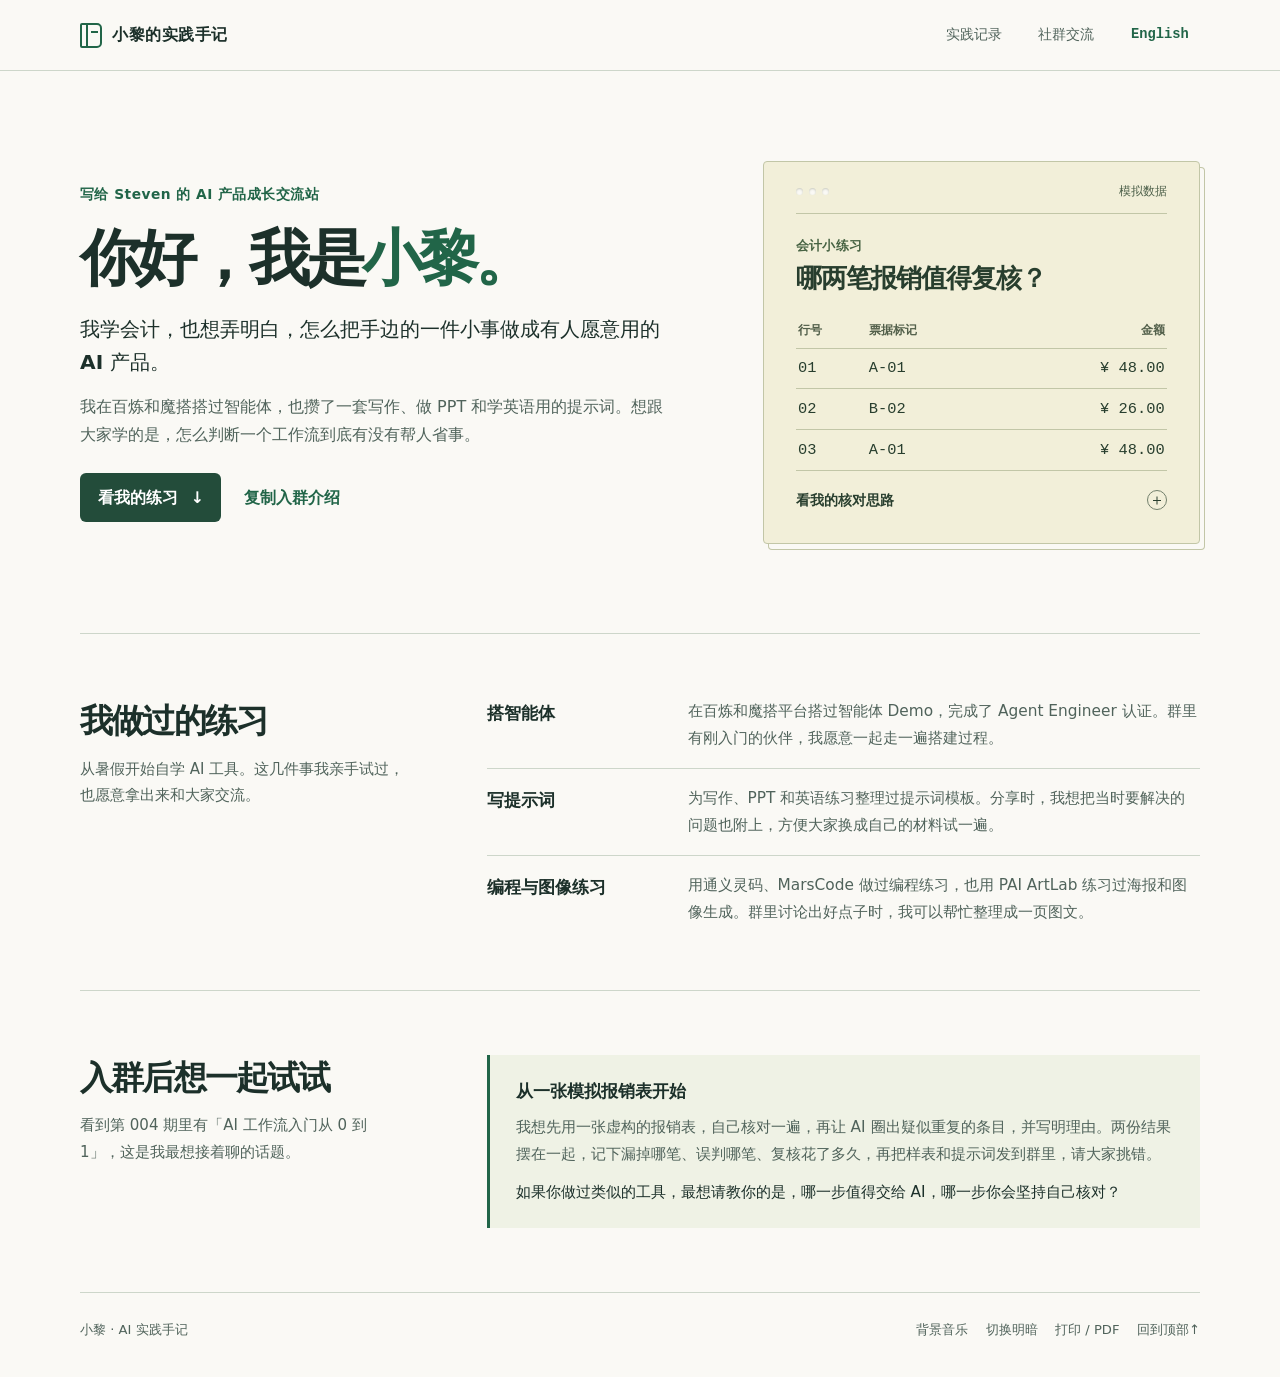
==== commit fcb5ab74: "Rebuild the public résumé as a privacy-conscious community introduction" ====
--- a/index.html
+++ b/index.html
@@ -1,2001 +1,95 @@
-<html lang="zh-CN" data-theme="dark" data-trae-theme="dark"><head>
-<meta charset="UTF-8">
-<meta name="viewport" content="width=device-width, initial-scale=1.0, viewport-fit=cover">
-<meta name="color-scheme" content="light dark">
-<meta name="robots" content="noindex, nofollow">
-<meta name="theme-color" content="#faf9f7" media="(prefers-color-scheme: light)">
-<meta name="theme-color" content="#1a1a1a" media="(prefers-color-scheme: dark)">
-<meta name="description" content="黎旭 LI Xu · 海南大学会计学专业2026级新生 / Freshman, Accounting, Hainan University. 高考598分（英语134），自学考取10项AI认证，高中副班长。">
-<title>黎旭 LI Xu · 个人介绍 | 海南大学会计学</title>
-<script>
-(function(){try{var t=localStorage.getItem('lx-theme2');if(!t){t=window.matchMedia('(prefers-color-scheme: dark)').matches?'dark':'light';}document.documentElement.setAttribute('data-theme',t);}catch(e){}})();
-</script>
-<style>
-/* ============ 设计变量 ============ */
-:root{
-  --bg:#faf9f7; --bg2:#ffffff; --ink:#1c1917; --muted:#78716c; --rule:#e7e5e4;
-  --accent:#b8860b; --accent2:#4ECDC4;
-  --accent-soft:rgba(184,134,11,.10); --accent2-soft:rgba(78,205,196,.11);
-  --grad:linear-gradient(135deg,var(--accent),var(--accent2));
-  --shadow:0 1px 3px rgba(28,25,23,.04),0 8px 24px rgba(28,25,23,.06);
-  --shadow-lg:0 6px 14px rgba(28,25,23,.08),0 24px 52px rgba(28,25,23,.12);
-  --nav-bg:rgba(250,249,247,.92);
-  --serif:Georgia,"Songti SC","STSong","Noto Serif SC","Times New Roman",serif;
-  --sans:-apple-system,BlinkMacSystemFont,"Segoe UI","PingFang SC","Microsoft YaHei",sans-serif;
-  --mono:ui-monospace,"SF Mono",Consolas,monospace;
-  --tap:44px;
-}
-[data-theme="dark"]{
-  --bg:#1a1a1a; --bg2:#292524; --ink:#e7e5e4; --muted:#a8a29e; --rule:#44403c;
-  --accent:#d4a017; --accent2:#4ECDC4;
-  --accent-soft:rgba(212,160,23,.12); --accent2-soft:rgba(78,205,196,.11);
-  --shadow:0 1px 3px rgba(0,0,0,.3),0 8px 24px rgba(0,0,0,.35);
-  --shadow-lg:0 6px 14px rgba(0,0,0,.4),0 24px 52px rgba(0,0,0,.5);
-  --nav-bg:rgba(26,26,26,.92);
-}
-*{margin:0;padding:0;box-sizing:border-box}
-html{scroll-behavior:smooth;-webkit-text-size-adjust:100%}
-body{font-family:var(--sans);background:var(--bg);color:var(--ink);font-size:15px;line-height:1.75;-webkit-font-smoothing:antialiased}
-.wrap{max-width:860px;margin:0 auto;padding:0 1.25rem}
-a{color:var(--accent);text-decoration:none}
-:focus-visible{outline:2px solid var(--accent);outline-offset:2px;border-radius:4px}
-button{font-family:inherit;touch-action:manipulation}
-.ic{width:18px;height:18px;flex:none;display:inline-block;vertical-align:-3px}
+<!doctype html>
+<html lang="zh-CN">
+<head>
+  <meta charset="utf-8">
+  <meta name="viewport" content="width=device-width,initial-scale=1">
+  <meta name="color-scheme" content="light dark">
+  <meta name="robots" content="noindex, nofollow">
+  <meta name="referrer" content="no-referrer">
+  <meta name="description" content="小黎的入群介绍。一个会计专业学生的 AI 实践记录，以及想和群友一起探索的问题。">
+  <title>小黎 · AI 实践手记</title>
+  <link rel="icon" href="data:,">
+  <link rel="stylesheet" href="./resume.css">
+  <script src="./resume.js" defer></script>
+</head>
+<body id="top">
+  <a class="skip" href="#main" data-en="Skip to content">跳到正文</a>
+  <header class="masthead">
+    <div class="wrap header-row">
+      <a class="brand" href="#top"><span class="mark" aria-hidden="true"></span><span data-en="Xiaoli’s notebook">小黎的实践手记</span></a>
+      <nav aria-label="页内导航" data-label-en="On this page">
+        <a href="#practice" data-en="Practice">实践记录</a>
+        <a href="#together" data-en="In the group">社群交流</a>
+      </nav>
+      <button type="button" id="language" class="lang" lang="en" hidden>English</button>
+    </div>
+  </header>
 
-/* ============ 导航 ============ */
-.nav{position:fixed;top:0;left:0;right:0;z-index:60;background:var(--nav-bg);backdrop-filter:blur(14px) saturate(1.5);-webkit-backdrop-filter:blur(14px) saturate(1.5);border-bottom:1px solid var(--rule);transition:box-shadow .25s ease}
-.nav.scrolled{box-shadow:0 2px 12px rgba(28,25,23,.06)}
-.nav-inner{max-width:860px;margin:0 auto;padding:0 1.25rem;height:54px;display:flex;align-items:center;gap:.7rem}
-.brand{display:flex;align-items:center;gap:.5rem;color:var(--ink);white-space:nowrap}
-.brand-term{font-family:var(--mono);font-size:.82rem;font-weight:700;color:var(--accent);letter-spacing:.02em}
-.brand-name{font-family:var(--serif);font-size:1.05rem;font-weight:700;letter-spacing:.02em}
-.nav-links-desktop{display:none;gap:.1rem;flex:1;margin-left:1.2rem}
-.nav-link{display:inline-flex;align-items:center;min-height:36px;padding:0 .65rem;border-radius:8px;font-size:.84rem;color:var(--muted);font-weight:500;white-space:nowrap;transition:color .18s ease,background .18s ease}
-.nav-link:hover{background:var(--accent-soft);color:var(--accent)}
-.nav-link.active{color:var(--accent);font-weight:600}
-.nav-actions{display:flex;gap:.4rem;margin-left:auto;flex:none}
-.icon-btn{min-width:var(--tap);height:var(--tap);border-radius:50%;border:1px solid var(--rule);background:var(--bg2);color:var(--ink);display:flex;align-items:center;justify-content:center;cursor:pointer;transition:color .18s ease,border-color .18s ease,transform .18s ease}
-.icon-btn:hover{color:var(--accent);border-color:var(--accent);transform:translateY(-1px)}
-.lang-btn{border-radius:22px;padding:0 12px;font-size:.78rem;font-weight:700;letter-spacing:.03em;font-family:var(--mono)}
-.nav-strip{max-width:860px;margin:0 auto;padding:0 1.25rem .4rem;overflow-x:auto;-webkit-overflow-scrolling:touch;scrollbar-width:none}
-.nav-strip::-webkit-scrollbar{display:none}
-.nav-strip .nav-links{display:flex;gap:.15rem;width:max-content}
-@media(min-width:760px){.nav-strip{display:none}.nav-links-desktop{display:flex}}
+  <main id="main" class="wrap">
+    <section class="hero" aria-labelledby="intro-title">
+      <div class="intro">
+        <p class="context" data-en="For Steven’s AI product community">写给 Steven 的 AI 产品成长交流站</p>
+        <h1 id="intro-title"><span data-en="Hi, I’m">你好，我是</span><em data-en="Xiaoli.">小黎。</em></h1>
+        <p class="lead" data-en="I study accounting. I’m learning how to turn a task on someone’s desk into a useful AI product.">我学会计，也想弄明白，怎么把手边的一件小事做成有人愿意用的 AI 产品。</p>
+        <p class="bio" id="bio" data-en="I’ve built agents on Bailian and ModelScope and collected prompts for writing, slides and English practice. I’d like to learn from the group how to tell whether a workflow actually saves someone time.">我在百炼和魔搭搭过智能体，也攒了一套写作、做 PPT 和学英语用的提示词。想跟大家学的是，怎么判断一个工作流到底有没有帮人省事。</p>
+        <div class="actions">
+          <a class="primary" href="#practice"><span data-en="Explore my practice">看我的练习</span><span aria-hidden="true">↓</span></a>
+          <button type="button" class="text-button" id="copy" hidden><span data-en="Copy introduction">复制入群介绍</span></button>
+        </div>
+        <p class="feedback" id="feedback" role="status"></p>
+      </div>
+      <aside class="worksheet" aria-labelledby="sheet-title">
+        <div class="sheet-top"><span class="binder" aria-hidden="true"><i></i><i></i><i></i></span><span data-en="Fictional data">模拟数据</span></div>
+        <p class="sheet-kicker" data-en="An accounting exercise">会计小练习</p>
+        <h2 id="sheet-title" data-en="Which two entries would you check?">哪两笔报销值得复核？</h2>
+        <table>
+          <caption class="sr" data-en="Three sample expense entries">三条模拟报销记录</caption>
+          <thead><tr><th scope="col" data-en="Row">行号</th><th scope="col" data-en="Receipt">票据标记</th><th scope="col" data-en="Amount">金额</th></tr></thead>
+          <tbody>
+            <tr><th scope="row">01</th><td>A-01</td><td>¥ 48.00</td></tr>
+            <tr><th scope="row">02</th><td>B-02</td><td>¥ 26.00</td></tr>
+            <tr><th scope="row">03</th><td>A-01</td><td>¥ 48.00</td></tr>
+          </tbody>
+        </table>
+        <details id="check">
+          <summary><span data-en="See how I’d check">看我的核对思路</span><span class="plus" aria-hidden="true"></span></summary>
+          <p data-en="Rows 01 and 03 share a receipt label and amount. I’d flag them, then compare the original receipts and descriptions before deciding whether there’s a duplicate.">第 01、03 行的票据标记和金额都相同。我会先标出来，再对照原始票据和报销事由，确认是否重复。</p>
+        </details>
+      </aside>
+    </section>
 
-/* ============ Hero ============ */
-.hero{position:relative;overflow:hidden;padding:6rem 0 3.5rem;text-align:center}
-.hero::before{content:'';position:absolute;top:-100px;left:50%;transform:translateX(-50%);width:600px;height:600px;border-radius:50%;background:radial-gradient(circle,var(--accent-soft) 0%,transparent 60%);pointer-events:none}
-.term-intro{position:relative;font-family:var(--mono);font-size:.82rem;color:var(--accent);letter-spacing:.03em;margin-bottom:1.5rem;font-weight:600}
-.term-intro .cursor{display:inline-block;width:8px;height:1.1em;background:var(--accent);margin-left:2px;animation:blink 1s step-end infinite;vertical-align:-2px}
-@keyframes blink{50%{opacity:0}}
-.hero h1{font-family:var(--serif);font-size:clamp(2.4rem,8vw,3.5rem);font-weight:700;letter-spacing:.01em;margin-bottom:.3rem;position:relative}
-.hero .role{font-size:.92rem;color:var(--muted);font-weight:500;margin-bottom:1rem}
-.hero .tagline{font-family:var(--serif);font-size:clamp(1.1rem,4vw,1.4rem);font-style:italic;color:var(--ink);font-weight:500;max-width:560px;margin:0 auto 1.2rem;line-height:1.6}
-.hero .summary{font-size:.9rem;color:var(--muted);max-width:520px;margin:0 auto 1.5rem;line-height:1.8}
-.chips{display:flex;flex-wrap:wrap;gap:.4rem;justify-content:center;margin-bottom:1.5rem}
-.chip{display:inline-flex;align-items:center;padding:.25rem .65rem;border-radius:999px;background:var(--accent-soft);color:var(--accent);font-size:.76rem;font-weight:600;transition:transform .18s ease}
-.chip:hover{transform:translateY(-2px)}
-.chip.soft{background:var(--accent2-soft);color:var(--accent2)}
-.contact-row{display:flex;flex-wrap:wrap;gap:.4rem;justify-content:center}
-.c-chip{display:inline-flex;align-items:center;gap:.35rem;padding:.3rem .7rem;border-radius:999px;background:var(--bg2);border:1px solid var(--rule);font-size:.76rem;color:var(--muted);transition:border-color .18s ease,transform .18s ease}
-.c-chip .ic{width:14px;height:14px;color:var(--accent)}
-.c-chip b{color:var(--ink);font-weight:600}
-.c-chip:hover{border-color:var(--accent);transform:translateY(-2px)}
-.c-chip.missing{border-style:dashed}
-.c-chip.missing b{color:var(--muted);font-weight:500}
-.hero-cta{display:flex;flex-wrap:wrap;gap:.6rem;justify-content:center;margin-top:1.5rem}
-.btn{display:inline-flex;align-items:center;justify-content:center;gap:.4rem;min-height:44px;padding:.5rem 1.15rem;border-radius:999px;font-size:.86rem;font-weight:600;border:0;cursor:pointer;transition:transform .2s ease,box-shadow .2s ease,border-color .2s ease,color .2s ease}
-.btn-primary{background:var(--ink);color:var(--bg)}
-.btn-primary:hover{transform:translateY(-2px);box-shadow:0 6px 20px rgba(28,25,23,.2)}
-.btn-ghost{background:transparent;color:var(--ink);border:1px solid var(--rule)}
-.btn-ghost:hover{border-color:var(--accent);color:var(--accent);transform:translateY(-2px)}
+    <section class="practice section" id="practice" aria-labelledby="practice-title">
+      <div class="section-intro">
+        <h2 id="practice-title" data-en="What I’ve practiced">我做过的练习</h2>
+        <p data-en="I started learning AI tools on my own over a summer. These are the exercises I can share with the group.">从暑假开始自学 AI 工具。这几件事我亲手试过，也愿意拿出来和大家交流。</p>
+      </div>
+      <div class="entries">
+        <article><h3 data-en="Building agents">搭智能体</h3><p data-en="Built demo agents on Bailian and ModelScope and completed the Agent Engineer certification. I can walk another beginner through the setup.">在百炼和魔搭平台搭过智能体 Demo，完成了 Agent Engineer 认证。群里有刚入门的伙伴，我愿意一起走一遍搭建过程。</p></article>
+        <article><h3 data-en="Writing prompts">写提示词</h3><p data-en="Collected prompt templates for writing, presentations and English practice. I can share one with the task it was written for so others can try it on their own material.">为写作、PPT 和英语练习整理过提示词模板。分享时，我想把当时要解决的问题也附上，方便大家换成自己的材料试一遍。</p></article>
+        <article><h3 data-en="Coding and visual design">编程与图像练习</h3><p data-en="Used Tongyi Lingma and MarsCode for coding exercises, and PAI ArtLab for posters and image generation. I’d be happy to help turn a group discussion into a slide or a visual note.">用通义灵码、MarsCode 做过编程练习，也用 PAI ArtLab 练习过海报和图像生成。群里讨论出好点子时，我可以帮忙整理成一页图文。</p></article>
+      </div>
+    </section>
 
-/* ============ 区块通用 ============ */
-.sec{margin:4rem 0;scroll-margin-top:80px}
-.sec-head{text-align:center;margin-bottom:2rem}
-.sec-num{font-family:var(--mono);font-size:.78rem;font-weight:700;color:var(--accent);letter-spacing:.1em;display:block;margin-bottom:.4rem}
-.sec-head h2{font-family:var(--serif);font-size:clamp(1.5rem,5vw,2rem);font-weight:700;letter-spacing:.01em;margin-bottom:.2rem}
-.sec-sub{font-size:.8rem;color:var(--muted);font-style:italic;font-family:var(--serif)}
-.sec-line{width:40px;height:1px;background:var(--rule);margin:1rem auto 0;position:relative}
-.sec-line::after{content:'';position:absolute;left:50%;top:-1px;transform:translateX(-50%);width:12px;height:3px;border-radius:3px;background:var(--accent)}
-
-/* ============ 卡片 ============ */
-.card{background:var(--bg2);border:1px solid var(--rule);border-radius:1rem;padding:1.3rem;box-shadow:var(--shadow);transition:transform .22s ease,box-shadow .22s ease}
-.card:hover{transform:translateY(-3px);box-shadow:var(--shadow-lg)}
-
-/* ============ 亮点数据 ============ */
-.stats{display:grid;grid-template-columns:repeat(2,1fr);gap:.8rem}
-.stat{text-align:center;padding:1.2rem .8rem}
-.stat-value{font-family:var(--serif);font-size:clamp(1.6rem,6vw,2.2rem);font-weight:700;color:var(--accent);line-height:1.2}
-.stat-label{font-size:.85rem;font-weight:600;margin-top:.2rem}
-.stat-desc{font-size:.7rem;color:var(--muted);margin-top:.3rem;line-height:1.5}
-
-/* ============ 卡片网格 ============ */
-.card-grid{display:grid;grid-template-columns:1fr;gap:.8rem}
-.strength-ic{width:38px;height:38px;border-radius:10px;background:var(--accent-soft);color:var(--accent);display:flex;align-items:center;justify-content:center;margin-bottom:.7rem}
-.strength-ic .ic{width:20px;height:20px}
-.card h3{font-family:var(--serif);font-size:1.1rem;font-weight:700;margin-bottom:.5rem}
-.pts{list-style:none;display:flex;flex-direction:column;gap:.4rem}
-.pts li{position:relative;padding-left:1rem;font-size:.87rem;color:var(--muted);line-height:1.7}
-.pts li::before{content:'';position:absolute;left:0;top:.65em;width:5px;height:5px;border-radius:50%;background:var(--accent2)}
-.pts li strong{color:var(--ink);font-weight:600}
-
-/* ============ 设想卡片 ============ */
-.plan{position:relative;overflow:hidden;padding-top:2rem}
-.plan-num{position:absolute;top:.8rem;right:1.1rem;font-family:var(--serif);font-size:2rem;font-weight:700;color:var(--accent);opacity:.15;line-height:1}
-.plan-tag{display:inline-block;padding:.15rem .55rem;border-radius:999px;background:var(--accent2-soft);color:var(--accent2);font-size:.68rem;font-weight:700;letter-spacing:.04em;margin-bottom:.4rem}
-
-/* ============ Tabs ============ */
-.tabs{display:flex;gap:.2rem;padding:.25rem;background:var(--bg2);border:1px solid var(--rule);border-radius:999px;box-shadow:var(--shadow);margin-bottom:1.5rem;overflow-x:auto;-webkit-overflow-scrolling:touch;scrollbar-width:none;width:max-content;max-width:100%;margin-left:auto;margin-right:auto}
-.tabs::-webkit-scrollbar{display:none}
-.tab{border:0;background:transparent;min-height:38px;padding:0 1rem;border-radius:999px;font-size:.84rem;font-weight:500;color:var(--muted);cursor:pointer;white-space:nowrap;transition:color .2s ease,background .2s ease}
-.tab:hover{color:var(--ink);background:var(--accent-soft)}
-.tab.active{background:var(--ink);color:var(--bg)}
-.panel{display:none}
-.panel.active{display:block;animation:fadeUp .28s ease}
-@keyframes fadeUp{from{opacity:0;transform:translateY(8px)}to{opacity:1;transform:none}}
-.panel-title{display:none}
-
-/* ============ 时间线 ============ */
-.xp-list{position:relative;display:flex;flex-direction:column;gap:1.3rem;padding-left:1.2rem}
-.xp-list::before{content:'';position:absolute;left:7px;top:6px;bottom:6px;width:1px;background:var(--rule)}
-.xp{position:relative}
-.xp::before{content:'';position:absolute;left:-13px;top:.4rem;width:9px;height:9px;border-radius:50%;background:var(--accent);box-shadow:0 0 0 3px var(--accent-soft)}
-.xp-when{display:flex;gap:.5rem;align-items:baseline;flex-wrap:wrap;margin-bottom:.2rem}
-.xp-date{font-family:var(--mono);font-size:.72rem;font-weight:700;color:var(--accent)}
-.xp-badge{font-size:.66rem;font-weight:600;color:var(--accent2);background:var(--accent2-soft);padding:.1rem .45rem;border-radius:999px}
-.xp h3{font-size:.98rem;margin-bottom:.3rem}
-.xp .pts{margin-top:.3rem}
-
-/* ============ 技能 ============ */
-.skill-grid{display:grid;grid-template-columns:1fr;gap:.8rem}
-.skill-title{font-family:var(--serif);font-size:1rem;font-weight:700;margin-bottom:.8rem;display:flex;align-items:center;gap:.5rem}
-.skill-title::before{content:'';width:6px;height:6px;border-radius:2px;background:var(--accent)}
-.skill-row{display:grid;grid-template-columns:1fr 40px;grid-template-areas:'label label' 'bar level';gap:.3rem .5rem;margin-bottom:.7rem}
-.skill-row:last-child{margin-bottom:0}
-.skill-label{font-size:.8rem;font-weight:500;grid-area:label}
-.bar{height:6px;border-radius:99px;background:var(--rule);overflow:hidden;grid-area:bar}
-.bar-fill{height:100%;width:0;border-radius:99px;background:var(--accent);transition:width .9s cubic-bezier(.22,1,.36,1)}
-.skill-level{font-family:var(--mono);font-size:.68rem;color:var(--muted);text-align:right;grid-area:level;align-self:center}
-.soft-wrap{margin-top:1rem;background:var(--bg2);border:1px solid var(--rule);border-radius:1rem;padding:.9rem 1.1rem;display:flex;align-items:center;gap:.8rem;flex-wrap:wrap;box-shadow:var(--shadow)}
-.soft-label{font-family:var(--serif);font-size:.9rem;font-weight:700;flex:none}
-.soft-wrap .chips{margin:0;justify-content:flex-start}
-.total-line{margin-top:.8rem;padding-top:.8rem;border-top:1px dashed var(--rule);display:flex;align-items:baseline;gap:.7rem;flex-wrap:wrap}
-.total-line .tv{font-family:var(--serif);font-size:1.4rem;font-weight:700;color:var(--accent)}
-.total-line .tk{font-size:.78rem;color:var(--muted)}
-
-/* ============ 教育 ============ */
-.edu-grid{display:grid;grid-template-columns:1fr;gap:.8rem;margin-bottom:.8rem}
-.block-title{font-family:var(--serif);font-size:1rem;font-weight:700;margin-bottom:.8rem;display:flex;align-items:center;gap:.5rem}
-.block-title::before{content:'';width:6px;height:6px;border-radius:2px;background:var(--accent)}
-.edu-school{font-size:1.05rem;font-weight:700;font-family:var(--serif)}
-.edu-note{font-size:.7rem;color:var(--accent2);font-weight:600;margin-top:.1rem}
-.edu-sub{font-size:.85rem;color:var(--accent);font-weight:600;margin-top:.1rem}
-.edu-period{font-family:var(--mono);font-size:.72rem;color:var(--muted);margin-top:.2rem}
-.edu-rows{margin-top:.7rem;display:flex;flex-direction:column;gap:.3rem}
-.edu-rows div{font-size:.83rem;color:var(--muted)}
-.award-item{display:flex;gap:.7rem;align-items:baseline;padding:.45rem 0;border-bottom:1px dashed var(--rule);font-size:.84rem}
-.award-item:last-child{border-bottom:0}
-.award-item .yr{font-family:var(--mono);font-size:.7rem;color:var(--accent);font-weight:600;flex:none;width:55px}
-.award-item .nm{color:var(--muted)}
-
-/* ============ 证书 ============ */
-.cert-count{text-align:center;font-size:.82rem;color:var(--muted);margin-bottom:1.5rem}
-.cert-count b{color:var(--accent);font-family:var(--mono)}
-.cert-grid{display:grid;grid-template-columns:1fr;gap:.8rem}
-.cert{display:flex;flex-direction:column;gap:.7rem}
-.cert-img{position:relative;display:block;width:100%;padding:0;border:1px solid var(--rule);border-radius:.75rem;overflow:hidden;background:#fff;cursor:zoom-in;margin:0}
-.cert-img img{display:block;width:100%;height:auto}
-.cert-img::after{content:'';position:absolute;inset:0;background:linear-gradient(180deg,transparent 65%,rgba(20,18,16,.3));opacity:0;transition:opacity .2s ease;pointer-events:none}
-.cert-img:hover::after{opacity:1}
-.cert-zoom{position:absolute;right:.5rem;bottom:.5rem;z-index:2;display:inline-flex;align-items:center;gap:.25rem;padding:.2rem .55rem;border-radius:999px;background:rgba(255,255,255,.92);color:#1c1917;font-size:.66rem;font-weight:600;opacity:0;transform:translateY(4px);transition:opacity .2s ease,transform .2s ease;pointer-events:none}
-.cert-img:hover .cert-zoom{opacity:1;transform:none}
-.cert-zoom .ic{width:12px;height:12px}
-.cert-row{display:flex;gap:.7rem;align-items:flex-start}
-.cert-ic{flex:none;width:36px;height:36px;border-radius:10px;background:var(--accent-soft);color:var(--accent);display:flex;align-items:center;justify-content:center}
-.cert-ic .ic{width:18px;height:18px}
-.cert-body{min-width:0}
-.cert-body h4{font-size:.9rem;font-weight:700;line-height:1.5}
-.cert-meta{display:flex;flex-wrap:wrap;gap:.25rem .5rem;align-items:center;margin-top:.3rem;font-size:.7rem;color:var(--muted)}
-.chip.issuer{background:var(--accent-soft);color:var(--accent);font-size:.68rem;font-weight:600;padding:.12rem .5rem;border-radius:999px}
-.cert-id{display:inline-block;margin-top:.35rem;font-family:var(--mono);font-size:.66rem;color:var(--muted);background:var(--bg);border:1px solid var(--rule);border-radius:5px;padding:.12rem .4rem}
-
-/* ============ 灯箱 ============ */
-.lb{position:fixed;inset:0;z-index:90;display:flex;flex-direction:column;align-items:center;justify-content:center;gap:.7rem;padding:3rem 1rem 2rem;background:rgba(10,10,8,.93);backdrop-filter:blur(10px);-webkit-backdrop-filter:blur(10px);opacity:0;pointer-events:none;transition:opacity .22s ease}
-.lb.show{opacity:1;pointer-events:auto}
-.lb img{max-width:min(100%,960px);max-height:75vh;width:auto;height:auto;border-radius:8px;box-shadow:0 24px 70px rgba(0,0,0,.55);transform:scale(.97);transition:transform .22s ease}
-.lb.show img{transform:scale(1)}
-.lb-cap{color:rgba(255,255,255,.9);font-size:.82rem;text-align:center;max-width:600px;line-height:1.6}
-.lb-hint{color:rgba(255,255,255,.5);font-size:.7rem}
-.lb-close{position:absolute;top:calc(.8rem + env(safe-area-inset-top));right:.8rem;width:44px;height:44px;border-radius:50%;border:1px solid rgba(255,255,255,.25);background:rgba(255,255,255,.1);color:#fff;font-size:1.2rem;cursor:pointer;display:flex;align-items:center;justify-content:center;transition:background .2s ease}
-.lb-close:hover{background:rgba(255,255,255,.2)}
-
-/* ============ 自荐信 ============ */
-.letter{position:relative;background:var(--bg2);border:1px solid var(--rule);border-radius:1rem;padding:2rem 1.6rem 1.8rem;box-shadow:var(--shadow);overflow:hidden}
-.letter::before{content:'\201C';position:absolute;top:-8px;left:1rem;font-family:var(--serif);font-size:4rem;color:var(--accent);opacity:.2;line-height:1.2}
-.letter .salute{font-weight:700;color:var(--ink);font-size:.98rem}
-.letter p{margin-top:.85rem;font-size:.9rem;color:var(--muted);text-align:justify;line-height:1.85}
-.letter p strong{color:var(--ink);font-weight:600}
-.letter .sign{margin-top:1.4rem;text-align:right;color:var(--ink);font-weight:700;line-height:1.6}
-.letter .sign span{display:block;font-size:.76rem;color:var(--muted);font-weight:400;font-family:var(--mono)}
-
-/* ============ 页脚 ============ */
-footer{margin-top:4rem;border-top:1px solid var(--rule);background:var(--bg2);padding:1.4rem 0;padding-bottom:calc(1.4rem + env(safe-area-inset-bottom))}
-.foot-inner{display:flex;justify-content:space-between;align-items:center;gap:.8rem;flex-wrap:wrap;font-size:.76rem;color:var(--muted)}
-.foot-name{font-family:var(--serif);font-weight:700;color:var(--ink)}
-.foot-left,.foot-right{display:flex;gap:1rem;flex-wrap:wrap;align-items:center}
-
-/* ============ 返回顶部 & Toast ============ */
-.backtop{position:fixed;right:16px;bottom:calc(16px + env(safe-area-inset-bottom));width:44px;height:44px;border-radius:50%;border:0;background:var(--ink);color:var(--bg);cursor:pointer;display:flex;align-items:center;justify-content:center;box-shadow:0 6px 20px rgba(28,25,23,.25);opacity:0;transform:translateY(10px);pointer-events:none;transition:opacity .25s ease,transform .25s ease;z-index:55}
-.backtop.show{opacity:1;transform:none;pointer-events:auto}
-.backtop:hover{transform:translateY(-3px)}
-.toast{position:fixed;left:50%;bottom:calc(28px + env(safe-area-inset-bottom));transform:translateX(-50%) translateY(16px);background:var(--ink);color:var(--bg);padding:.5rem 1.1rem;border-radius:999px;font-size:.8rem;font-weight:600;box-shadow:var(--shadow-lg);opacity:0;pointer-events:none;transition:opacity .28s ease,transform .28s ease;z-index:70;max-width:88vw;text-align:center}
-.toast.show{opacity:1;transform:translateX(-50%) translateY(0)}
-
-/* ============ 进场动画 ============ */
-.reveal{opacity:0;transform:translateY(16px);transition:opacity .5s ease,transform .5s ease}
-.reveal.in{opacity:1;transform:none}
-@media(prefers-reduced-motion:reduce){html{scroll-behavior:auto}*,*::before,*::after{animation:none!important;transition:none!important}.reveal{opacity:1;transform:none}}
-
-/* ============ 响应式 ============ */
-@media(min-width:640px){
-  body{font-size:16px}
-  .stats{grid-template-columns:repeat(4,1fr);gap:1rem}
-  .card-grid{grid-template-columns:repeat(2,1fr);gap:1rem}
-  .cert-grid{grid-template-columns:repeat(2,1fr)}
-  .skill-grid{grid-template-columns:repeat(3,1fr)}
-  .edu-grid{grid-template-columns:repeat(2,1fr)}
-}
-@media(min-width:760px){
-  .xp{display:grid;grid-template-columns:130px 1fr;gap:1.3rem}
-  .xp-when{flex-direction:column;gap:.1rem;padding-top:.05rem}
-  .skill-row{grid-template-columns:130px 1fr 40px;grid-template-areas:'label bar level';gap:.7rem;align-items:center}
-}
-@media(min-width:880px){
-  .stats{gap:1.2rem}
-}
-
-/* ============ 打印 ============ */
-@media print{
-  @page{margin:12mm}
-  :root,[data-theme="dark"]{--bg:#fff;--bg2:#fff;--ink:#111;--muted:#555;--rule:#ddd;--accent:#b8860b;--accent2:#4ECDC4;--shadow:none;--shadow-lg:none;--nav-bg:#fff}
-  body{background:#fff;font-size:12px}
-  .nav,.backtop,.toast,.hero-cta,.tabs,.nav-strip,.lb{display:none!important}
-  .hero{padding:0 0 1.2rem;text-align:left;border-bottom:1.5px solid var(--ink)}
-  .hero::before{display:none}
-  .hero h1{font-size:2rem}
-  .hero .tagline,.hero .summary{margin-left:0;margin-right:0;max-width:100%}
-  .chips,.contact-row{justify-content:flex-start}
-  .stat-value{color:var(--accent)}
-  [role=tabpanel]{display:block!important}
-  .reveal{opacity:1!important;transform:none!important}
-  .sec{margin:1.5rem 0;page-break-inside:avoid}
-  .card,.stat,.xp,.cert,.letter{box-shadow:none;break-inside:avoid;page-break-inside:avoid}
-  .cert-zoom{display:none}
-  .cert-img{cursor:default}
-  .cert-img,.cert-img img{page-break-inside:avoid;break-inside:avoid}
-  .cert-grid{grid-template-columns:1fr 1fr;gap:6mm}
-  .letter{border:1.5px solid var(--ink)}
-  a{color:inherit}
-  .music-fab,.music-exp,.music-bar{display:none!important}
-}
-
-/* ============ 背景音乐 ============ */
-.music-fab{position:fixed;right:16px;bottom:calc(68px + env(safe-area-inset-bottom));width:44px;height:44px;border-radius:50%;border:0;background:var(--grad);color:#fff;cursor:pointer;display:flex;align-items:center;justify-content:center;box-shadow:var(--shadow-lg);z-index:72;opacity:0;pointer-events:none;transform:translateY(10px);transition:opacity .35s ease,transform .35s cubic-bezier(.22,1,.36,1)}
-.music-fab.ready{opacity:1;pointer-events:auto;transform:none}
-.music-fab:hover{transform:translateY(-2px) scale(1.05)}
-.music-fab:active{transform:scale(.95)}
-.music-fab svg{width:20px;height:20px;filter:drop-shadow(0 1px 2px rgba(0,0,0,.25))}
-.music-fab.playing svg{animation:mf-spin 5.5s linear infinite}
-.music-fab::after{content:'';position:absolute;inset:-5px;border-radius:50%;border:2px solid var(--accent2);opacity:0;pointer-events:none}
-.music-fab.playing::after{animation:mf-wave 1.9s ease-out infinite}
-.music-fab.idle-hint{animation:mf-hint 2.6s ease-in-out 1.5s 3}
-@keyframes mf-spin{to{transform:rotate(360deg)}}
-@keyframes mf-wave{0%{transform:scale(.85);opacity:.55}100%{transform:scale(1.32);opacity:0}}
-@keyframes mf-hint{0%,100%{transform:none}50%{transform:scale(1.09)}}
-.music-exp{position:fixed;right:25px;bottom:calc(120px + env(safe-area-inset-bottom));width:26px;height:26px;border-radius:50%;border:1px solid var(--rule);background:var(--bg2);color:var(--muted);cursor:pointer;display:flex;align-items:center;justify-content:center;z-index:72;opacity:0;pointer-events:none;box-shadow:var(--shadow);transition:opacity .35s ease,color .18s ease,border-color .18s ease}
-.music-exp.ready{opacity:1;pointer-events:auto}
-.music-exp:hover{color:var(--accent);border-color:var(--accent)}
-.music-exp svg{width:13px;height:13px;transition:transform .3s ease}
-.music-exp.open svg{transform:rotate(180deg)}
-.music-bar{position:fixed;right:16px;bottom:calc(154px + env(safe-area-inset-bottom));width:min(320px,calc(100vw - 32px));background:var(--bg2);border:1px solid var(--rule);border-radius:16px;box-shadow:var(--shadow-lg);z-index:73;padding:.85rem .95rem .95rem;opacity:0;transform:translateY(14px) scale(.96);pointer-events:none;transition:opacity .28s ease,transform .28s cubic-bezier(.22,1,.36,1)}
-.music-bar.open{opacity:1;transform:none;pointer-events:auto}
-.mb-head{display:flex;align-items:center;gap:.6rem;margin-bottom:.7rem}
-.mb-disc{flex:none;width:34px;height:34px;border-radius:50%;background:var(--grad);color:#fff;display:flex;align-items:center;justify-content:center;box-shadow:0 2px 8px rgba(0,0,0,.18)}
-.mb-disc svg{width:16px;height:16px}
-.music-bar.playing .mb-disc{animation:mf-spin 5.5s linear infinite}
-.mb-title{flex:1;min-width:0;line-height:1.3}
-.mb-title b{display:block;font-size:.88rem;color:var(--ink);white-space:nowrap;overflow:hidden;text-overflow:ellipsis}
-.mb-title span{font-size:.68rem;color:var(--muted);font-family:var(--mono)}
-.mb-btn{min-width:32px;height:32px;border-radius:50%;border:1px solid transparent;background:transparent;color:var(--muted);display:flex;align-items:center;justify-content:center;cursor:pointer;transition:color .18s ease,background .18s ease}
-.mb-btn:hover{color:var(--accent);background:var(--accent-soft)}
-.mb-btn svg{width:16px;height:16px}
-.mb-btn.active{color:var(--accent)}
-.mb-play{min-width:42px;height:42px;border-radius:50%;border:0;background:var(--grad);color:#fff;display:flex;align-items:center;justify-content:center;cursor:pointer;box-shadow:0 3px 10px rgba(184,134,11,.32);transition:transform .2s cubic-bezier(.22,1,.36,1),box-shadow .2s ease}
-.mb-play:hover{transform:scale(1.07)}
-.mb-play:active{transform:scale(.97)}
-.mb-play svg{width:17px;height:17px}
-.mb-progress{display:flex;align-items:center;gap:.5rem;margin-bottom:.65rem}
-.mb-time{flex:none;font-family:var(--mono);font-size:.64rem;color:var(--muted);min-width:32px;text-align:center}
-.mb-seek{flex:1;-webkit-appearance:none;appearance:none;height:4px;border-radius:99px;background:var(--rule);outline:none;cursor:pointer;margin:0}
-.mb-seek::-webkit-slider-thumb{-webkit-appearance:none;width:12px;height:12px;border-radius:50%;background:var(--accent);border:2px solid var(--bg2);box-shadow:0 1px 4px rgba(0,0,0,.3);cursor:pointer}
-.mb-seek::-moz-range-thumb{width:9px;height:9px;border-radius:50%;background:var(--accent);border:2px solid var(--bg2);cursor:pointer}
-.mb-ctrl{display:flex;align-items:center;justify-content:center;gap:.55rem;margin-bottom:.65rem}
-.mb-vol{display:flex;align-items:center;gap:.5rem}
-.mb-vol .mb-btn{min-width:28px;height:28px}
-.mb-vol .mb-btn svg{width:14px;height:14px}
-.mb-vol-range{flex:1;-webkit-appearance:none;appearance:none;height:3px;border-radius:99px;background:var(--rule);outline:none;cursor:pointer;margin:0}
-.mb-vol-range::-webkit-slider-thumb{-webkit-appearance:none;width:11px;height:11px;border-radius:50%;background:var(--accent2);border:2px solid var(--bg2);box-shadow:0 1px 3px rgba(0,0,0,.25);cursor:pointer}
-.mb-vol-range::-moz-range-thumb{width:8px;height:8px;border-radius:50%;background:var(--accent2);border:2px solid var(--bg2);cursor:pointer}
-</style>
-<style data-trae-edit-ui="true" id="trae-previewer-tools-styles">:root {
-  --trae-layer-image-download: 89990;
-  --trae-layer-browser-inspect-overlay: 90000;
-  --trae-layer-browser-inspect-highlight: 90010;
-  --trae-layer-browser-inspect-action: 90020;
-  --trae-layer-text-selection-action: 90030;
-  --trae-layer-edit-tooltip: 100095;
-}
-:root,
-[data-trae-theme='dark'] {
-  --trae-bg-base-default: #171717;
-  --trae-bg-menu: #222427;
-  --trae-bg-overlay-l1: rgba(255, 255, 255, 0.04);
-  --trae-bg-overlay-l2: rgba(255, 255, 255, 0.08);
-  --trae-bg-overlay-l3: rgba(255, 255, 255, 0.12);
-  --trae-bg-overlay-l4: rgba(255, 255, 255, 0.16);
-  --trae-bg-invert: #f5f9fe;
-  --trae-bg-invert-hover: #e8ecf0;
-  --trae-bg-invert-active: #dce0e4;
-  --trae-bg-invert-disabled: rgba(224, 226, 242, 0.12);
-  --bg-bg-brand-disabled: rgba(75, 63, 227, 0.35);
-  --bg-bg-brand-popup: rgba(106, 111, 255, 0.15);
-  --trae-border-l1: #e0e2f217;
-  --trae-border-l2: rgba(255, 255, 255, 0.12);
-  --trae-border-l3: rgba(255, 255, 255, 0.08);
-  --trae-border-neutral-l3: rgba(229, 229, 229, 0.20);
-  --trae-border-brand: #6a6fff;
-  --trae-text-default: #f5f9fe;
-  --trae-text-default-hover: #f5f9fe;
-  --trae-text-default-active: #f5f9fe;
-  --trae-text-secondary: rgba(245, 249, 254, 0.5);
-  --trae-text-tertiary: rgba(245, 249, 254, 0.4);
-  --trae-text-disabled: #666b75;
-  --trae-text-onaccent: #222427;
-  --trae-icon-default: #f5f9fe;
-  --trae-icon-secondary: rgba(245, 249, 254, 0.5);
-  --trae-icon-brand: #6a6fff;
-  --icon-icon-brand: var(--trae-icon-brand);
-  --trae-icon-onaccent: #222427;
-  --trae-status-success: #22c55e;
-  --trae-status-primary: #3b82f6;
-  --trae-status-primary-default: #387bff;
-  --trae-status-primary-surface-l1: rgba(53, 121, 255, 0.18);
-  --trae-status-success-default: #33c192;
-  --trae-status-success-surface-l1: rgba(0, 165, 110, 0.18);
-  --trae-status-error-default: #f65a5a;
-  --trae-status-error-surface-l1: rgba(246, 70, 70, 0.18);
-  --trae-annotation-marker-bg: #4b3fe3;
-  --trae-annotation-marker-text: #ffffff;
-  --trae-annotation-region-border: var(--trae-status-primary-default);
-  --trae-region-outside-mask-bg: rgba(0, 0, 0, 0.32);
-  --trae-panel-shadow: 0px 6px 24px -1px rgba(0, 0, 0, 0.16);
-  --trae-floating-shadow: 0px 2px 8px 0px rgba(0, 0, 0, 0.2);
-  --trae-shadow-elevation-50: 0 1px 2px -1px rgba(0, 0, 0, 0.45);
-  --text-text-default: var(--trae-text-default);
-  --text-text-onaccent: var(--trae-text-onaccent);
-  --bg-bg-menu: var(--trae-bg-menu);
-  --bg-bg-white: var(--trae-bg-menu);
-  --bg-bg-invert: var(--trae-bg-invert);
-  --bg-bg-invert-disabled: var(--trae-bg-invert-disabled);
-  --bg-bg-overlay-l1: var(--trae-bg-overlay-l1);
-  --bg-bg-overlay-l2: var(--trae-bg-overlay-l2);
-  --bg-bg-overlay-l3: var(--trae-bg-overlay-l3);
-  --border-border-neutral-l1: var(--trae-border-l1);
-  --border-border-brand: var(--trae-border-brand);
-  --border-border-brand-half: rgba(106, 111, 255, 0.4);
-  --status-error-default: var(--trae-status-error-default);
-  --status-error-surface-l1: var(--trae-status-error-surface-l1);
-  --radius-radius-md-12: 12px;
-  --spacers-spacer-0: 0;
-  --spacers-spacer-6: 6px;
-}
-
-[data-trae-theme='light'] {
-  --trae-bg-base-default: #fafafa;
-  --trae-bg-menu: #ffffff;
-  --trae-bg-overlay-l1: rgba(0, 0, 0, 0.04);
-  --trae-bg-overlay-l2: rgba(0, 0, 0, 0.06);
-  --trae-bg-overlay-l3: rgba(0, 0, 0, 0.08);
-  --trae-bg-overlay-l4: rgba(0, 0, 0, 0.12);
-  --trae-bg-invert: #1f2328;
-  --trae-bg-invert-hover: #32383f;
-  --trae-bg-invert-active: #444d56;
-  --trae-bg-invert-disabled: rgba(115, 115, 115, 0.20);
-  --bg-bg-brand-disabled: rgba(75, 63, 227, 0.22);
-  --bg-bg-brand-popup: rgba(170, 183, 255, 0.36);
-  --trae-border-l1: rgba(0, 0, 0, 0.1);
-  --trae-border-l2: rgba(0, 0, 0, 0.12);
-  --trae-border-l3: rgba(0, 0, 0, 0.08);
-  --trae-border-neutral-l3: rgba(115, 115, 115, 0.36);
-  --trae-border-brand: #4b3fe3;
-  --trae-text-default: #1f2328;
-  --trae-text-default-hover: #111214;
-  --trae-text-default-active: #111214;
-  --trae-text-secondary: rgba(31, 35, 40, 0.5);
-  --trae-text-tertiary: rgba(31, 35, 40, 0.4);
-  --trae-text-disabled: #a1a1a1;
-  --trae-text-onaccent: #ffffff;
-  --trae-icon-default: #1f2328;
-  --trae-icon-secondary: rgba(31, 35, 40, 0.5);
-  --trae-icon-brand: #4b3fe3;
-  --icon-icon-brand: var(--trae-icon-brand);
-  --trae-icon-onaccent: #ffffff;
-  --trae-status-success: #22c55e;
-  --trae-status-primary: #3b82f6;
-  --trae-status-primary-default: #2f74ff;
-  --trae-status-primary-surface-l1: rgba(47, 116, 255, 0.12);
-  --trae-status-success-default: #15a877;
-  --trae-status-success-surface-l1: rgba(64, 176, 139, 0.12);
-  --trae-status-error-default: #e8463a;
-  --trae-status-error-surface-l1: rgba(232, 70, 58, 0.12);
-  --trae-annotation-marker-bg: #4b3fe3;
-  --trae-annotation-marker-text: #ffffff;
-  --trae-annotation-region-border: var(--trae-status-primary-default);
-  --trae-region-outside-mask-bg: rgba(0, 0, 0, 0.18);
-  --trae-panel-shadow: 0px 6px 24px -1px rgba(24, 24, 24, 0.06);
-  --trae-floating-shadow: 0px 2px 8px 0px rgba(24, 24, 24, 0.2);
-  --trae-shadow-elevation-50: 0 1px 2px -1px rgba(24, 24, 24, 0.08);
-  --text-text-default: var(--trae-text-default);
-  --text-text-onaccent: var(--trae-text-onaccent);
-  --bg-bg-menu: var(--trae-bg-menu);
-  --bg-bg-white: var(--trae-bg-menu);
-  --bg-bg-invert: var(--trae-bg-invert);
-  --bg-bg-invert-disabled: var(--trae-bg-invert-disabled);
-  --bg-bg-overlay-l1: var(--trae-bg-overlay-l1);
-  --bg-bg-overlay-l2: var(--trae-bg-overlay-l2);
-  --bg-bg-overlay-l3: var(--trae-bg-overlay-l3);
-  --border-border-neutral-l1: var(--trae-border-l1);
-  --border-border-brand: var(--trae-border-brand);
-  --border-border-brand-half: rgba(75, 63, 227, 0.4);
-  --status-error-default: var(--trae-status-error-default);
-  --status-error-surface-l1: var(--trae-status-error-surface-l1);
-  --radius-radius-md-12: 12px;
-  --spacers-spacer-0: 0;
-  --spacers-spacer-6: 6px;
-}
-
-@keyframes trae-spin {
-  to {
-    transform: rotate(360deg);
-  }
-}
-
-@keyframes trae-edit-bar-enter {
-  from {
-    opacity: 0;
-    transform: translateY(-4px) scale(0.98);
-  }
-
-  to {
-    opacity: 1;
-    transform: translateY(0) scale(1);
-  }
-}
-
-@keyframes trae-edit-bar-leave {
-  from {
-    opacity: 1;
-    transform: translateY(0) scale(1);
-  }
-
-  to {
-    opacity: 0;
-    transform: translateY(-4px) scale(0.98);
-  }
-}
-
-@keyframes trae-edit-panel-leave {
-  from {
-    opacity: 1;
-    transform: translateY(0) scale(1);
-  }
-
-  to {
-    opacity: 0;
-    transform: translateY(-4px) scale(0.98);
-  }
-}
-
-.trae-edit-mode-active:not(.trae-edit-mode-dragging) body *:not([data-trae-edit-ui]):not([data-trae-edit-ui] *) {
-  transition: none !important;
-  animation-play-state: paused !important;
-}
-
-.trae-edit-mode-reorder-hit-test [data-trae-edit-ui]:not(.trae-edit-pointer-shield):not(.trae-edit-panel),
-.trae-edit-mode-reorder-hit-test [data-trae-edit-ui]:not(.trae-edit-pointer-shield):not(.trae-edit-panel) * {
-  pointer-events: none !important;
-}
-
-.trae-browser-inspect-overlay {
-  position: fixed;
-  top: 0;
-  left: 0;
-  width: 100%;
-  height: 100%;
-  z-index: var(--trae-layer-browser-inspect-overlay);
-  pointer-events: auto;
-  background: transparent;
-}
-
-.trae-browser-inspect-highlight-box {
-  pos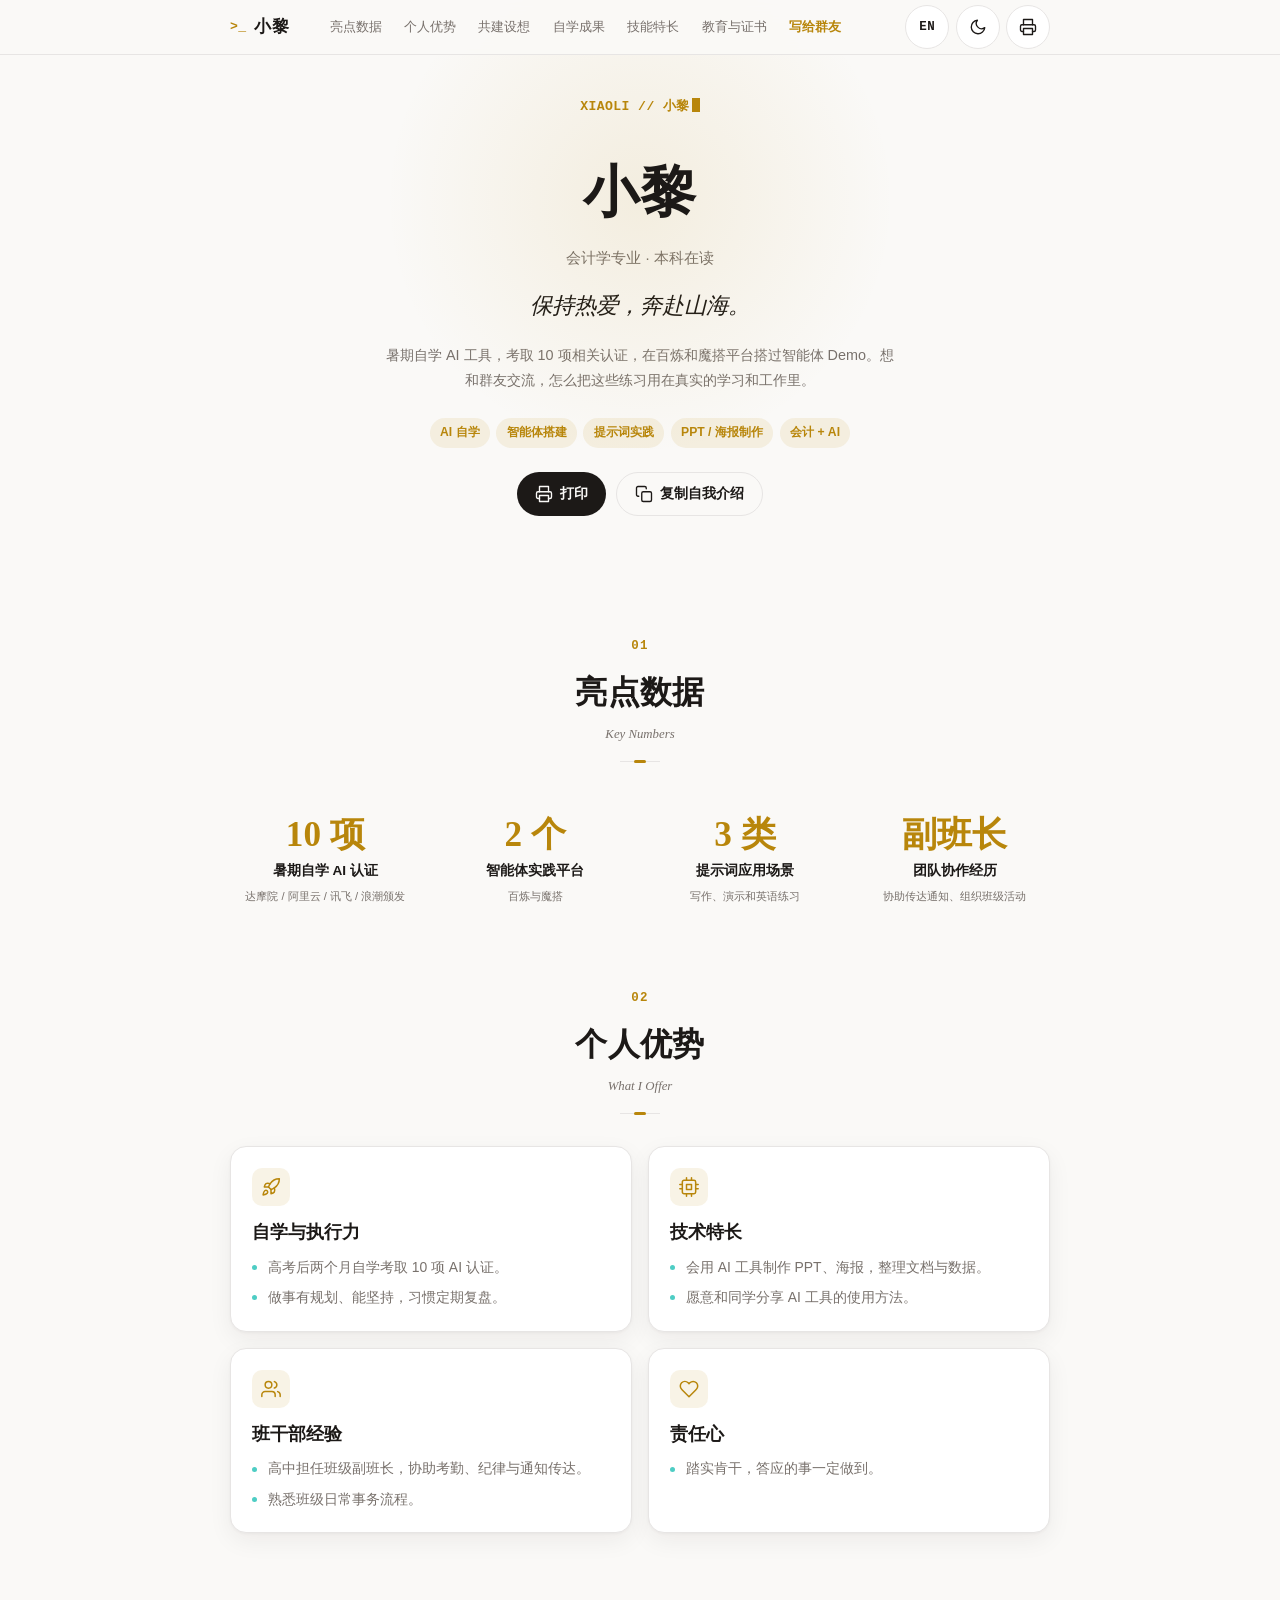
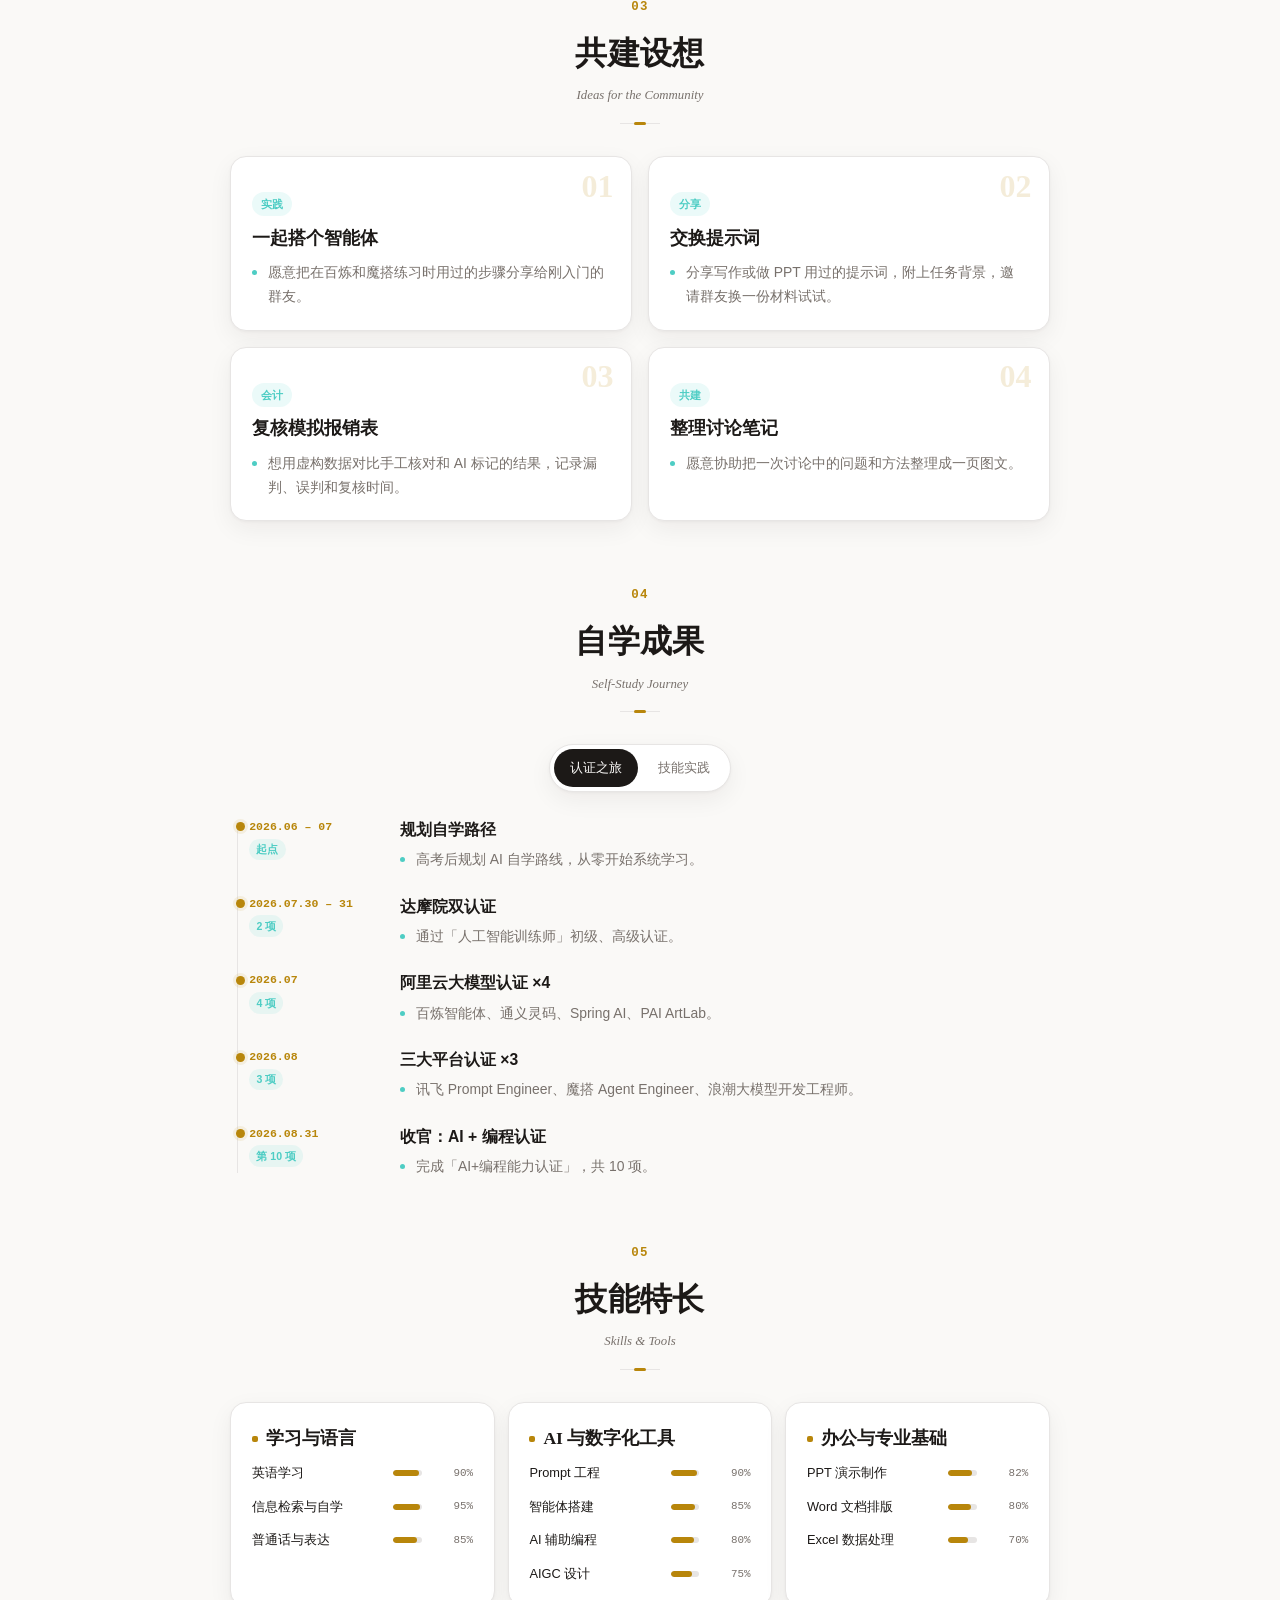
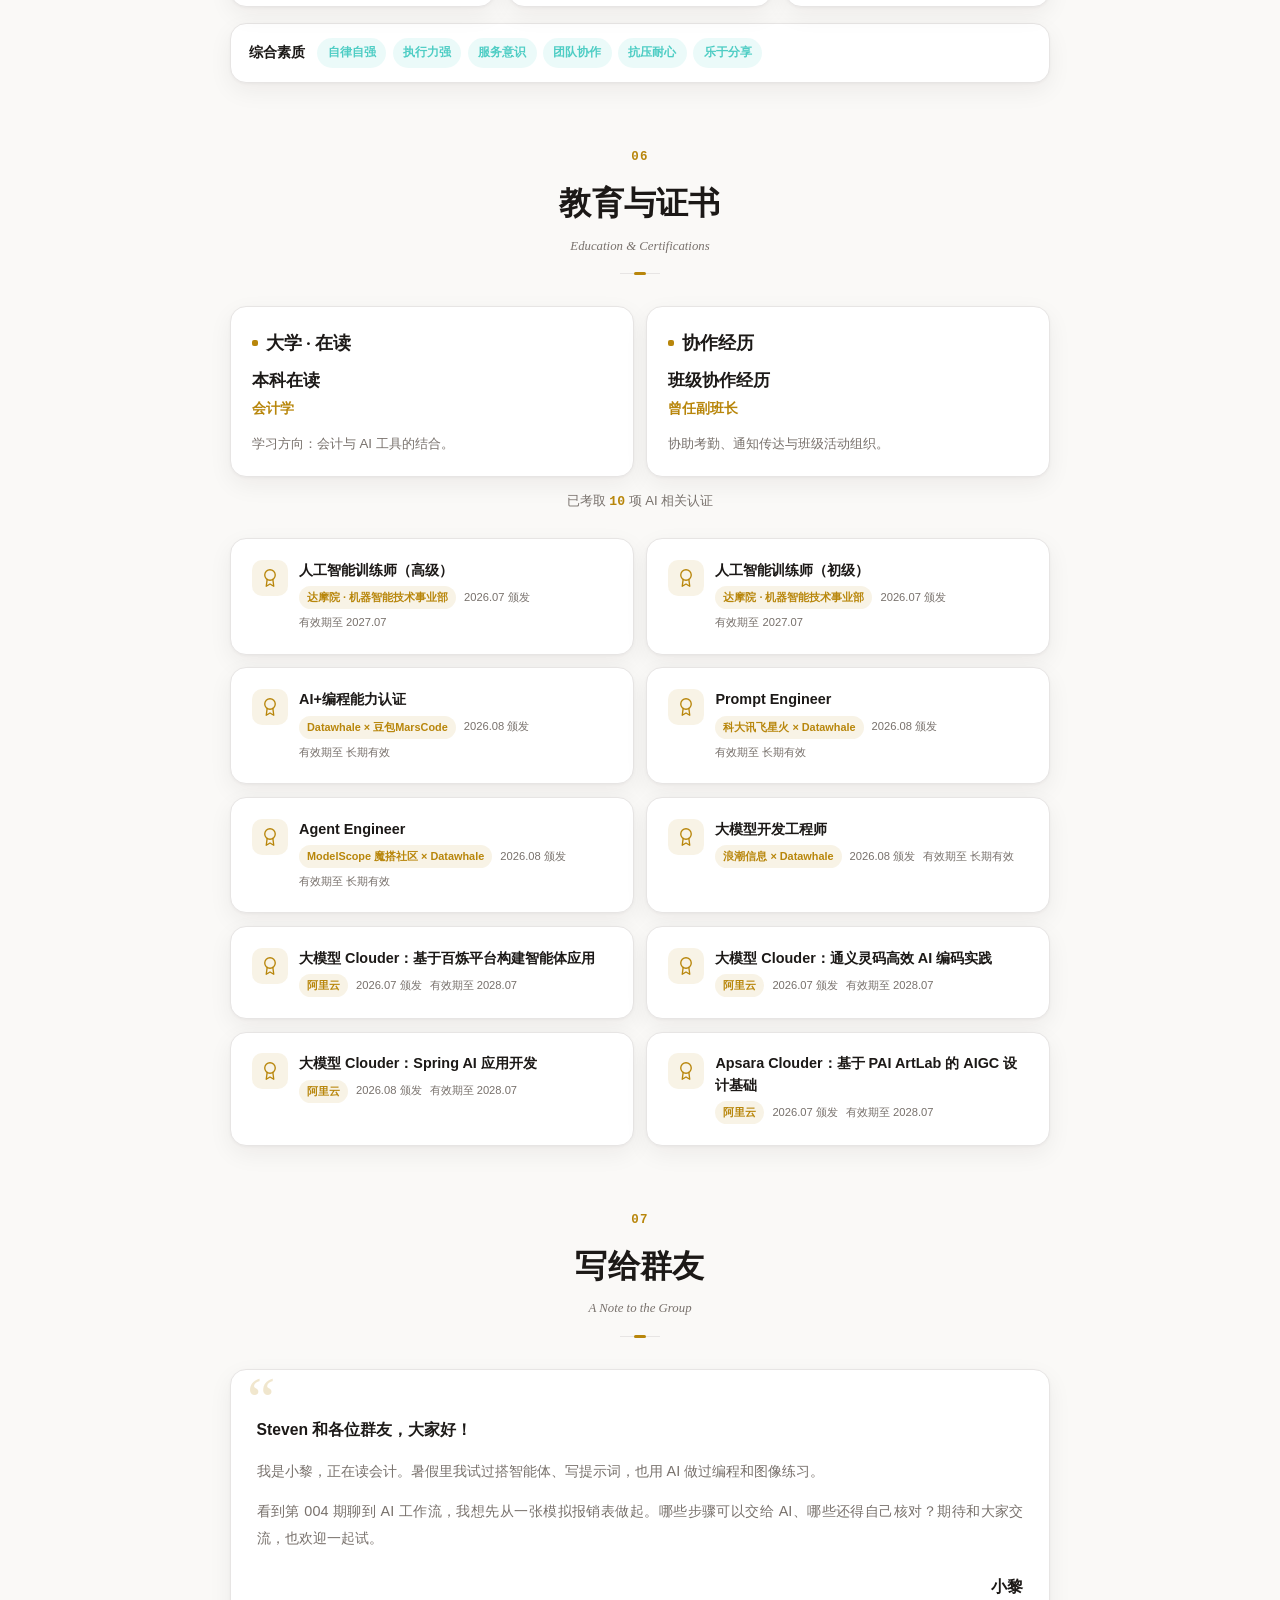
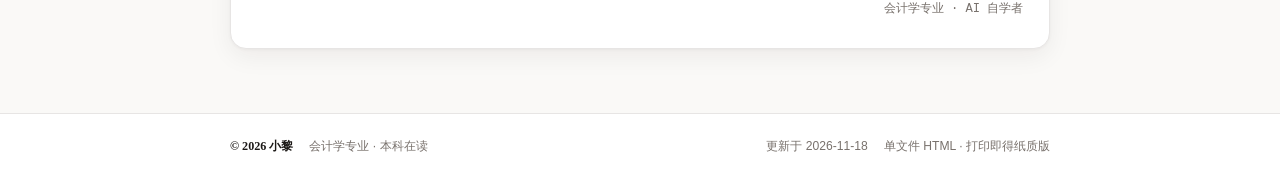
